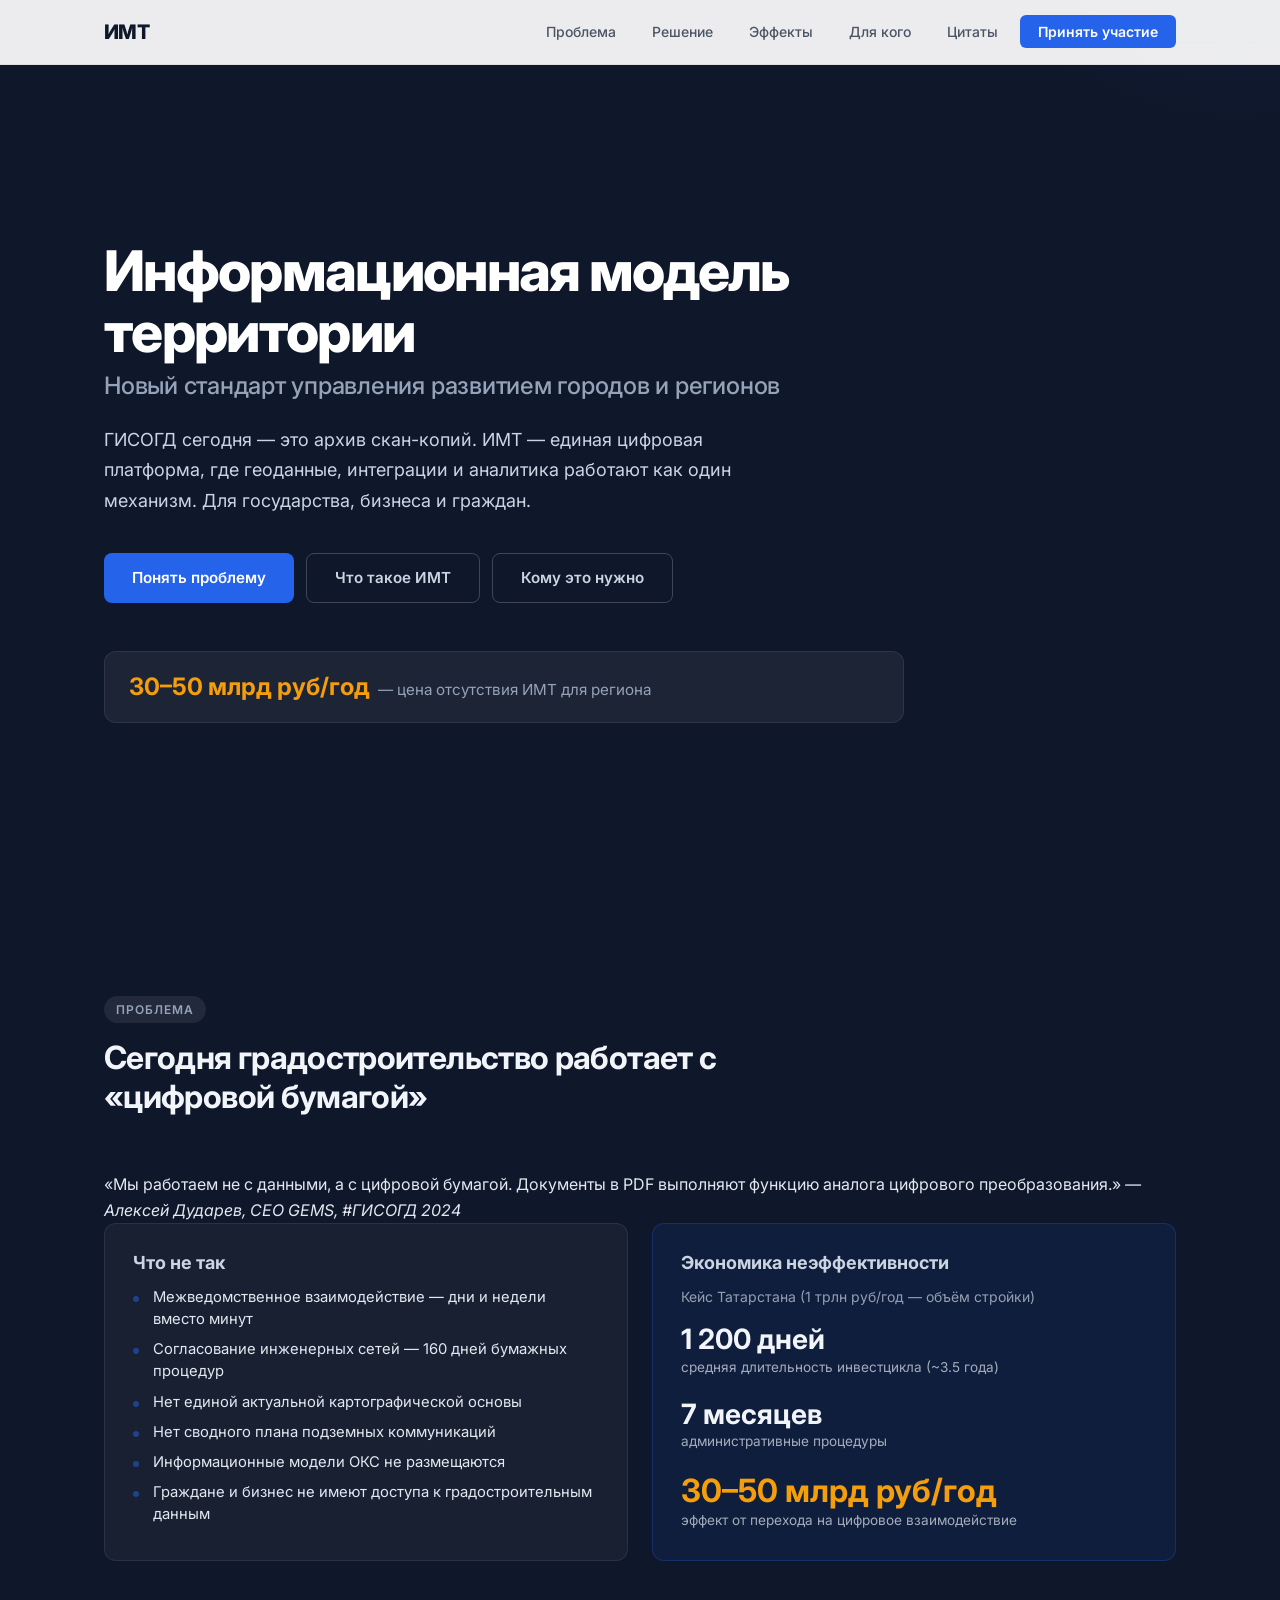
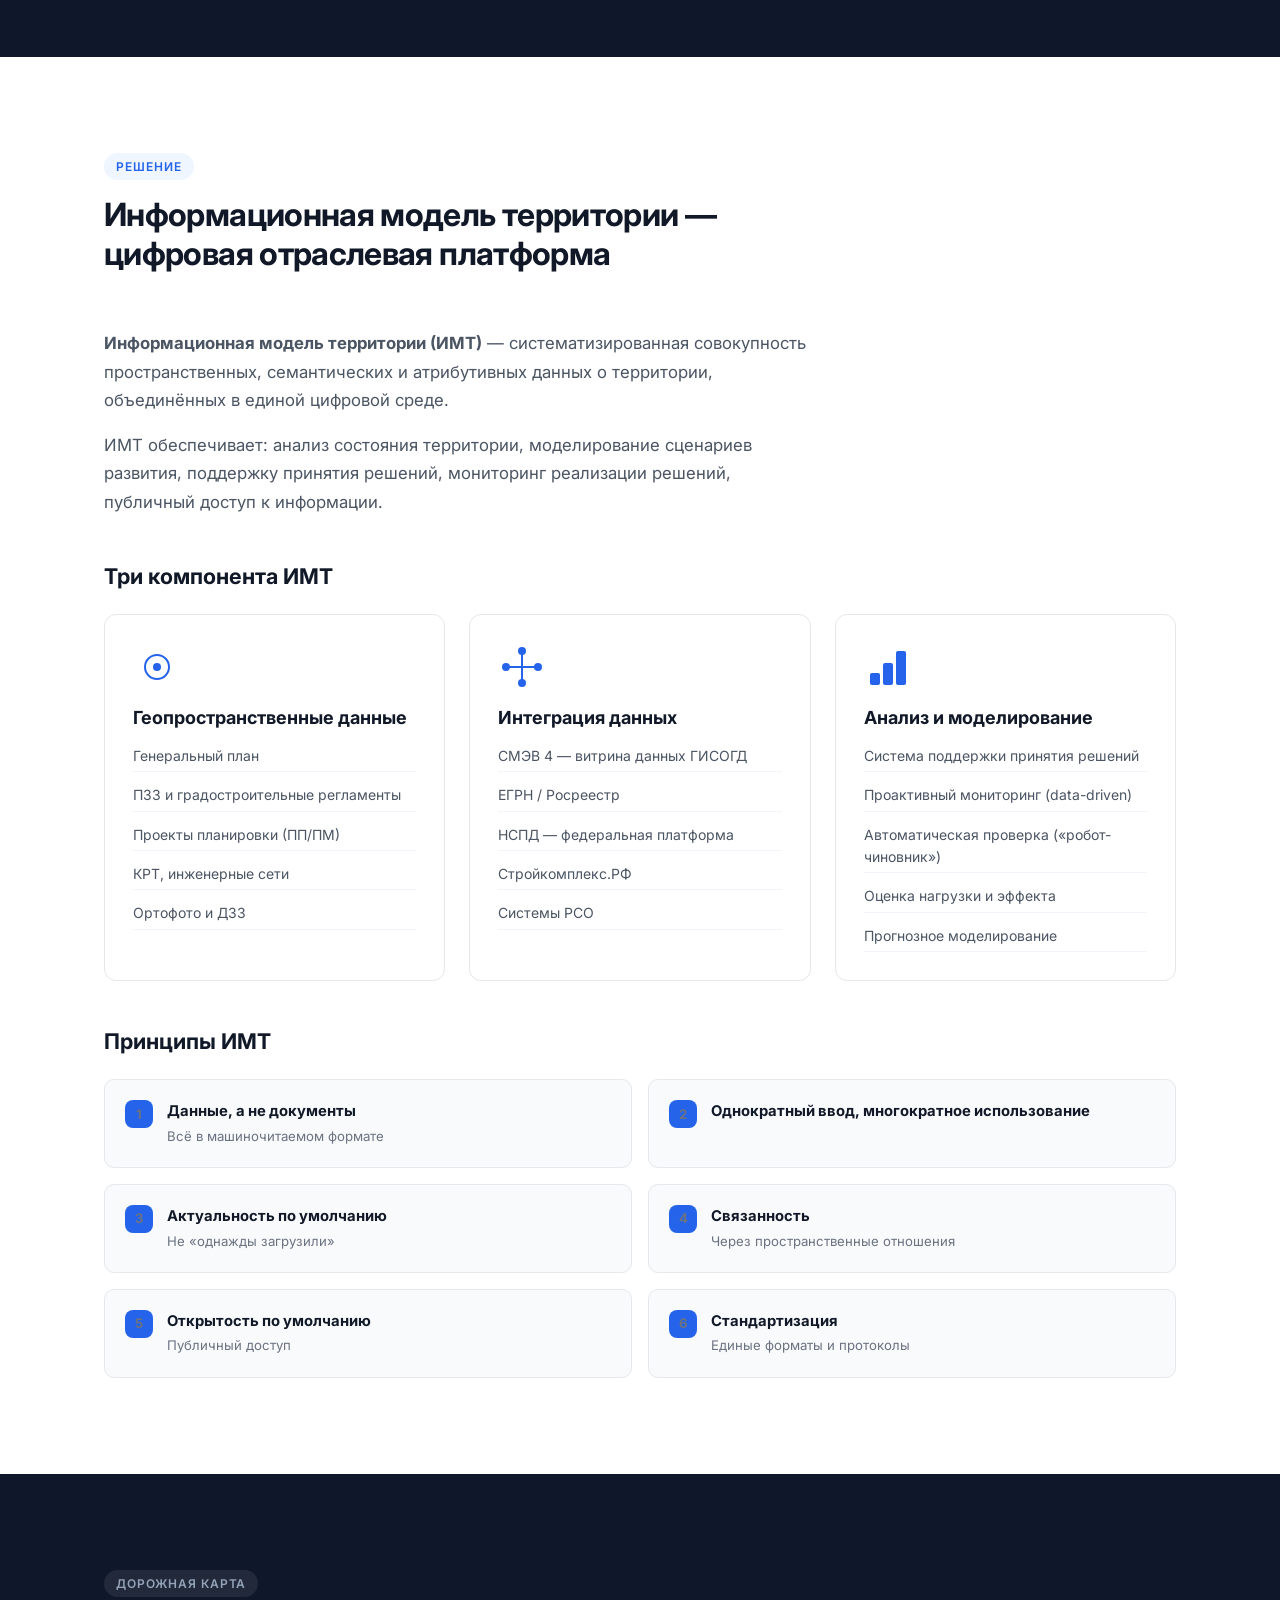
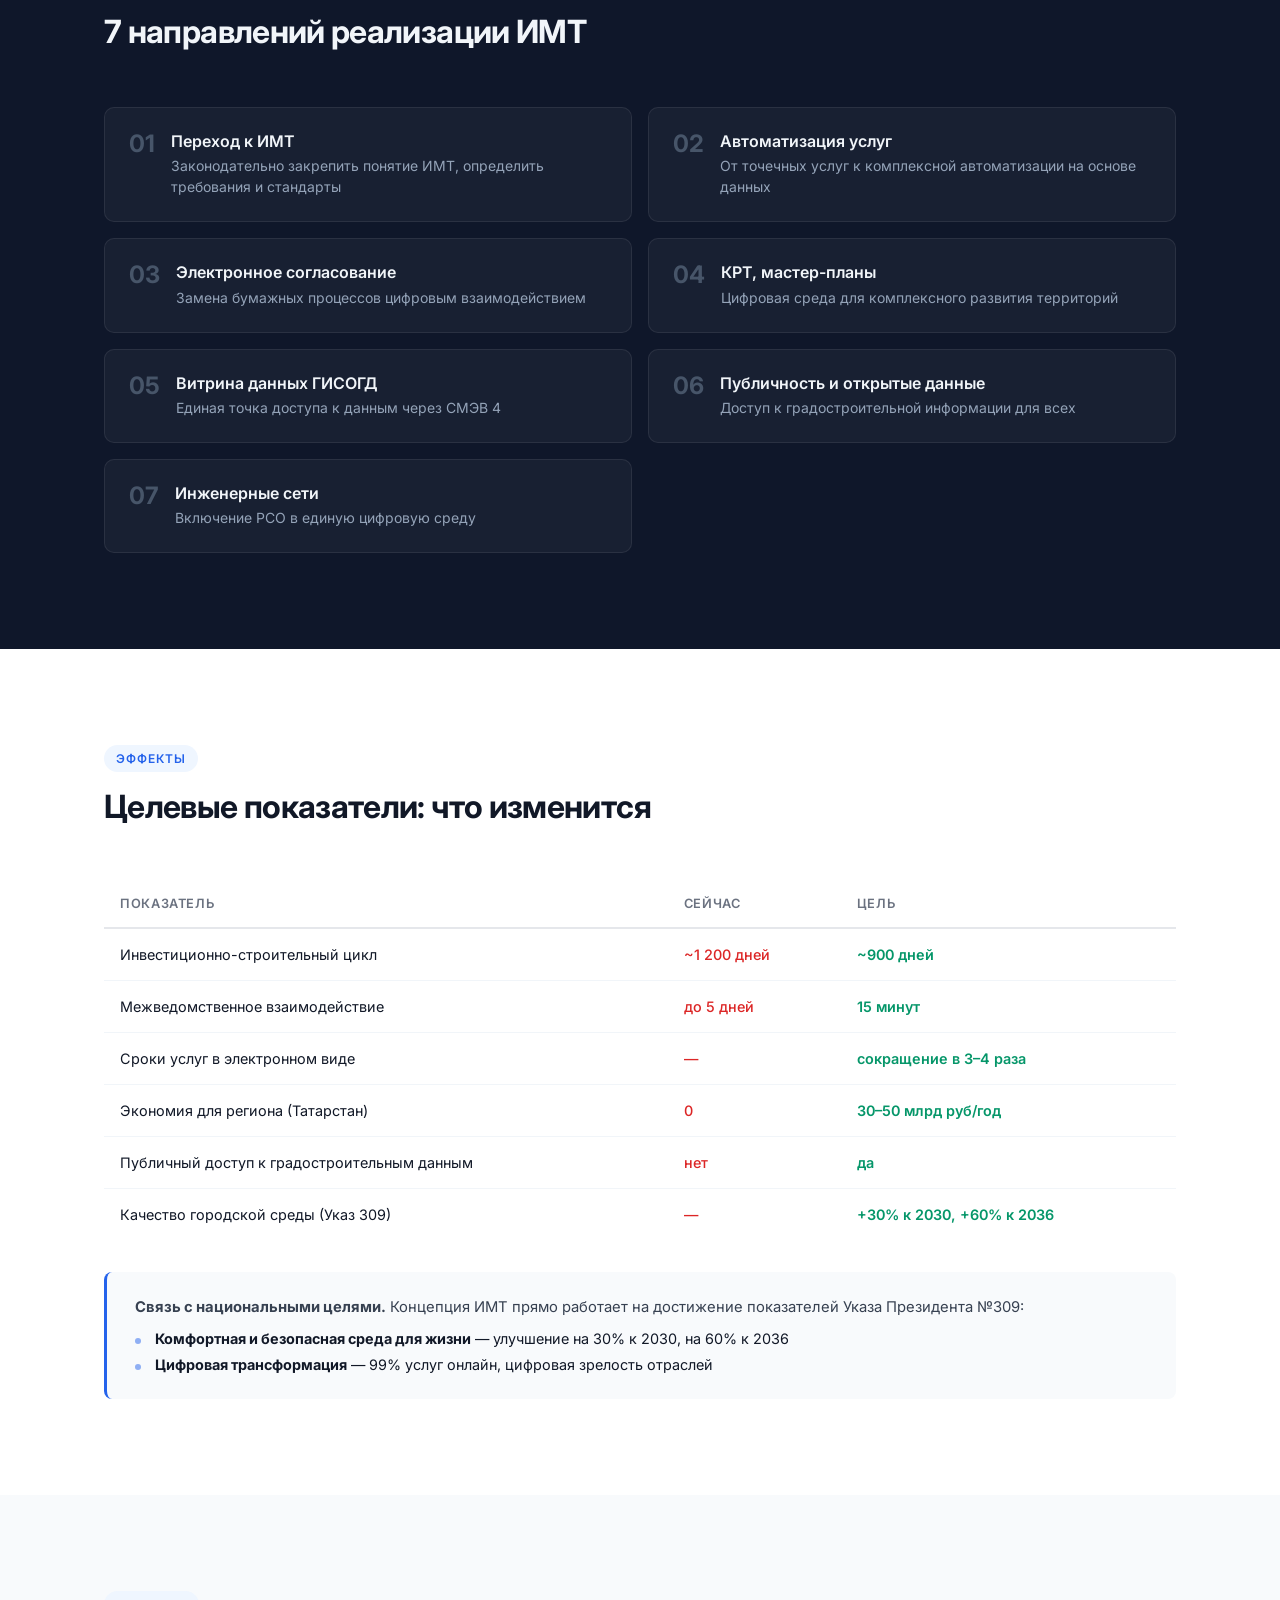
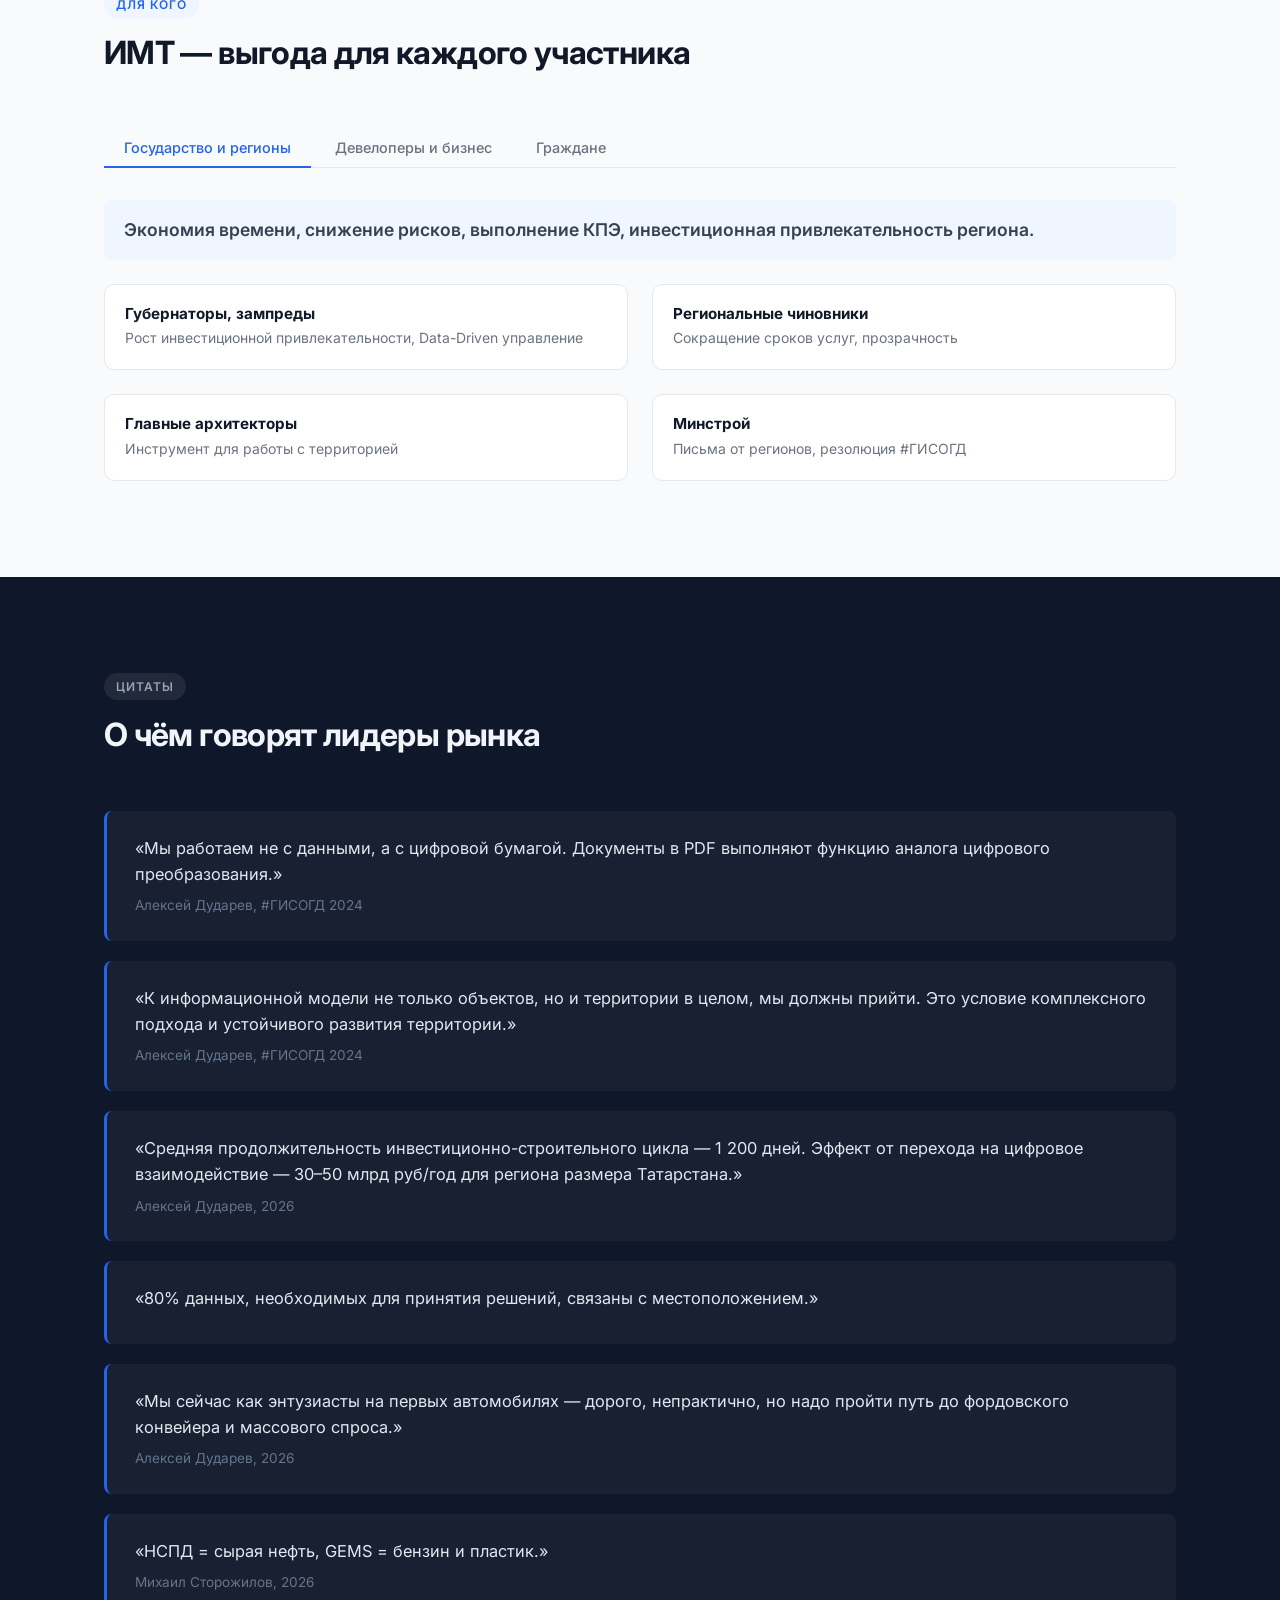
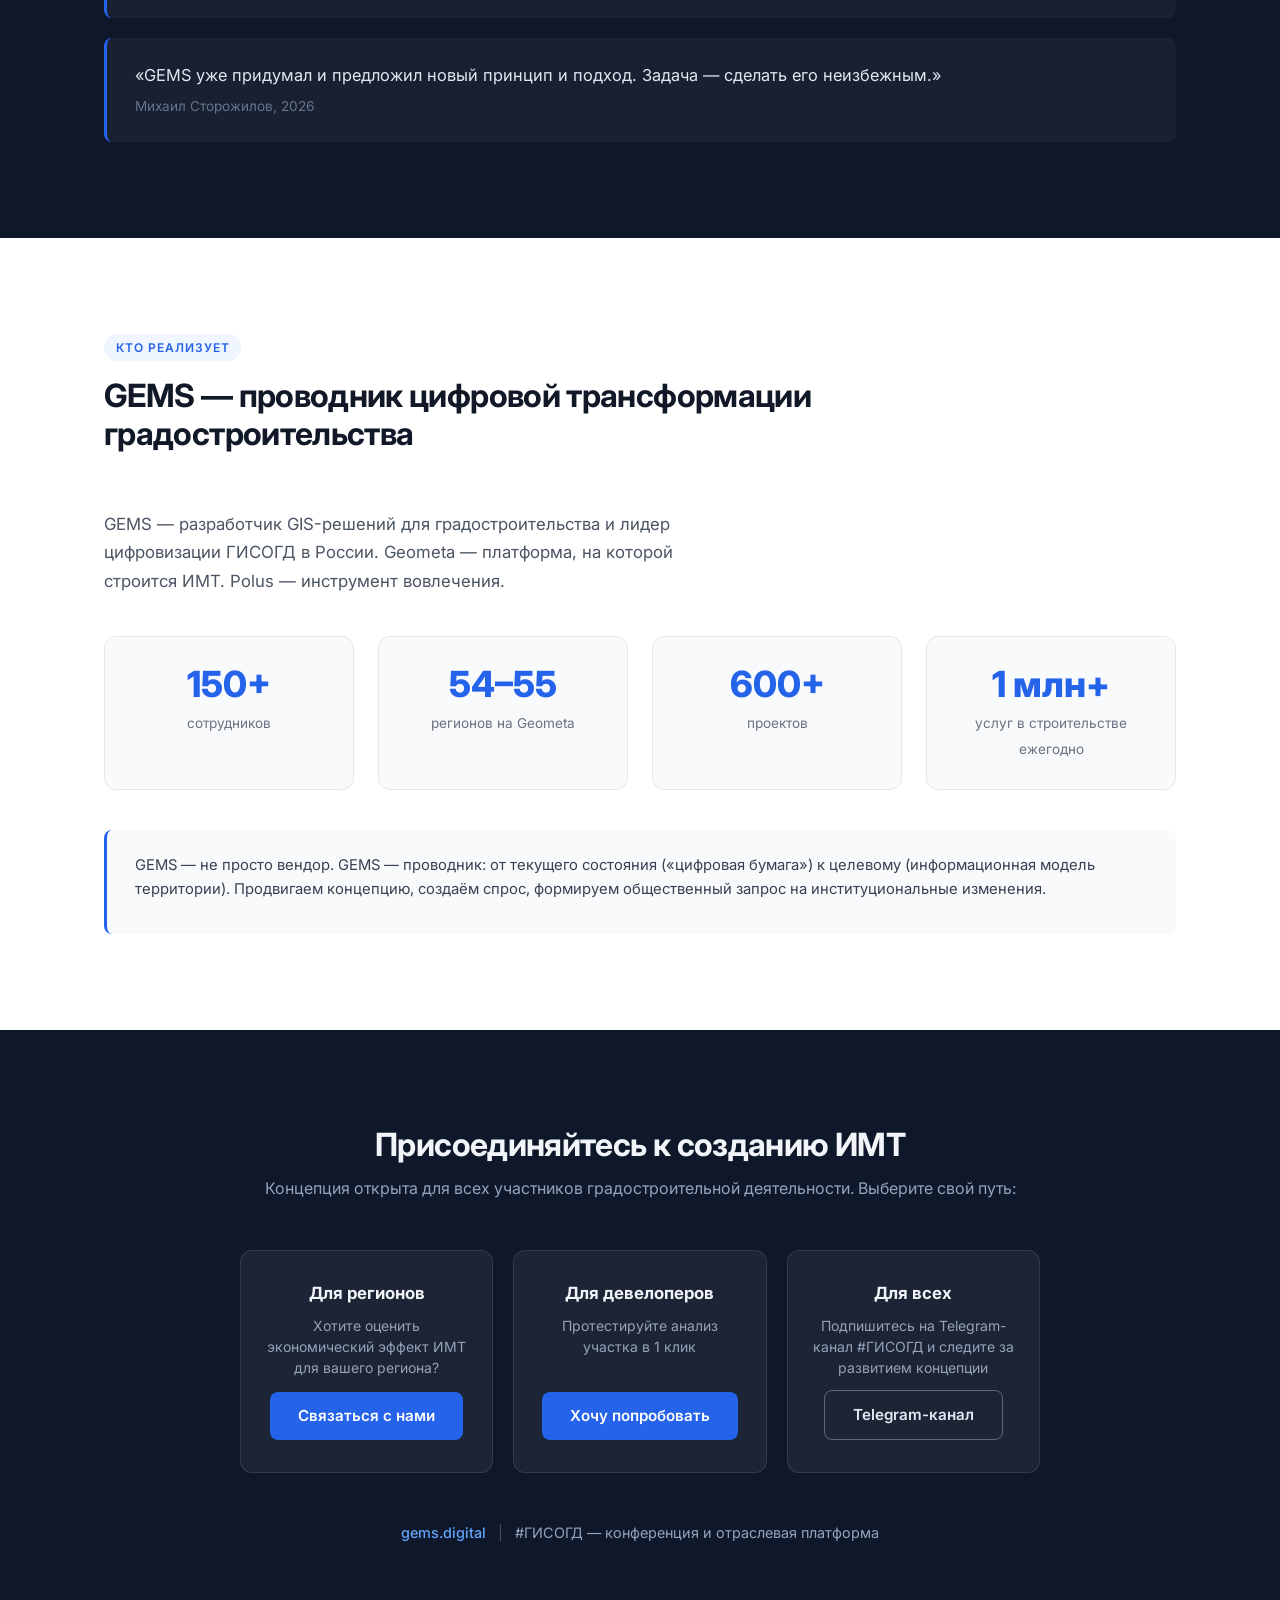
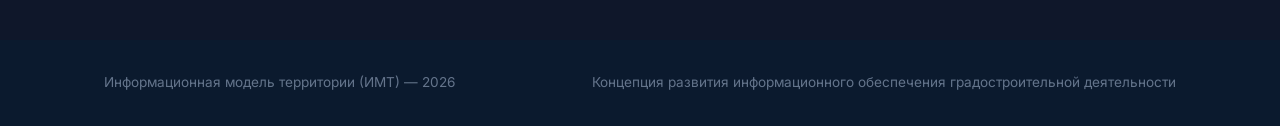
==== index.html @ 85860443 "Initial commit: IMT-Landing single-page HTML site - 9-section structure: Hero, Problem, Solution, 7 " ====
<!DOCTYPE html>
<html lang="ru">
<head>
    <meta charset="UTF-8">
    <meta name="viewport" content="width=device-width, initial-scale=1.0">
    <title>Информационная модель территории (ИМТ) — новый стандарт управления городами и регионами</title>
    <meta name="description" content="ИМТ — единая цифровая платформа, где геоданные, интеграции и аналитика работают как один механизм. Для государства, бизнеса и граждан.">
    <link rel="preconnect" href="https://fonts.googleapis.com">
    <link rel="preconnect" href="https://fonts.gstatic.com" crossorigin>
    <link href="https://fonts.googleapis.com/css2?family=Inter:wght@400;500;600;700;800&display=swap" rel="stylesheet">
    <link rel="stylesheet" href="assets/css/style.css">
</head>
<body>

    <!-- ========== NAVIGATION ========== -->
    <nav class="nav" id="nav">
        <div class="container nav__inner">
            <a href="#hero" class="nav__logo">ИМТ</a>
            <button class="nav__toggle" id="navToggle" aria-label="Меню">
                <span></span><span></span><span></span>
            </button>
            <ul class="nav__links" id="navLinks">
                <li><a href="#problem" class="nav__link">Проблема</a></li>
                <li><a href="#solution" class="nav__link">Решение</a></li>
                <li><a href="#roadmap" class="nav__link">Эффекты</a></li>
                <li><a href="#audience" class="nav__link">Для кого</a></li>
                <li><a href="#quotes" class="nav__link">Цитаты</a></li>
                <li><a href="#cta" class="nav__link nav__link--cta">Принять участие</a></li>
            </ul>
        </div>
    </nav>

    <!-- ========== 1. HERO ========== -->
    <section class="hero" id="hero">
        <div class="container">
            <div class="hero__content">
                <h1 class="hero__title">
                    <span class="hero__supertitle">Информационная модель территории</span>
                    <span class="hero__subtitle">Новый стандарт управления развитием городов и регионов</span>
                </h1>
                <p class="hero__description">
                    ГИСОГД сегодня — это архив скан-копий. ИМТ — единая цифровая платформа, где геоданные, интеграции и аналитика работают как один механизм. Для государства, бизнеса и граждан.
                </p>
                <div class="hero__actions">
                    <a href="#problem" class="btn btn--primary">Понять проблему</a>
                    <a href="#solution" class="btn btn--ghost">Что такое ИМТ</a>
                    <a href="#audience" class="btn btn--ghost">Кому это нужно</a>
                </div>
                <div class="hero__stat">
                    <span class="hero__stat-number">30–50 млрд руб/год</span>
                    <span class="hero__stat-label">— цена отсутствия ИМТ для региона</span>
                </div>
            </div>
        </div>
    </section>

    <!-- ========== 2. PROBLEM ========== -->
    <section class="section section--dark" id="problem">
        <div class="container">
            <div class="section__header">
                <span class="section__label">Проблема</span>
                <h2>Сегодня градостроительство работает с «цифровой бумагой»</h2>
            </div>

            <div class="problem__quote">
                <blockquote>
                    «Мы работаем не с данными, а с цифровой бумагой. Документы в PDF выполняют функцию аналога цифрового преобразования.»
                    <cite>— Алексей Дударев, CEO GEMS, #ГИСОГД 2024</cite>
                </blockquote>
            </div>

            <div class="grid grid--2">
                <div class="card">
                    <h3 class="card__title">Что не так</h3>
                    <ul class="list list--bullet">
                        <li>Межведомственное взаимодействие — дни и недели вместо минут</li>
                        <li>Согласование инженерных сетей — 160 дней бумажных процедур</li>
                        <li>Нет единой актуальной картографической основы</li>
                        <li>Нет сводного плана подземных коммуникаций</li>
                        <li>Информационные модели ОКС не размещаются</li>
                        <li>Граждане и бизнес не имеют доступа к градостроительным данным</li>
                    </ul>
                </div>

                <div class="card card--highlight">
                    <h3 class="card__title">Экономика неэффективности</h3>
                    <p class="card__subtitle">Кейс Татарстана (1 трлн руб/год — объём стройки)</p>
                    <dl class="stats-list">
                        <div class="stats-list__item">
                            <dt class="stats-list__value">1 200 дней</dt>
                            <dd class="stats-list__label">средняя длительность инвестцикла (~3.5 года)</dd>
                        </div>
                        <div class="stats-list__item">
                            <dt class="stats-list__value">7 месяцев</dt>
                            <dd class="stats-list__label">административные процедуры</dd>
                        </div>
                        <div class="stats-list__item stats-list__item--accent">
                            <dt class="stats-list__value">30–50 млрд руб/год</dt>
                            <dd class="stats-list__label">эффект от перехода на цифровое взаимодействие</dd>
                        </div>
                    </dl>
                </div>
            </div>
        </div>
    </section>

    <!-- ========== 3. SOLUTION / WHAT IS IMT ========== -->
    <section class="section" id="solution">
        <div class="container">
            <div class="section__header">
                <span class="section__label">Решение</span>
                <h2>Информационная модель территории — цифровая отраслевая платформа</h2>
            </div>

            <div class="solution__definition">
                <p><strong>Информационная модель территории (ИМТ)</strong> — систематизированная совокупность пространственных, семантических и атрибутивных данных о территории, объединённых в единой цифровой среде.</p>
                <p>ИМТ обеспечивает: анализ состояния территории, моделирование сценариев развития, поддержку принятия решений, мониторинг реализации решений, публичный доступ к информации.</p>
            </div>

            <h3 class="section__subtitle">Три компонента ИМТ</h3>

            <div class="grid grid--3">
                <div class="card card--icon">
                    <div class="card__icon card__icon--geo">
                        <svg viewBox="0 0 48 48" width="48" height="48"><circle cx="24" cy="24" r="12" fill="none" stroke="currentColor" stroke-width="2"/><circle cx="24" cy="24" r="4" fill="currentColor"/></svg>
                    </div>
                    <h3 class="card__title">Геопространственные данные</h3>
                    <ul class="list list--compact">
                        <li>Генеральный план</li>
                        <li>ПЗЗ и градостроительные регламенты</li>
                        <li>Проекты планировки (ПП/ПМ)</li>
                        <li>КРТ, инженерные сети</li>
                        <li>Ортофото и ДЗЗ</li>
                    </ul>
                </div>

                <div class="card card--icon">
                    <div class="card__icon card__icon--integrate">
                        <svg viewBox="0 0 48 48" width="48" height="48"><path d="M8 24h32M24 8v32" stroke="currentColor" stroke-width="2"/><circle cx="8" cy="24" r="4" fill="currentColor"/><circle cx="24" cy="8" r="4" fill="currentColor"/><circle cx="24" cy="40" r="4" fill="currentColor"/><circle cx="40" cy="24" r="4" fill="currentColor"/></svg>
                    </div>
                    <h3 class="card__title">Интеграция данных</h3>
                    <ul class="list list--compact">
                        <li>СМЭВ 4 — витрина данных ГИСОГД</li>
                        <li>ЕГРН / Росреестр</li>
                        <li>НСПД — федеральная платформа</li>
                        <li>Стройкомплекс.РФ</li>
                        <li>Системы РСО</li>
                    </ul>
                </div>

                <div class="card card--icon">
                    <div class="card__icon card__icon--analytics">
                        <svg viewBox="0 0 48 48" width="48" height="48"><rect x="6" y="30" width="10" height="12" fill="currentColor" rx="2"/><rect x="19" y="20" width="10" height="22" fill="currentColor" rx="2"/><rect x="32" y="8" width="10" height="34" fill="currentColor" rx="2"/></svg>
                    </div>
                    <h3 class="card__title">Анализ и моделирование</h3>
                    <ul class="list list--compact">
                        <li>Система поддержки принятия решений</li>
                        <li>Проактивный мониторинг (data-driven)</li>
                        <li>Автоматическая проверка («робот-чиновник»)</li>
                        <li>Оценка нагрузки и эффекта</li>
                        <li>Прогнозное моделирование</li>
                    </ul>
                </div>
            </div>

            <div class="principles">
                <h3 class="section__subtitle">Принципы ИМТ</h3>
                <div class="principles__grid">
                    <div class="principle">
                        <span class="principle__num">1</span>
                        <div>
                            <strong>Данные, а не документы</strong>
                            <span>Всё в машиночитаемом формате</span>
                        </div>
                    </div>
                    <div class="principle">
                        <span class="principle__num">2</span>
                        <div>
                            <strong>Однократный ввод, многократное использование</strong>
                        </div>
                    </div>
                    <div class="principle">
                        <span class="principle__num">3</span>
                        <div>
                            <strong>Актуальность по умолчанию</strong>
                            <span>Не «однажды загрузили»</span>
                        </div>
                    </div>
                    <div class="principle">
                        <span class="principle__num">4</span>
                        <div>
                            <strong>Связанность</strong>
                            <span>Через пространственные отношения</span>
                        </div>
                    </div>
                    <div class="principle">
                        <span class="principle__num">5</span>
                        <div>
                            <strong>Открытость по умолчанию</strong>
                            <span>Публичный доступ</span>
                        </div>
                    </div>
                    <div class="principle">
                        <span class="principle__num">6</span>
                        <div>
                            <strong>Стандартизация</strong>
                            <span>Единые форматы и протоколы</span>
                        </div>
                    </div>
                </div>
            </div>
        </div>
    </section>

    <!-- ========== 4. DIRECTIONS (7 направлений) ========== -->
    <section class="section section--dark" id="directions">
        <div class="container">
            <div class="section__header">
                <span class="section__label">Дорожная карта</span>
                <h2>7 направлений реализации ИМТ</h2>
            </div>
            <div class="directions">
                <div class="direction">
                    <span class="direction__num">01</span>
                    <div class="direction__content">
                        <h3>Переход к ИМТ</h3>
                        <p>Законодательно закрепить понятие ИМТ, определить требования и стандарты</p>
                    </div>
                </div>
                <div class="direction">
                    <span class="direction__num">02</span>
                    <div class="direction__content">
                        <h3>Автоматизация услуг</h3>
                        <p>От точечных услуг к комплексной автоматизации на основе данных</p>
                    </div>
                </div>
                <div class="direction">
                    <span class="direction__num">03</span>
                    <div class="direction__content">
                        <h3>Электронное согласование</h3>
                        <p>Замена бумажных процессов цифровым взаимодействием</p>
                    </div>
                </div>
                <div class="direction">
                    <span class="direction__num">04</span>
                    <div class="direction__content">
                        <h3>КРТ, мастер-планы</h3>
                        <p>Цифровая среда для комплексного развития территорий</p>
                    </div>
                </div>
                <div class="direction">
                    <span class="direction__num">05</span>
                    <div class="direction__content">
                        <h3>Витрина данных ГИСОГД</h3>
                        <p>Единая точка доступа к данным через СМЭВ 4</p>
                    </div>
                </div>
                <div class="direction">
                    <span class="direction__num">06</span>
                    <div class="direction__content">
                        <h3>Публичность и открытые данные</h3>
                        <p>Доступ к градостроительной информации для всех</p>
                    </div>
                </div>
                <div class="direction">
                    <span class="direction__num">07</span>
                    <div class="direction__content">
                        <h3>Инженерные сети</h3>
                        <p>Включение РСО в единую цифровую среду</p>
                    </div>
                </div>
            </div>
        </div>
    </section>

    <!-- ========== 5. EFFECTS / ROADMAP ========== -->
    <section class="section" id="roadmap">
        <div class="container">
            <div class="section__header">
                <span class="section__label">Эффекты</span>
                <h2>Целевые показатели: что изменится</h2>
            </div>

            <div class="roadmap__table-wrapper">
                <table class="table">
                    <thead>
                        <tr>
                            <th>Показатель</th>
                            <th>Сейчас</th>
                            <th>Цель</th>
                        </tr>
                    </thead>
                    <tbody>
                        <tr>
                            <td>Инвестиционно-строительный цикл</td>
                            <td class="table__bad">~1 200 дней</td>
                            <td class="table__good">~900 дней</td>
                        </tr>
                        <tr>
                            <td>Межведомственное взаимодействие</td>
                            <td class="table__bad">до 5 дней</td>
                            <td class="table__good">15 минут</td>
                        </tr>
                        <tr>
                            <td>Сроки услуг в электронном виде</td>
                            <td class="table__bad">—</td>
                            <td class="table__good">сокращение в 3–4 раза</td>
                        </tr>
                        <tr>
                            <td>Экономия для региона (Татарстан)</td>
                            <td class="table__bad">0</td>
                            <td class="table__good">30–50 млрд руб/год</td>
                        </tr>
                        <tr>
                            <td>Публичный доступ к градостроительным данным</td>
                            <td class="table__bad">нет</td>
                            <td class="table__good">да</td>
                        </tr>
                        <tr>
                            <td>Качество городской среды (Указ 309)</td>
                            <td class="table__bad">—</td>
                            <td class="table__good">+30% к 2030, +60% к 2036</td>
                        </tr>
                    </tbody>
                </table>
            </div>

            <div class="callout">
                <p><strong>Связь с национальными целями.</strong> Концепция ИМТ прямо работает на достижение показателей Указа Президента №309:</p>
                <ul class="list list--bullet">
                    <li><strong>Комфортная и безопасная среда для жизни</strong> — улучшение на 30% к 2030, на 60% к 2036</li>
                    <li><strong>Цифровая трансформация</strong> — 99% услуг онлайн, цифровая зрелость отраслей</li>
                </ul>
            </div>
        </div>
    </section>

    <!-- ========== 6. AUDIENCE ========== -->
    <section class="section section--light" id="audience">
        <div class="container">
            <div class="section__header">
                <span class="section__label">Для кого</span>
                <h2>ИМТ — выгода для каждого участника</h2>
            </div>

            <div class="tabs" id="audienceTabs">
                <div class="tabs__nav">
                    <button class="tabs__btn active" data-tab="b2g">Государство и регионы</button>
                    <button class="tabs__btn" data-tab="b2b">Девелоперы и бизнес</button>
                    <button class="tabs__btn" data-tab="b2c">Граждане</button>
                </div>

                <div class="tabs__content active" id="tab-b2g">
                    <div class="audience-block">
                        <p class="audience-block__message">Экономия времени, снижение рисков, выполнение КПЭ, инвестиционная привлекательность региона.</p>
                        <div class="grid grid--2">
                            <div class="audience-card">
                                <h4>Губернаторы, зампреды</h4>
                                <p>Рост инвестиционной привлекательности, Data-Driven управление</p>
                            </div>
                            <div class="audience-card">
                                <h4>Региональные чиновники</h4>
                                <p>Сокращение сроков услуг, прозрачность</p>
                            </div>
                            <div class="audience-card">
                                <h4>Главные архитекторы</h4>
                                <p>Инструмент для работы с территорией</p>
                            </div>
                            <div class="audience-card">
                                <h4>Минстрой</h4>
                                <p>Письма от регионов, резолюция #ГИСОГД</p>
                            </div>
                        </div>
                    </div>
                </div>

                <div class="tabs__content" id="tab-b2b">
                    <div class="audience-block">
                        <p class="audience-block__message">Ускорение проектов, прозрачность, снижение издержек.</p>
                        <div class="grid grid--2">
                            <div class="audience-card">
                                <h4>Девелоперы</h4>
                                <p>Анализ участка в 1 клик, сокращение согласований</p>
                            </div>
                            <div class="audience-card">
                                <h4>Проектировщики</h4>
                                <p>Актуальные данные, единые стандарты</p>
                            </div>
                            <div class="audience-card">
                                <h4>РСО</h4>
                                <p>Электронное взаимодействие, прозрачность</p>
                            </div>
                        </div>
                    </div>
                </div>

                <div class="tabs__content" id="tab-b2c">
                    <div class="audience-block">
                        <p class="audience-block__message">Доступ к данным о своей территории — контроль, участие, возможности.</p>
                        <div class="grid grid--2">
                            <div class="audience-card">
                                <h4>Граждане</h4>
                                <p>«Узнай, что можно строить на участке»</p>
                            </div>
                            <div class="audience-card">
                                <h4>Риэлторы</h4>
                                <p>Инструмент оценки территории, white label</p>
                            </div>
                            <div class="audience-card">
                                <h4>Малый бизнес</h4>
                                <p>Анализ локаций («Где открыть кофейню»)</p>
                            </div>
                            <div class="audience-card">
                                <h4>Журналисты, урбан-каналы</h4>
                                <p>Данные для расследований</p>
                            </div>
                        </div>
                    </div>
                </div>
            </div>
        </div>
    </section>

    <!-- ========== 7. QUOTES ========== -->
    <section class="section section--dark" id="quotes">
        <div class="container">
            <div class="section__header">
                <span class="section__label">Цитаты</span>
                <h2>О чём говорят лидеры рынка</h2>
            </div>

            <div class="quotes">
                <div class="quote">
                    <blockquote>
                        «Мы работаем не с данными, а с цифровой бумагой. Документы в PDF выполняют функцию аналога цифрового преобразования.»
                    </blockquote>
                    <cite>Алексей Дударев, #ГИСОГД 2024</cite>
                </div>
                <div class="quote">
                    <blockquote>
                        «К информационной модели не только объектов, но и территории в целом, мы должны прийти. Это условие комплексного подхода и устойчивого развития территории.»
                    </blockquote>
                    <cite>Алексей Дударев, #ГИСОГД 2024</cite>
                </div>
                <div class="quote">
                    <blockquote>
                        «Средняя продолжительность инвестиционно-строительного цикла — 1 200 дней. Эффект от перехода на цифровое взаимодействие — 30–50 млрд руб/год для региона размера Татарстана.»
                    </blockquote>
                    <cite>Алексей Дударев, 2026</cite>
                </div>
                <div class="quote">
                    <blockquote>
                        «80% данных, необходимых для принятия решений, связаны с местоположением.»
                    </blockquote>
                </div>
                <div class="quote">
                    <blockquote>
                        «Мы сейчас как энтузиасты на первых автомобилях — дорого, непрактично, но надо пройти путь до фордовского конвейера и массового спроса.»
                    </blockquote>
                    <cite>Алексей Дударев, 2026</cite>
                </div>
                <div class="quote">
                    <blockquote>
                        «НСПД = сырая нефть, GEMS = бензин и пластик.»
                    </blockquote>
                    <cite>Михаил Сторожилов, 2026</cite>
                </div>
                <div class="quote">
                    <blockquote>
                        «GEMS уже придумал и предложил новый принцип и подход. Задача — сделать его неизбежным.»
                    </blockquote>
                    <cite>Михаил Сторожилов, 2026</cite>
                </div>
            </div>
        </div>
    </section>

    <!-- ========== 8. GEMS ========== -->
    <section class="section" id="gems">
        <div class="container">
            <div class="section__header">
                <span class="section__label">Кто реализует</span>
                <h2>GEMS — проводник цифровой трансформации градостроительства</h2>
            </div>

            <div class="gems__intro">
                <p>GEMS — разработчик GIS-решений для градостроительства и лидер цифровизации ГИСОГД в России. Geometa — платформа, на которой строится ИМТ. Polus — инструмент вовлечения.</p>
            </div>

            <div class="gems__stats">
                <div class="gems__stat">
                    <span class="gems__stat-number">150+</span>
                    <span class="gems__stat-label">сотрудников</span>
                </div>
                <div class="gems__stat">
                    <span class="gems__stat-number">54–55</span>
                    <span class="gems__stat-label">регионов на Geometa</span>
                </div>
                <div class="gems__stat">
                    <span class="gems__stat-number">600+</span>
                    <span class="gems__stat-label">проектов</span>
                </div>
                <div class="gems__stat">
                    <span class="gems__stat-number">1 млн+</span>
                    <span class="gems__stat-label">услуг в строительстве ежегодно</span>
                </div>
            </div>

            <div class="callout">
                <p>GEMS — не просто вендор. GEMS — проводник: от текущего состояния («цифровая бумага») к целевому (информационная модель территории). Продвигаем концепцию, создаём спрос, формируем общественный запрос на институциональные изменения.</p>
            </div>
        </div>
    </section>

    <!-- ========== 9. CTA / CONTACT ========== -->
    <section class="section section--accent" id="cta">
        <div class="container">
            <div class="cta__content">
                <h2>Присоединяйтесь к созданию ИМТ</h2>
                <p>Концепция открыта для всех участников градостроительной деятельности. Выберите свой путь:</p>

                <div class="cta__options">
                    <div class="cta__option">
                        <h3>Для регионов</h3>
                        <p>Хотите оценить экономический эффект ИМТ для вашего региона?</p>
                        <a href="#" class="btn btn--primary">Связаться с нами</a>
                    </div>
                    <div class="cta__option">
                        <h3>Для девелоперов</h3>
                        <p>Протестируйте анализ участка в 1 клик</p>
                        <a href="#" class="btn btn--primary">Хочу попробовать</a>
                    </div>
                    <div class="cta__option">
                        <h3>Для всех</h3>
                        <p>Подпишитесь на Telegram-канал #ГИСОГД и следите за развитием концепции</p>
                        <a href="https://t.me/gisogd2026" class="btn btn--ghost btn--ghost--light" target="_blank">Telegram-канал</a>
                    </div>
                </div>

                <div class="cta__contacts">
                    <a href="https://gems.digital" target="_blank">gems.digital</a>
                    <span class="cta__divider">|</span>
                    <span>#ГИСОГД — конференция и отраслевая платформа</span>
                </div>
            </div>
        </div>
    </section>

    <!-- ========== FOOTER ========== -->
    <footer class="footer">
        <div class="container">
            <div class="footer__inner">
                <span class="footer__copy">Информационная модель территории (ИМТ) — 2026</span>
                <span class="footer__note">Концепция развития информационного обеспечения градостроительной деятельности</span>
            </div>
        </div>
    </footer>

    <script src="assets/js/main.js"></script>
</body>
</html>
---- assets/css/style.css ----
/* ================================================================
   IMT-Landing — Clean, minimal, functional design
   ================================================================ */

/* --- Reset & Base --- */
*, *::before, *::after {
    box-sizing: border-box;
    margin: 0;
    padding: 0;
}

html {
    scroll-behavior: smooth;
    -webkit-text-size-adjust: 100%;
}

body {
    font-family: 'Inter', -apple-system, BlinkMacSystemFont, 'Segoe UI', sans-serif;
    font-size: 16px;
    line-height: 1.6;
    color: #111827;
    background: #fff;
    -webkit-font-smoothing: antialiased;
    -moz-osx-font-smoothing: grayscale;
}

img {
    max-width: 100%;
    display: block;
}

a {
    color: inherit;
    text-decoration: none;
}

ul {
    list-style: none;
}

/* --- Container --- */
.container {
    width: 100%;
    max-width: 1120px;
    margin: 0 auto;
    padding: 0 24px;
}

/* --- Typography --- */
h1, h2, h3, h4 {
    line-height: 1.2;
    font-weight: 700;
}

h2 {
    font-size: 2rem;
    letter-spacing: -0.02em;
}

h3 {
    font-size: 1.25rem;
}

p {
    color: #4B5563;
}

/* --- Section Base --- */
.section {
    padding: 96px 0;
}

.section--dark {
    background: #0F172A;
    color: #E2E8F0;
}

.section--dark p,
.section--dark .card__title,
.section--dark h3 {
    color: #CBD5E1;
}

.section--dark .section__label {
    background: rgba(255,255,255,0.08);
    color: #94A3B8;
}

.section--dark h2 {
    color: #F1F5F9;
}

.section--light {
    background: #F8FAFC;
}

.section--accent {
    background: #0F172A;
    color: #F1F5F9;
}

.section--accent p {
    color: #CBD5E1;
}

.section__header {
    max-width: 720px;
    margin-bottom: 56px;
}

.section__label {
    display: inline-block;
    font-size: 0.75rem;
    font-weight: 600;
    text-transform: uppercase;
    letter-spacing: 0.08em;
    padding: 4px 12px;
    border-radius: 100px;
    background: #EFF6FF;
    color: #2563EB;
    margin-bottom: 16px;
}

.section__subtitle {
    font-size: 1.35rem;
    margin: 48px 0 24px;
}

/* --- Navigation --- */
.nav {
    position: fixed;
    top: 0;
    left: 0;
    right: 0;
    z-index: 100;
    background: rgba(255,255,255,0.92);
    backdrop-filter: blur(12px);
    -webkit-backdrop-filter: blur(12px);
    border-bottom: 1px solid rgba(0,0,0,0.06);
    transition: box-shadow 0.3s;
}

.nav--scrolled {
    box-shadow: 0 1px 3px rgba(0,0,0,0.06);
}

.nav__inner {
    display: flex;
    align-items: center;
    justify-content: space-between;
    height: 64px;
}

.nav__logo {
    font-size: 1.25rem;
    font-weight: 800;
    letter-spacing: -0.03em;
    color: #0F172A;
}

.nav__links {
    display: flex;
    align-items: center;
    gap: 8px;
}

.nav__link {
    font-size: 0.875rem;
    font-weight: 500;
    color: #4B5563;
    padding: 8px 14px;
    border-radius: 6px;
    transition: color 0.2s, background 0.2s;
}

.nav__link:hover {
    color: #111827;
    background: #F1F5F9;
}

.nav__link--cta {
    background: #2563EB;
    color: #fff;
    font-weight: 600;
    padding: 8px 18px;
}

.nav__link--cta:hover {
    background: #1D4ED8;
    color: #fff;
}

.nav__toggle {
    display: none;
    background: none;
    border: none;
    cursor: pointer;
    width: 28px;
    height: 28px;
    flex-direction: column;
    justify-content: center;
    gap: 5px;
    padding: 4px;
}

.nav__toggle span {
    display: block;
    width: 100%;
    height: 2px;
    background: #111827;
    border-radius: 2px;
    transition: transform 0.3s, opacity 0.3s;
}

.nav__toggle.active span:nth-child(1) {
    transform: translateY(7px) rotate(45deg);
}

.nav__toggle.active span:nth-child(2) {
    opacity: 0;
}

.nav__toggle.active span:nth-child(3) {
    transform: translateY(-7px) rotate(-45deg);
}

/* --- Hero --- */
.hero {
    min-height: 100vh;
    display: flex;
    align-items: center;
    background: #0F172A;
    color: #fff;
    padding-top: 64px;
    position: relative;
    overflow: hidden;
}

.hero::before {
    content: '';
    position: absolute;
    top: -50%;
    right: -20%;
    width: 600px;
    height: 600px;
    background: radial-gradient(circle, rgba(37,99,235,0.08) 0%, transparent 70%);
    pointer-events: none;
}

.hero__content {
    position: relative;
    z-index: 1;
    max-width: 800px;
    padding: 80px 0;
}

.hero__title {
    display: flex;
    flex-direction: column;
    gap: 8px;
    margin-bottom: 24px;
}

.hero__supertitle {
    font-size: 3.5rem;
    font-weight: 800;
    letter-spacing: -0.03em;
    line-height: 1.1;
}

.hero__subtitle {
    font-size: 1.5rem;
    font-weight: 500;
    color: #94A3B8;
    letter-spacing: -0.01em;
}

.hero__description {
    font-size: 1.125rem;
    line-height: 1.7;
    color: #CBD5E1;
    margin-bottom: 36px;
    max-width: 640px;
}

.hero__actions {
    display: flex;
    flex-wrap: wrap;
    gap: 12px;
    margin-bottom: 48px;
}

.hero__stat {
    display: flex;
    align-items: baseline;
    gap: 8px;
    padding: 16px 24px;
    background: rgba(255,255,255,0.06);
    border-radius: 12px;
    border: 1px solid rgba(255,255,255,0.08);
}

.hero__stat-number {
    font-size: 1.5rem;
    font-weight: 700;
    color: #F59E0B;
    white-space: nowrap;
}

.hero__stat-label {
    font-size: 0.95rem;
    color: #94A3B8;
}

/* --- Buttons --- */
.btn {
    display: inline-flex;
    align-items: center;
    justify-content: center;
    padding: 12px 28px;
    font-size: 0.95rem;
    font-weight: 600;
    border-radius: 8px;
    transition: all 0.2s;
    cursor: pointer;
    border: none;
    font-family: inherit;
}

.btn--primary {
    background: #2563EB;
    color: #fff;
}

.btn--primary:hover {
    background: #1D4ED8;
    transform: translateY(-1px);
}

.btn--ghost {
    background: transparent;
    color: #CBD5E1;
    border: 1px solid rgba(255,255,255,0.2);
}

.btn--ghost:hover {
    border-color: rgba(255,255,255,0.4);
    color: #fff;
    background: rgba(255,255,255,0.05);
}

.btn--ghost--light {
    border-color: rgba(255,255,255,0.3);
    color: #E2E8F0;
}

.btn--ghost--light:hover {
    border-color: rgba(255,255,255,0.6);
    color: #fff;
}

/* --- Grid --- */
.grid {
    display: grid;
    gap: 24px;
}

.grid--2 {
    grid-template-columns: repeat(2, 1fr);
}

.grid--3 {
    grid-template-columns: repeat(3, 1fr);
}

/* --- Card --- */
.card {
    background: rgba(255,255,255,0.04);
    border: 1px solid rgba(255,255,255,0.08);
    border-radius: 12px;
    padding: 28px;
}

.section:not(.section--dark) .card {
    background: #fff;
    border-color: #E5E7EB;
}

.section:not(.section--dark) .card .card__title {
    color: #111827;
}

.section:not(.section--dark) .card p,
.section:not(.section--dark) .card li {
    color: #4B5563;
}

.card--highlight {
    border-color: rgba(37,99,235,0.3);
    background: rgba(37,99,235,0.06);
}

.section--dark .card--highlight {
    background: rgba(37,99,235,0.1);
    border-color: rgba(37,99,235,0.25);
}

.card__title {
    font-size: 1.125rem;
    font-weight: 700;
    margin-bottom: 12px;
    color: #F1F5F9;
}

.card__subtitle {
    font-size: 0.875rem;
    margin-bottom: 16px;
    opacity: 0.7;
}

.card--icon {
    text-align: left;
}

.card__icon {
    width: 48px;
    height: 48px;
    margin-bottom: 16px;
    color: #2563EB;
}

.section--dark .card__icon {
    color: #60A5FA;
}

/* --- List --- */
.list {
    display: flex;
    flex-direction: column;
    gap: 8px;
}

.list--bullet li {
    padding-left: 20px;
    position: relative;
    font-size: 0.925rem;
    line-height: 1.5;
}

.list--bullet li::before {
    content: '';
    position: absolute;
    left: 0;
    top: 10px;
    width: 6px;
    height: 6px;
    border-radius: 50%;
    background: #2563EB;
    opacity: 0.5;
}

.list--compact li {
    font-size: 0.875rem;
    padding: 4px 0;
    border-bottom: 1px solid rgba(255,255,255,0.06);
}

.section:not(.section--dark) .list--compact li {
    border-color: #F1F5F9;
}

/* --- Stats List (Problem Section) --- */
.stats-list {
    display: flex;
    flex-direction: column;
    gap: 20px;
}

.stats-list__item {
    display: flex;
    flex-direction: column;
    gap: 2px;
}

.stats-list__value {
    font-size: 1.75rem;
    font-weight: 700;
    color: #F1F5F9;
    line-height: 1.1;
}

.stats-list__label {
    font-size: 0.85rem;
    opacity: 0.7;
}

.stats-list__item--accent .stats-list__value {
    color: #F59E0B;
    font-size: 2rem;
}

/* --- Solution Definition --- */
.solution__definition {
    max-width: 720px;
    margin-bottom: 24px;
}

.solution__definition p {
    font-size: 1.05rem;
    line-height: 1.7;
    margin-bottom: 16px;
    color: #4B5563;
}

.section--dark .solution__definition p {
    color: #CBD5E1;
}

/* --- Principles --- */
.principles {
    margin-top: 16px;
}

.principles__grid {
    display: grid;
    grid-template-columns: repeat(2, 1fr);
    gap: 16px;
}

.principle {
    display: flex;
    align-items: flex-start;
    gap: 14px;
    padding: 20px;
    background: #F8FAFC;
    border-radius: 10px;
    border: 1px solid #E5E7EB;
}

.section--dark .principle {
    background: rgba(255,255,255,0.04);
    border-color: rgba(255,255,255,0.08);
}

.section--dark .principle strong {
    color: #F1F5F9;
}

.principle__num {
    flex-shrink: 0;
    width: 28px;
    height: 28px;
    border-radius: 8px;
    background: #2563EB;
    color: #fff;
    font-size: 0.8rem;
    font-weight: 700;
    display: flex;
    align-items: center;
    justify-content: center;
}

.principle div {
    display: flex;
    flex-direction: column;
    gap: 2px;
}

.principle strong {
    font-size: 0.925rem;
    color: #111827;
}

.principle span {
    font-size: 0.825rem;
    color: #6B7280;
}

/* --- Directions (7 направлений) --- */
.directions {
    display: grid;
    grid-template-columns: repeat(2, 1fr);
    gap: 16px;
}

.direction {
    display: flex;
    align-items: flex-start;
    gap: 16px;
    padding: 24px;
    background: rgba(255,255,255,0.04);
    border: 1px solid rgba(255,255,255,0.08);
    border-radius: 10px;
    transition: background 0.2s;
}

.direction:hover {
    background: rgba(255,255,255,0.07);
}

.direction__num {
    flex-shrink: 0;
    font-size: 1.5rem;
    font-weight: 700;
    color: #475569;
    line-height: 1;
}

.direction__content h3 {
    font-size: 1rem;
    font-weight: 600;
    color: #F1F5F9;
    margin-bottom: 4px;
}

.direction__content p {
    font-size: 0.875rem;
    color: #94A3B8;
    line-height: 1.5;
}

/* --- Table (Roadmap / Effects) --- */
.roadmap__table-wrapper {
    overflow-x: auto;
    margin-bottom: 32px;
}

.table {
    width: 100%;
    border-collapse: collapse;
    font-size: 0.9rem;
}

.table th {
    text-align: left;
    padding: 12px 16px;
    font-size: 0.8rem;
    font-weight: 600;
    text-transform: uppercase;
    letter-spacing: 0.05em;
    color: #6B7280;
    border-bottom: 2px solid #E5E7EB;
}

.table td {
    padding: 14px 16px;
    border-bottom: 1px solid #F1F5F9;
    vertical-align: top;
}

.table tr:last-child td {
    border-bottom: none;
}

.table__bad {
    color: #DC2626;
    font-weight: 500;
}

.table__good {
    color: #059669;
    font-weight: 600;
}

/* --- Callout --- */
.callout {
    padding: 24px 28px;
    background: #F8FAFC;
    border-left: 3px solid #2563EB;
    border-radius: 8px;
}

.callout p {
    font-size: 0.925rem;
    color: #374151;
    margin-bottom: 8px;
}

.callout .list--bullet {
    gap: 4px;
}

.callout .list--bullet li {
    font-size: 0.9rem;
}

/* --- Tabs (Audience) --- */
.tabs__nav {
    display: flex;
    gap: 4px;
    margin-bottom: 32px;
    border-bottom: 1px solid #E5E7EB;
    padding-bottom: 0;
}

.tabs__btn {
    padding: 10px 20px;
    font-size: 0.9rem;
    font-weight: 500;
    color: #6B7280;
    background: none;
    border: none;
    border-bottom: 2px solid transparent;
    cursor: pointer;
    transition: color 0.2s, border-color 0.2s;
    font-family: inherit;
    margin-bottom: -1px;
}

.tabs__btn:hover {
    color: #111827;
}

.tabs__btn.active {
    color: #2563EB;
    border-bottom-color: #2563EB;
}

.tabs__content {
    display: none;
}

.tabs__content.active {
    display: block;
}

.audience-block__message {
    font-size: 1.1rem;
    font-weight: 600;
    color: #374151;
    margin-bottom: 24px;
    padding: 16px 20px;
    background: #EFF6FF;
    border-radius: 8px;
}

.audience-card {
    padding: 20px;
    border: 1px solid #E5E7EB;
    border-radius: 10px;
    background: #fff;
}

.audience-card h4 {
    font-size: 0.95rem;
    font-weight: 700;
    margin-bottom: 4px;
    color: #111827;
}

.audience-card p {
    font-size: 0.875rem;
    color: #6B7280;
}

/* --- Quotes --- */
.quotes {
    display: grid;
    gap: 20px;
}

.quote {
    padding: 24px 28px;
    border-left: 3px solid #2563EB;
    border-radius: 8px;
    background: rgba(255,255,255,0.04);
}

.quote blockquote {
    font-size: 1.025rem;
    line-height: 1.6;
    color: #E2E8F0;
    font-style: normal;
    margin-bottom: 8px;
}

.quote cite {
    font-size: 0.85rem;
    color: #64748B;
    font-style: normal;
    display: block;
}

/* --- GEMS Stats --- */
.gems__intro {
    max-width: 640px;
    margin-bottom: 40px;
    font-size: 1.05rem;
    color: #4B5563;
    line-height: 1.7;
}

.gems__stats {
    display: grid;
    grid-template-columns: repeat(4, 1fr);
    gap: 24px;
    margin-bottom: 40px;
}

.gems__stat {
    text-align: center;
    padding: 28px 16px;
    background: #F8FAFC;
    border: 1px solid #E5E7EB;
    border-radius: 12px;
}

.gems__stat-number {
    display: block;
    font-size: 2.25rem;
    font-weight: 800;
    color: #2563EB;
    line-height: 1.1;
    margin-bottom: 6px;
}

.gems__stat-label {
    font-size: 0.85rem;
    color: #6B7280;
}

/* --- CTA Section --- */
.cta__content {
    text-align: center;
    max-width: 800px;
    margin: 0 auto;
}

.cta__content h2 {
    color: #F1F5F9;
    margin-bottom: 12px;
}

.cta__content > p {
    color: #94A3B8;
    margin-bottom: 48px;
}

.cta__options {
    display: grid;
    grid-template-columns: repeat(3, 1fr);
    gap: 20px;
    margin-bottom: 48px;
}

.cta__option {
    background: rgba(255,255,255,0.06);
    border: 1px solid rgba(255,255,255,0.1);
    border-radius: 12px;
    padding: 32px 24px;
    text-align: center;
    display: flex;
    flex-direction: column;
    gap: 12px;
}

.cta__option h3 {
    font-size: 1.05rem;
    color: #F1F5F9;
}

.cta__option p {
    font-size: 0.875rem;
    color: #94A3B8;
    line-height: 1.5;
    flex: 1;
}

.cta__option .btn {
    align-self: center;
}

.cta__contacts {
    display: flex;
    align-items: center;
    justify-content: center;
    gap: 12px;
    font-size: 0.9rem;
    color: #94A3B8;
}

.cta__contacts a {
    color: #60A5FA;
    font-weight: 500;
}

.cta__contacts a:hover {
    text-decoration: underline;
}

.cta__divider {
    opacity: 0.4;
}

/* --- Footer --- */
.footer {
    padding: 32px 0;
    background: #0B1A2E;
    color: #64748B;
    font-size: 0.85rem;
}

.footer__inner {
    display: flex;
    flex-wrap: wrap;
    justify-content: space-between;
    gap: 12px;
}

/* --- Scroll Reveal (JS will add class) --- */
.reveal {
    opacity: 0;
    transform: translateY(20px);
    transition: opacity 0.6s ease-out, transform 0.6s ease-out;
}

.reveal.visible {
    opacity: 1;
    transform: translateY(0);
}

/* ================================================================
   RESPONSIVE
   ================================================================ */

@media (max-width: 1024px) {
    .grid--3 {
        grid-template-columns: repeat(2, 1fr);
    }

    .gems__stats {
        grid-template-columns: repeat(2, 1fr);
    }
}

@media (max-width: 768px) {
    .section {
        padding: 64px 0;
    }

    h2 {
        font-size: 1.5rem;
    }

    .hero__supertitle {
        font-size: 2rem;
    }

    .hero__subtitle {
        font-size: 1.1rem;
    }

    .hero__description {
        font-size: 1rem;
    }

    .hero__actions {
        flex-direction: column;
    }

    .hero__stat {
        flex-direction: column;
        gap: 4px;
    }

    .grid--2,
    .grid--3 {
        grid-template-columns: 1fr;
    }

    .directions {
        grid-template-columns: 1fr;
    }

    .principles__grid {
        grid-template-columns: 1fr;
    }

    .tabs__nav {
        flex-direction: column;
        gap: 0;
        border-bottom: none;
    }

    .tabs__btn {
        border-bottom: none;
        border-left: 2px solid transparent;
        margin-bottom: 0;
        padding: 12px 16px;
    }

    .tabs__btn.active {
        border-left-color: #2563EB;
        border-bottom: none;
        background: #EFF6FF;
    }

    .cta__options {
        grid-template-columns: 1fr;
    }

    .gems__stats {
        grid-template-columns: repeat(2, 1fr);
    }

    .gems__stat-number {
        font-size: 1.75rem;
    }

    .cta__contacts {
        flex-direction: column;
        gap: 4px;
    }

    .cta__divider {
        display: none;
    }

    .footer__inner {
        flex-direction: column;
        text-align: center;
    }

    /* --- Mobile Nav --- */
    .nav__toggle {
        display: flex;
    }

    .nav__links {
        display: none;
        position: absolute;
        top: 64px;
        left: 0;
        right: 0;
        flex-direction: column;
        background: rgba(255,255,255,0.98);
        backdrop-filter: blur(12px);
        -webkit-backdrop-filter: blur(12px);
        padding: 16px;
        gap: 4px;
        border-bottom: 1px solid rgba(0,0,0,0.06);
    }

    .nav__links.open {
        display: flex;
    }

    .nav__link {
        padding: 12px 16px;
        font-size: 1rem;
    }

    .nav__link--cta {
        margin-top: 8px;
        text-align: center;
    }
}

@media (max-width: 480px) {
    .container {
        padding: 0 16px;
    }

    .section {
        padding: 48px 0;
    }

    .hero__supertitle {
        font-size: 1.65rem;
    }

    .gems__stats {
        grid-template-columns: 1fr 1fr;
    }

    .table td,
    .table th {
        padding: 10px 12px;
        font-size: 0.825rem;
    }
}
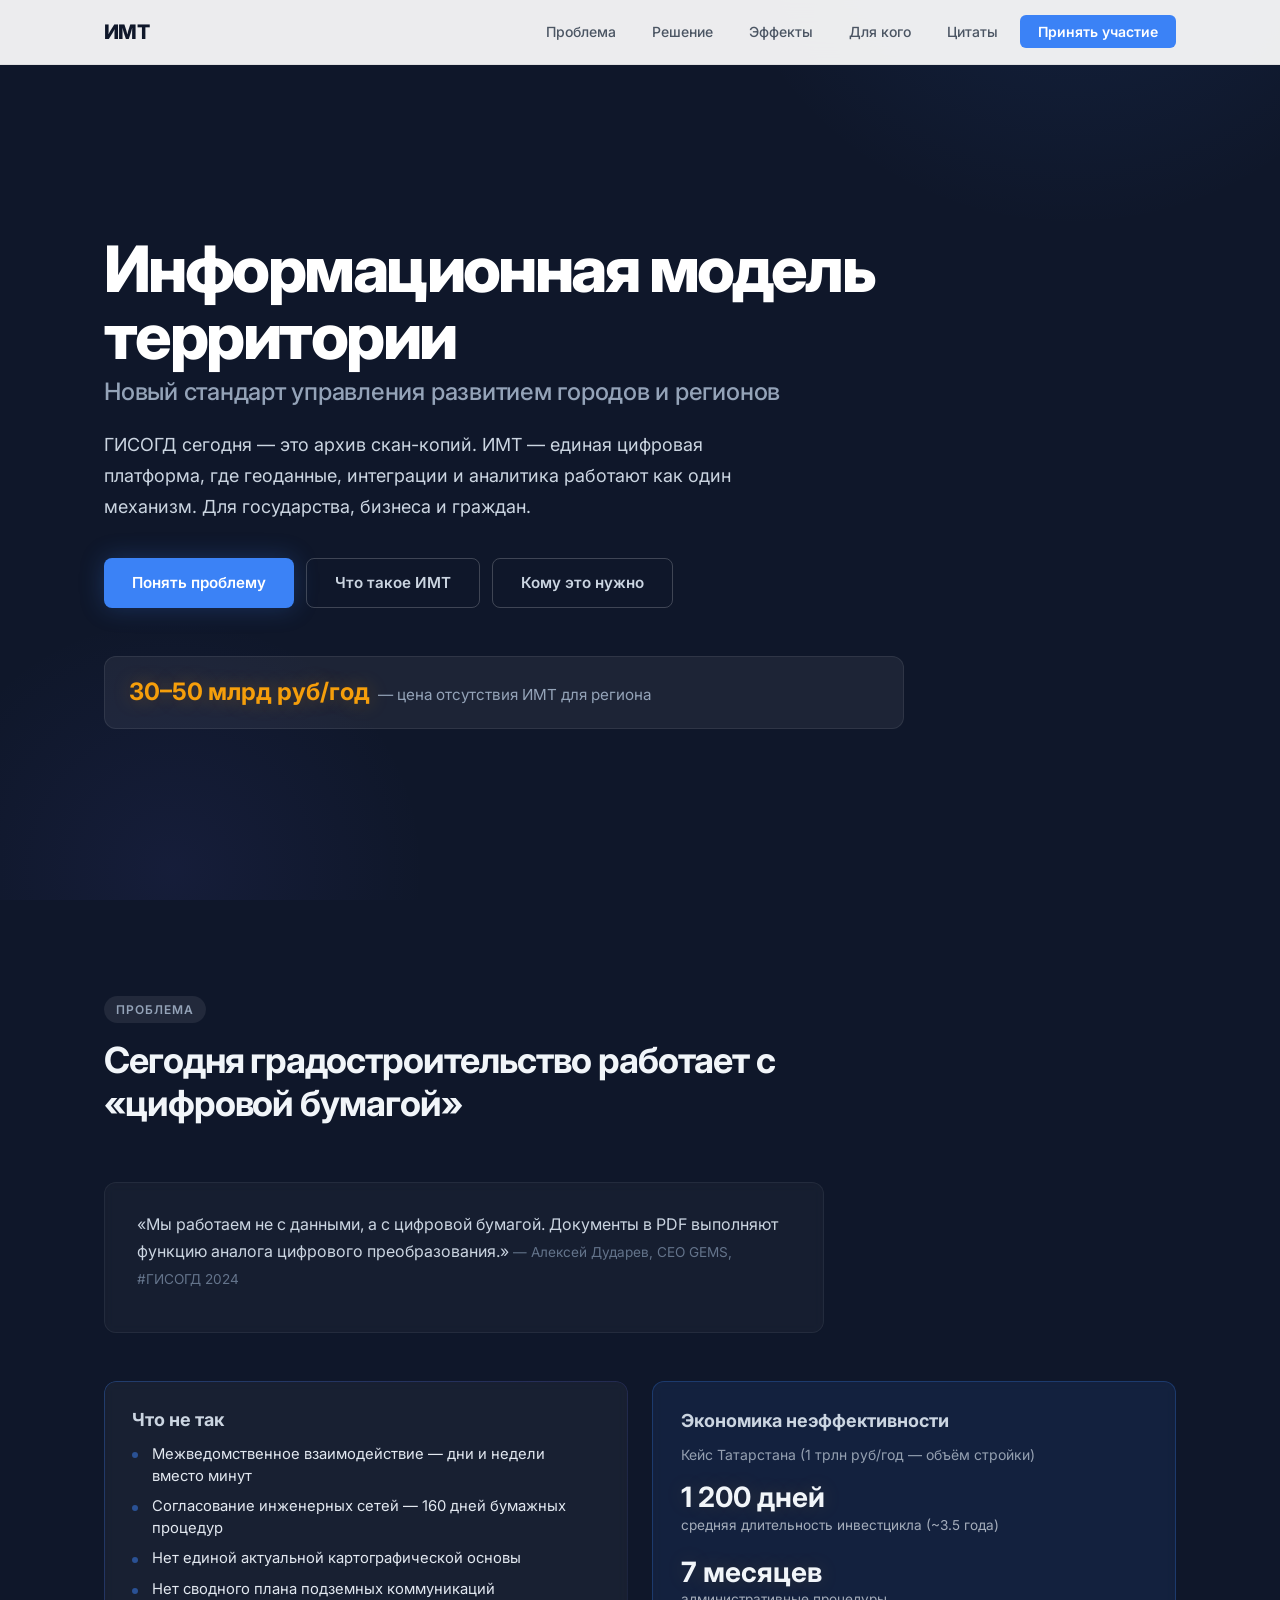
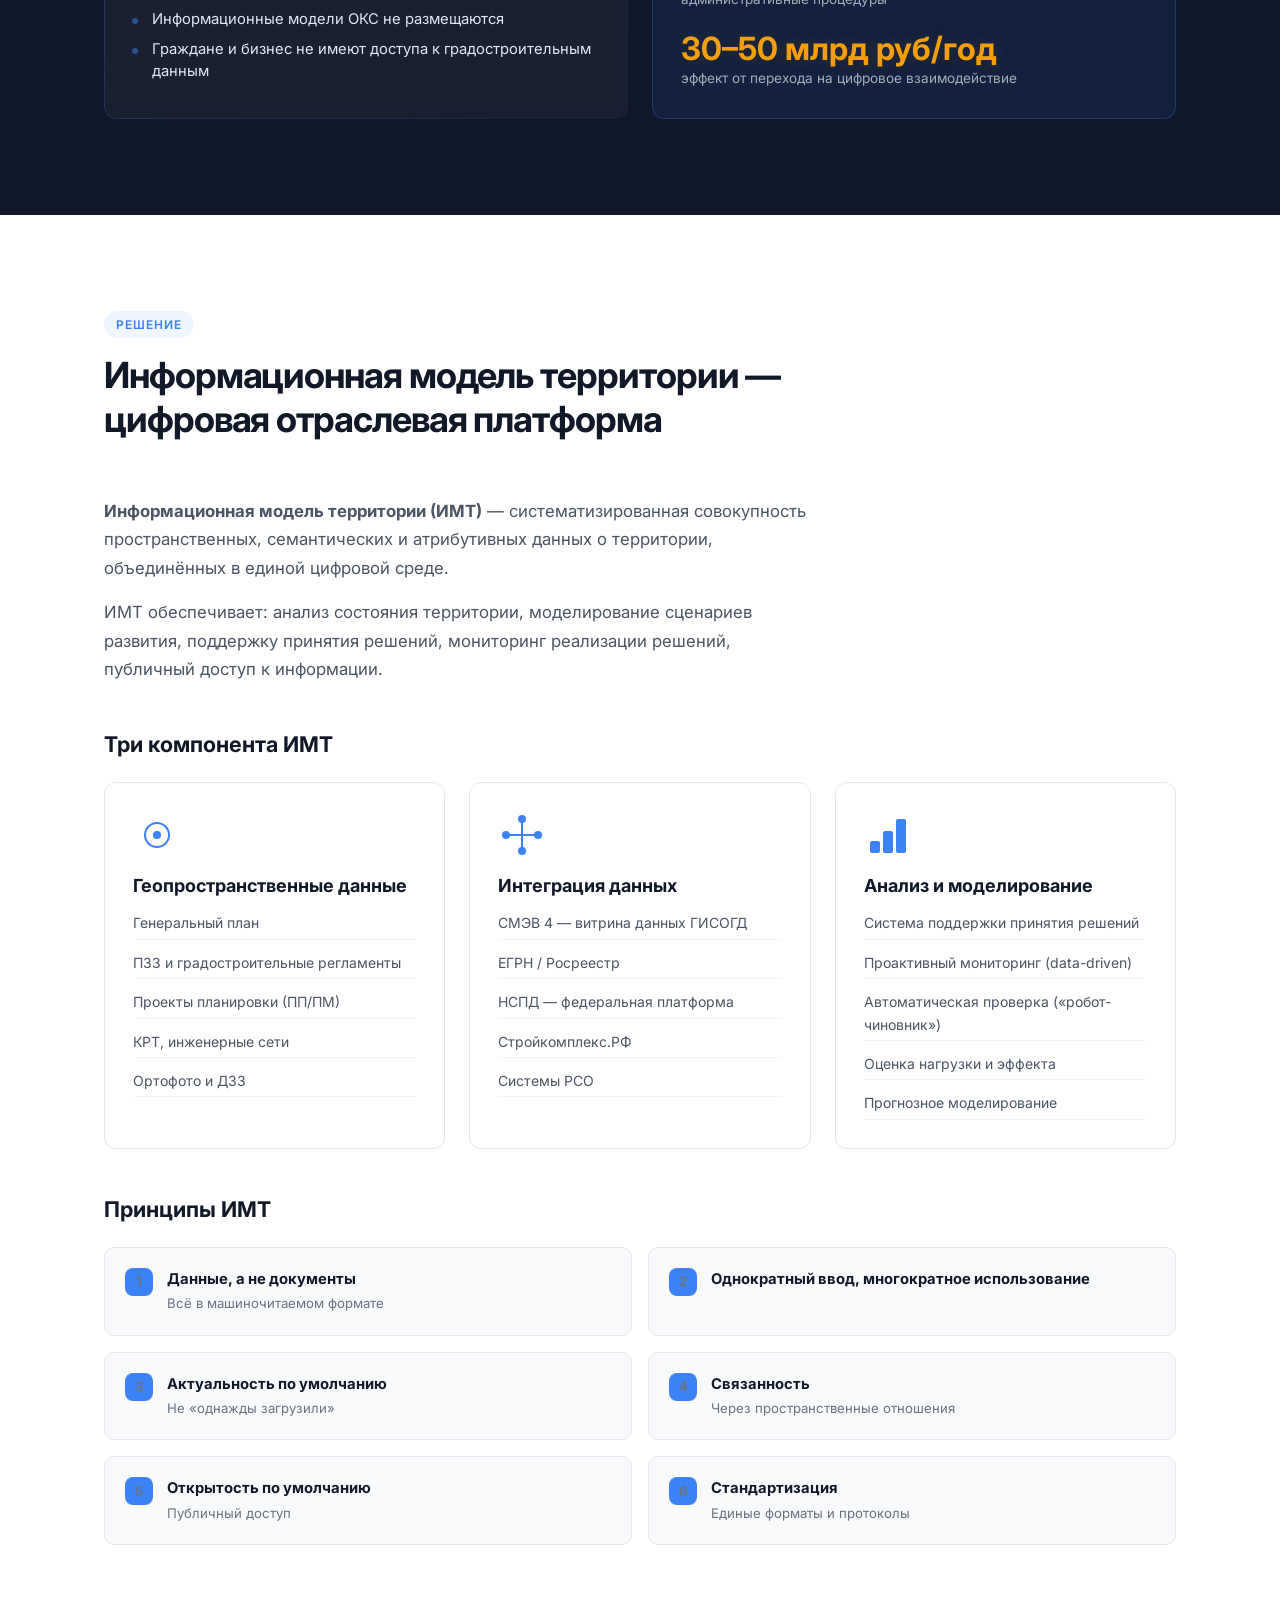
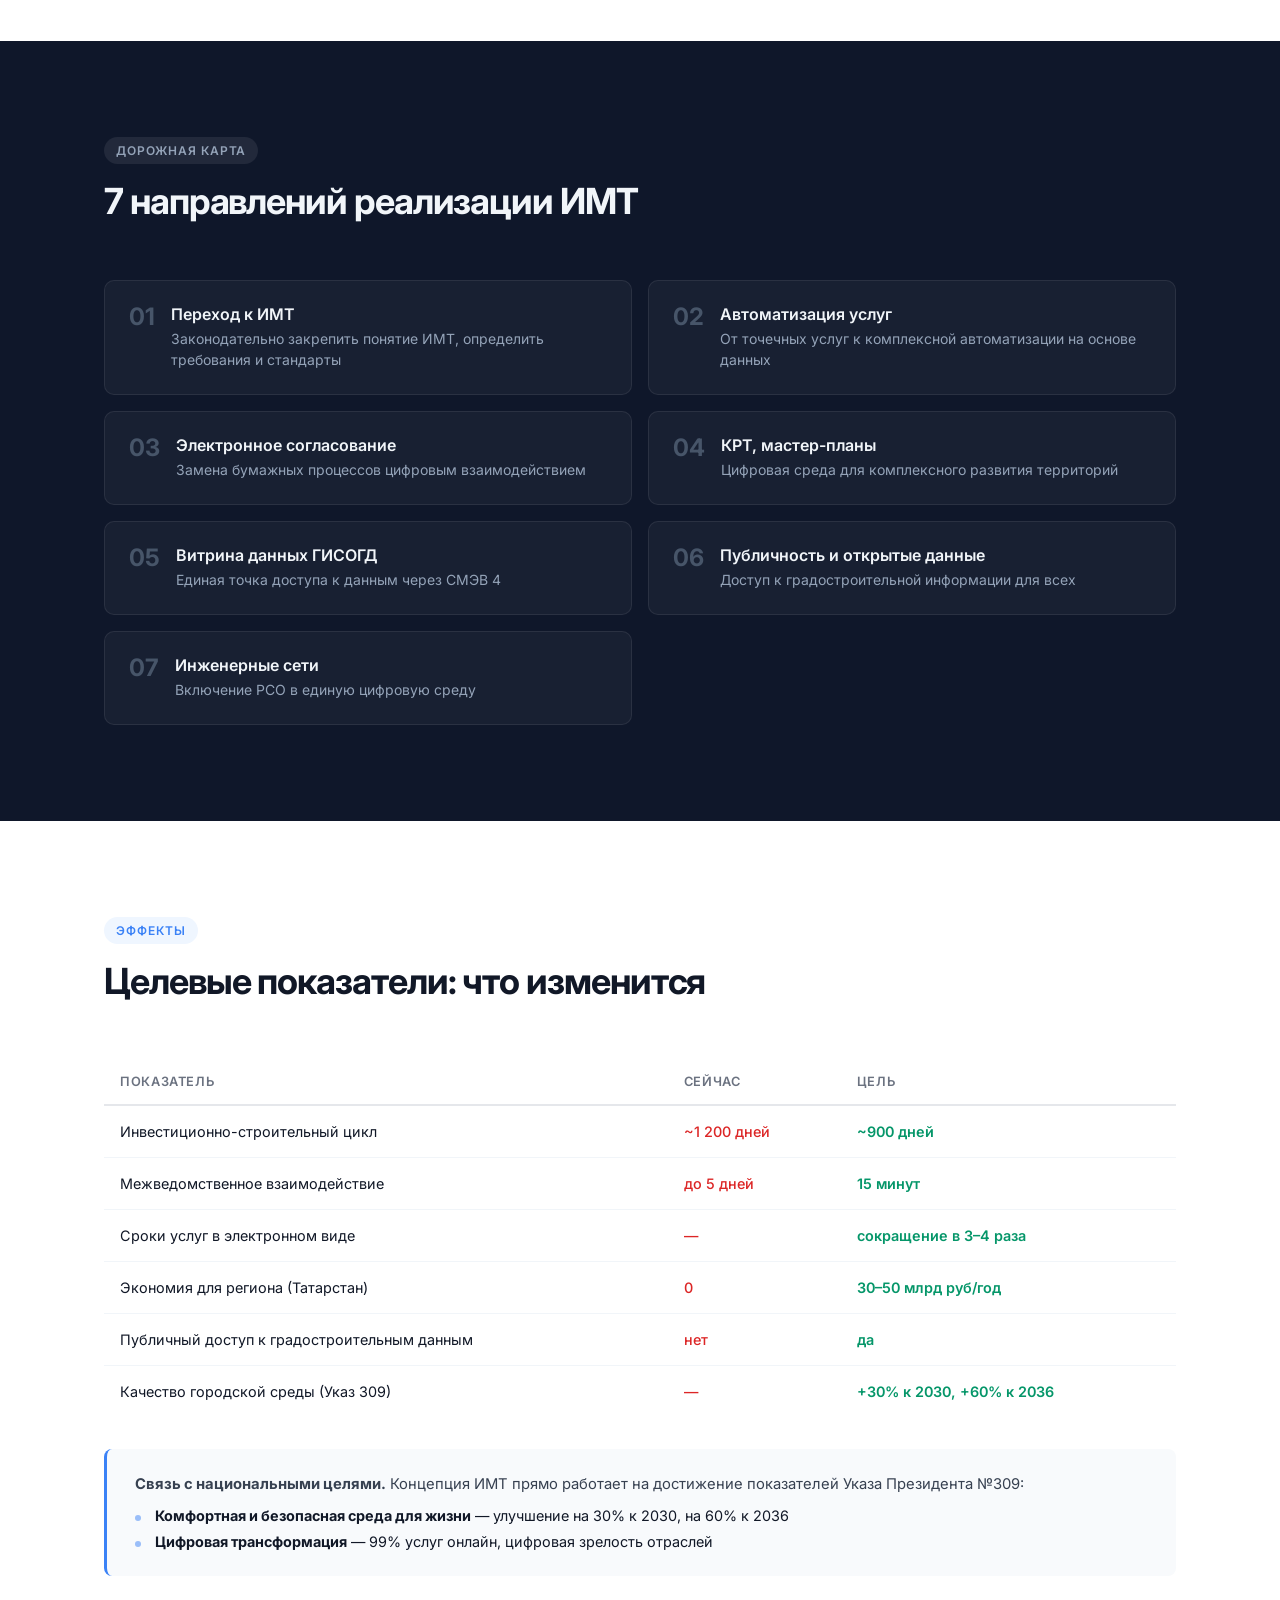
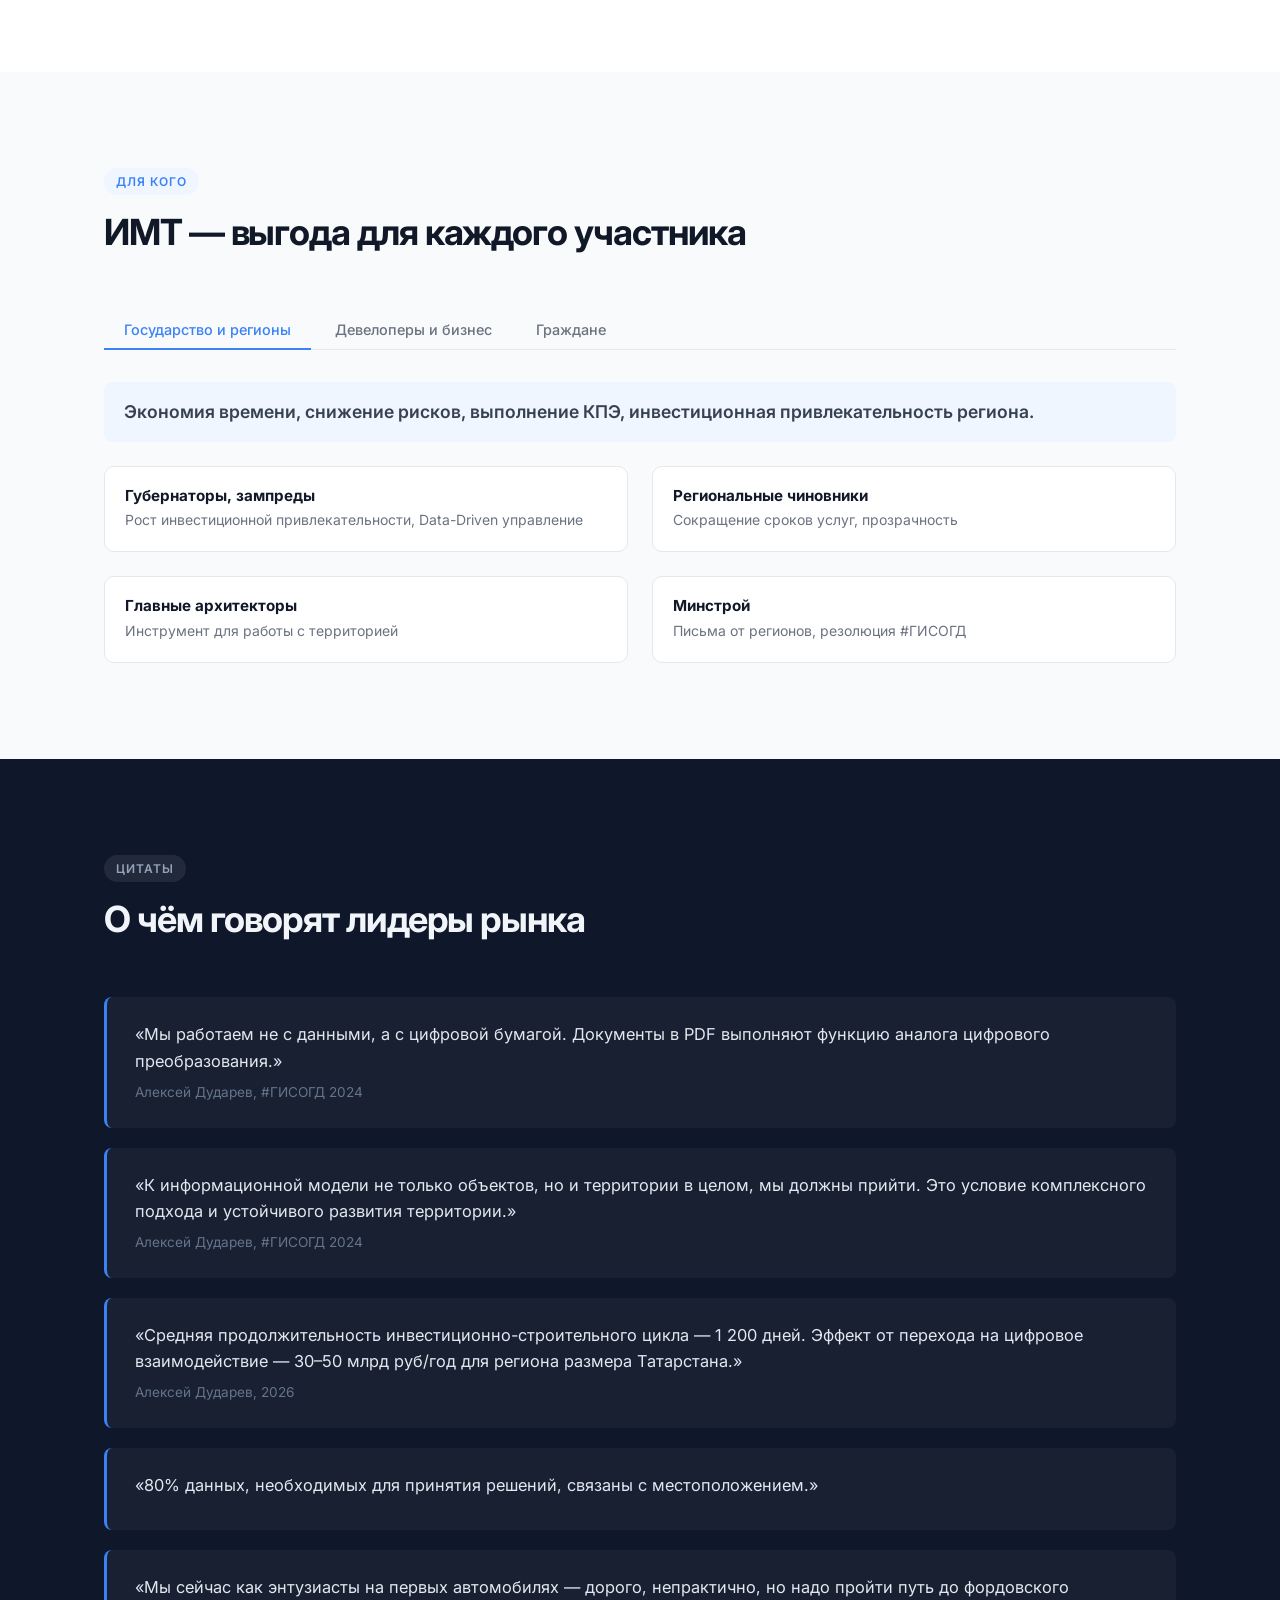
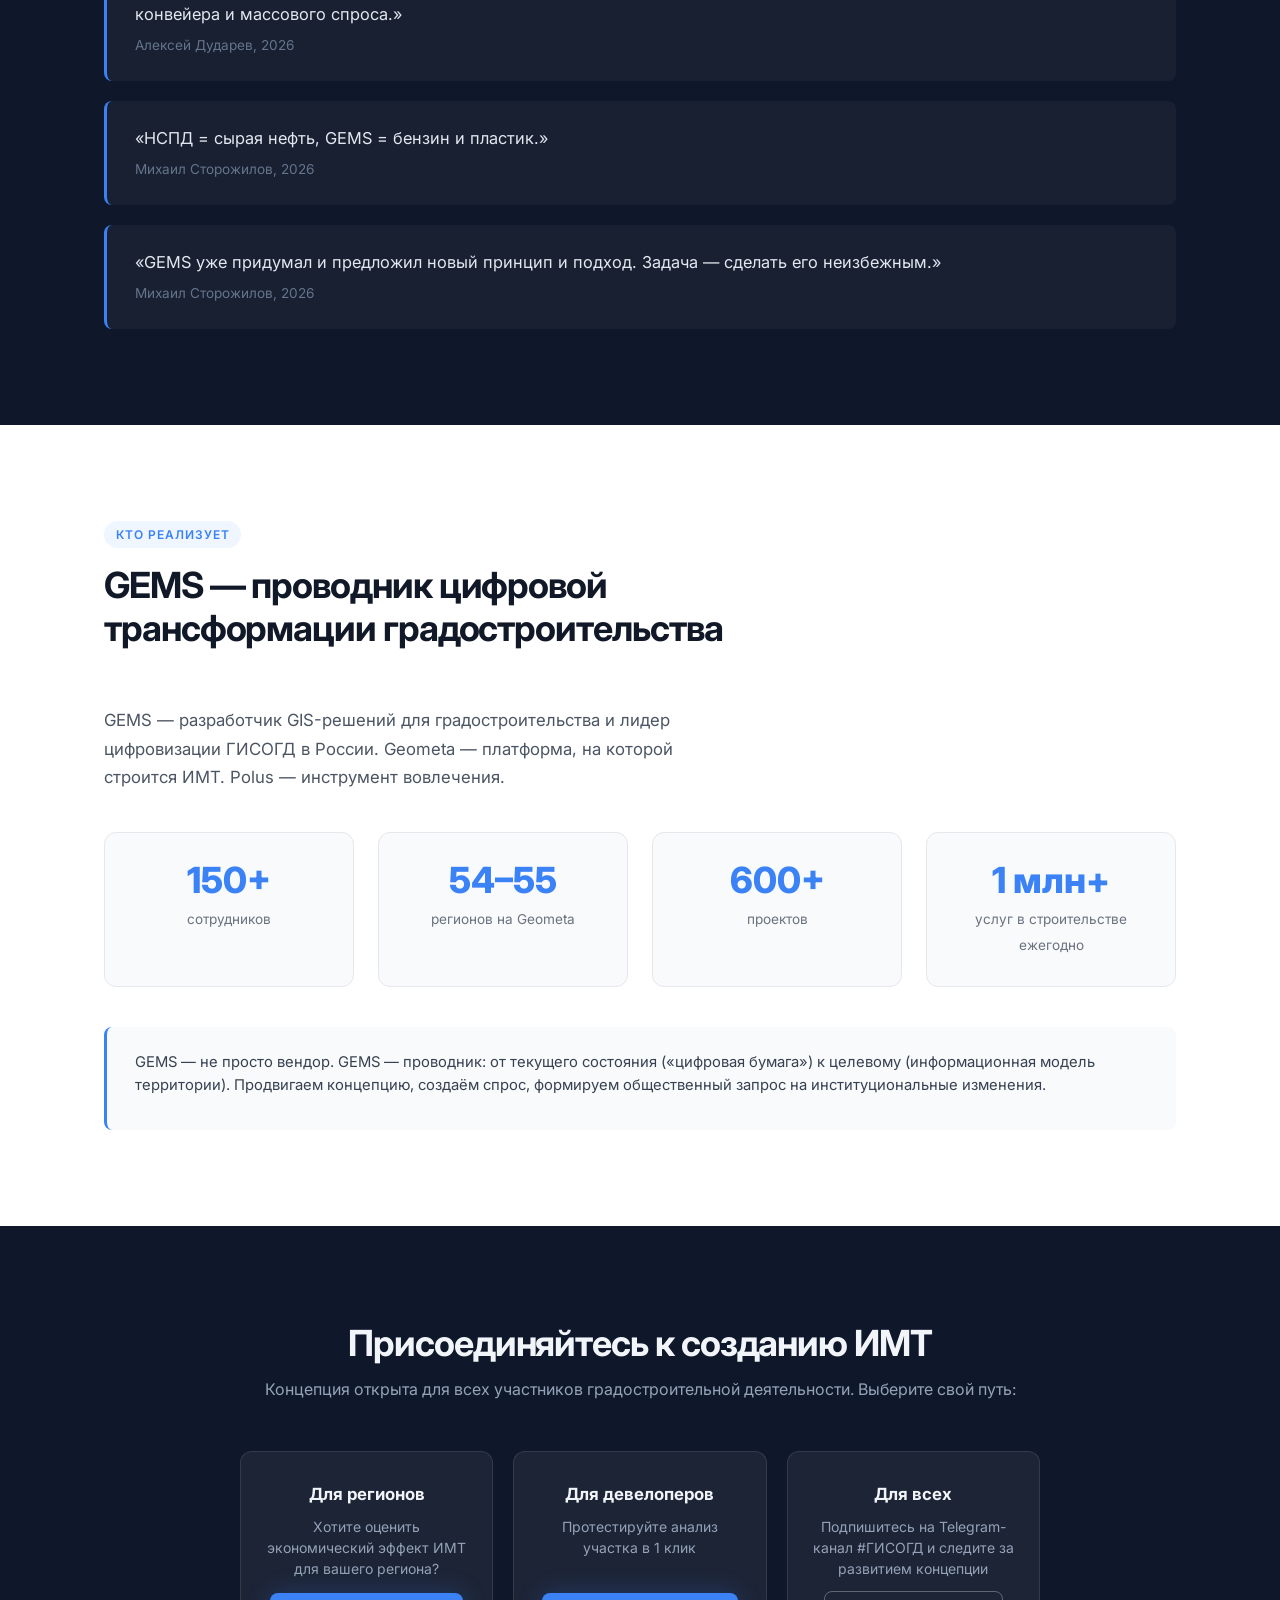
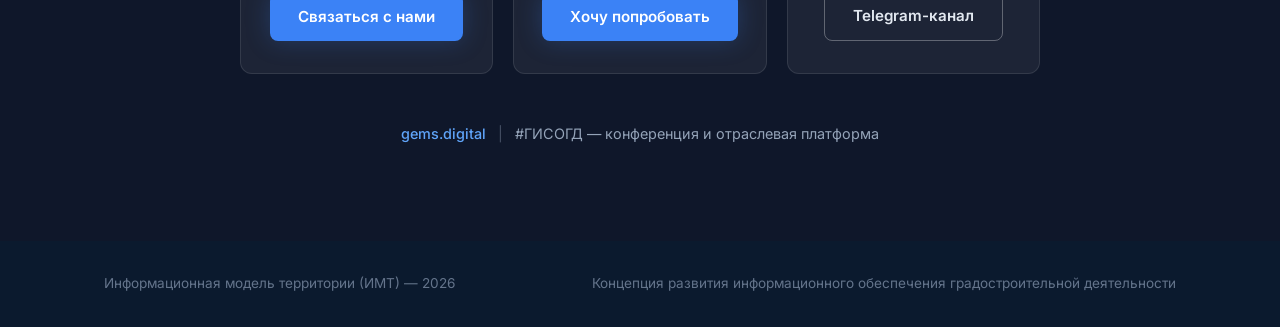
==== commit d44a38ed: "Visual redesign: enhanced hero, glassmorphism, gradient borders, glow effects Based on visual refere" ====
--- a/index.html
+++ b/index.html
@@ -70,7 +70,7 @@
             </div>
 
             <div class="grid grid--2">
-                <div class="card">
+                <div class="card card--gradient-border">
                     <h3 class="card__title">Что не так</h3>
                     <ul class="list list--bullet">
                         <li>Межведомственное взаимодействие — дни и недели вместо минут</li>
@@ -513,7 +513,7 @@
     </section>
 
     <!-- ========== 9. CTA / CONTACT ========== -->
-    <section class="section section--accent" id="cta">
+    <section class="section section--accent section--dark" id="cta">
         <div class="container">
             <div class="cta__content">
                 <h2>Присоединяйтесь к созданию ИМТ</h2>
--- a/assets/css/style.css
+++ b/assets/css/style.css
@@ -53,8 +53,8 @@
 }
 
 h2 {
-    font-size: 2rem;
-    letter-spacing: -0.02em;
+    font-size: 2.25rem;
+    letter-spacing: -0.03em;
 }
 
 h3 {
@@ -117,7 +117,7 @@
     padding: 4px 12px;
     border-radius: 100px;
     background: #EFF6FF;
-    color: #2563EB;
+    color: #3B82F6;
     margin-bottom: 16px;
 }
 
@@ -179,14 +179,14 @@
 }
 
 .nav__link--cta {
-    background: #2563EB;
+    background: #3B82F6;
     color: #fff;
     font-weight: 600;
     padding: 8px 18px;
 }
 
 .nav__link--cta:hover {
-    background: #1D4ED8;
+    background: #2563EB;
     color: #fff;
 }
 
@@ -239,11 +239,22 @@
 .hero::before {
     content: '';
     position: absolute;
-    top: -50%;
-    right: -20%;
+    top: -60%;
+    right: -15%;
+    width: 800px;
+    height: 800px;
+    background: radial-gradient(circle, rgba(59,130,246,0.12) 0%, transparent 65%);
+    pointer-events: none;
+}
+
+.hero::after {
+    content: '';
+    position: absolute;
+    bottom: -30%;
+    left: -10%;
     width: 600px;
     height: 600px;
-    background: radial-gradient(circle, rgba(37,99,235,0.08) 0%, transparent 70%);
+    background: radial-gradient(circle, rgba(99,102,241,0.08) 0%, transparent 60%);
     pointer-events: none;
 }
 
@@ -262,10 +273,10 @@
 }
 
 .hero__supertitle {
-    font-size: 3.5rem;
+    font-size: 4rem;
     font-weight: 800;
-    letter-spacing: -0.03em;
-    line-height: 1.1;
+    letter-spacing: -0.04em;
+    line-height: 1.05;
 }
 
 .hero__subtitle {
@@ -305,6 +316,7 @@
     font-weight: 700;
     color: #F59E0B;
     white-space: nowrap;
+    text-shadow: 0 0 20px rgba(245, 158, 11, 0.3);
 }
 
 .hero__stat-label {
@@ -328,13 +340,15 @@
 }
 
 .btn--primary {
+    background: #3B82F6;
+    color: #fff;
+    box-shadow: 0 0 24px rgba(59,130,246,0.25);
+}
+
+.btn--primary:hover {
     background: #2563EB;
-    color: #fff;
-}
-
-.btn--primary:hover {
-    background: #1D4ED8;
-    transform: translateY(-1px);
+    transform: translateY(-2px);
+    box-shadow: 0 0 32px rgba(59,130,246,0.35);
 }
 
 .btn--ghost {
@@ -379,6 +393,52 @@
     border: 1px solid rgba(255,255,255,0.08);
     border-radius: 12px;
     padding: 28px;
+    backdrop-filter: blur(4px);
+    -webkit-backdrop-filter: blur(4px);
+    position: relative;
+}
+
+.section--dark .card--gradient-border {
+    border: none;
+    background-clip: padding-box;
+}
+
+.section--dark .card--gradient-border::before {
+    content: '';
+    position: absolute;
+    inset: 0;
+    border-radius: 12px;
+    padding: 1px;
+    background: linear-gradient(135deg, rgba(59,130,246,0.3), rgba(99,102,241,0.2), transparent);
+    -webkit-mask: linear-gradient(#fff 0 0) content-box, linear-gradient(#fff 0 0);
+    -webkit-mask-composite: xor;
+    mask-composite: exclude;
+    pointer-events: none;
+}
+
+.problem__quote {
+    max-width: 720px;
+    margin-bottom: 48px;
+    padding: 28px 32px;
+    background: rgba(255,255,255,0.03);
+    border: 1px solid rgba(255,255,255,0.06);
+    border-radius: 12px;
+    backdrop-filter: blur(4px);
+    -webkit-backdrop-filter: blur(4px);
+}
+
+.problem__quote blockquote {
+    font-size: 1rem;
+    line-height: 1.7;
+    color: #CBD5E1;
+    font-style: normal;
+    margin-bottom: 12px;
+}
+
+.problem__quote cite {
+    font-size: 0.85rem;
+    color: #64748B;
+    font-style: normal;
 }
 
 .section:not(.section--dark) .card {
@@ -396,13 +456,13 @@
 }
 
 .card--highlight {
-    border-color: rgba(37,99,235,0.3);
-    background: rgba(37,99,235,0.06);
+    border-color: rgba(59,130,246,0.3);
+    background: rgba(59,130,246,0.06);
 }
 
 .section--dark .card--highlight {
-    background: rgba(37,99,235,0.1);
-    border-color: rgba(37,99,235,0.25);
+    background: rgba(59,130,246,0.1);
+    border-color: rgba(59,130,246,0.25);
 }
 
 .card__title {
@@ -426,7 +486,7 @@
     width: 48px;
     height: 48px;
     margin-bottom: 16px;
-    color: #2563EB;
+    color: #3B82F6;
 }
 
 .section--dark .card__icon {
@@ -455,7 +515,7 @@
     width: 6px;
     height: 6px;
     border-radius: 50%;
-    background: #2563EB;
+    background: #3B82F6;
     opacity: 0.5;
 }
 
@@ -487,6 +547,7 @@
     font-weight: 700;
     color: #F1F5F9;
     line-height: 1.1;
+    text-shadow: 0 0 20px rgba(245, 158, 11, 0.15);
 }
 
 .stats-list__label {
@@ -551,7 +612,7 @@
     width: 28px;
     height: 28px;
     border-radius: 8px;
-    background: #2563EB;
+    background: #3B82F6;
     color: #fff;
     font-size: 0.8rem;
     font-weight: 700;
@@ -666,7 +727,7 @@
 .callout {
     padding: 24px 28px;
     background: #F8FAFC;
-    border-left: 3px solid #2563EB;
+    border-left: 3px solid #3B82F6;
     border-radius: 8px;
 }
 
@@ -712,8 +773,8 @@
 }
 
 .tabs__btn.active {
-    color: #2563EB;
-    border-bottom-color: #2563EB;
+    color: #3B82F6;
+    border-bottom-color: #3B82F6;
 }
 
 .tabs__content {
@@ -761,7 +822,7 @@
 
 .quote {
     padding: 24px 28px;
-    border-left: 3px solid #2563EB;
+    border-left: 3px solid #3B82F6;
     border-radius: 8px;
     background: rgba(255,255,255,0.04);
 }
@@ -809,7 +870,7 @@
     display: block;
     font-size: 2.25rem;
     font-weight: 800;
-    color: #2563EB;
+    color: #3B82F6;
     line-height: 1.1;
     margin-bottom: 6px;
 }
@@ -910,13 +971,13 @@
 /* --- Scroll Reveal (JS will add class) --- */
 .reveal {
     opacity: 0;
-    transform: translateY(20px);
-    transition: opacity 0.6s ease-out, transform 0.6s ease-out;
+    transform: translateY(30px) scale(0.97);
+    transition: opacity 0.7s ease-out, transform 0.7s ease-out;
 }
 
 .reveal.visible {
     opacity: 1;
-    transform: translateY(0);
+    transform: translateY(0) scale(1);
 }
 
 /* ================================================================
@@ -939,11 +1000,11 @@
     }
 
     h2 {
-        font-size: 1.5rem;
+        font-size: 1.625rem;
     }
 
     .hero__supertitle {
-        font-size: 2rem;
+        font-size: 2.25rem;
     }
 
     .hero__subtitle {
@@ -990,7 +1051,7 @@
     }
 
     .tabs__btn.active {
-        border-left-color: #2563EB;
+        border-left-color: #3B82F6;
         border-bottom: none;
         background: #EFF6FF;
     }
@@ -1066,7 +1127,7 @@
     }
 
     .hero__supertitle {
-        font-size: 1.65rem;
+        font-size: 1.85rem;
     }
 
     .gems__stats {
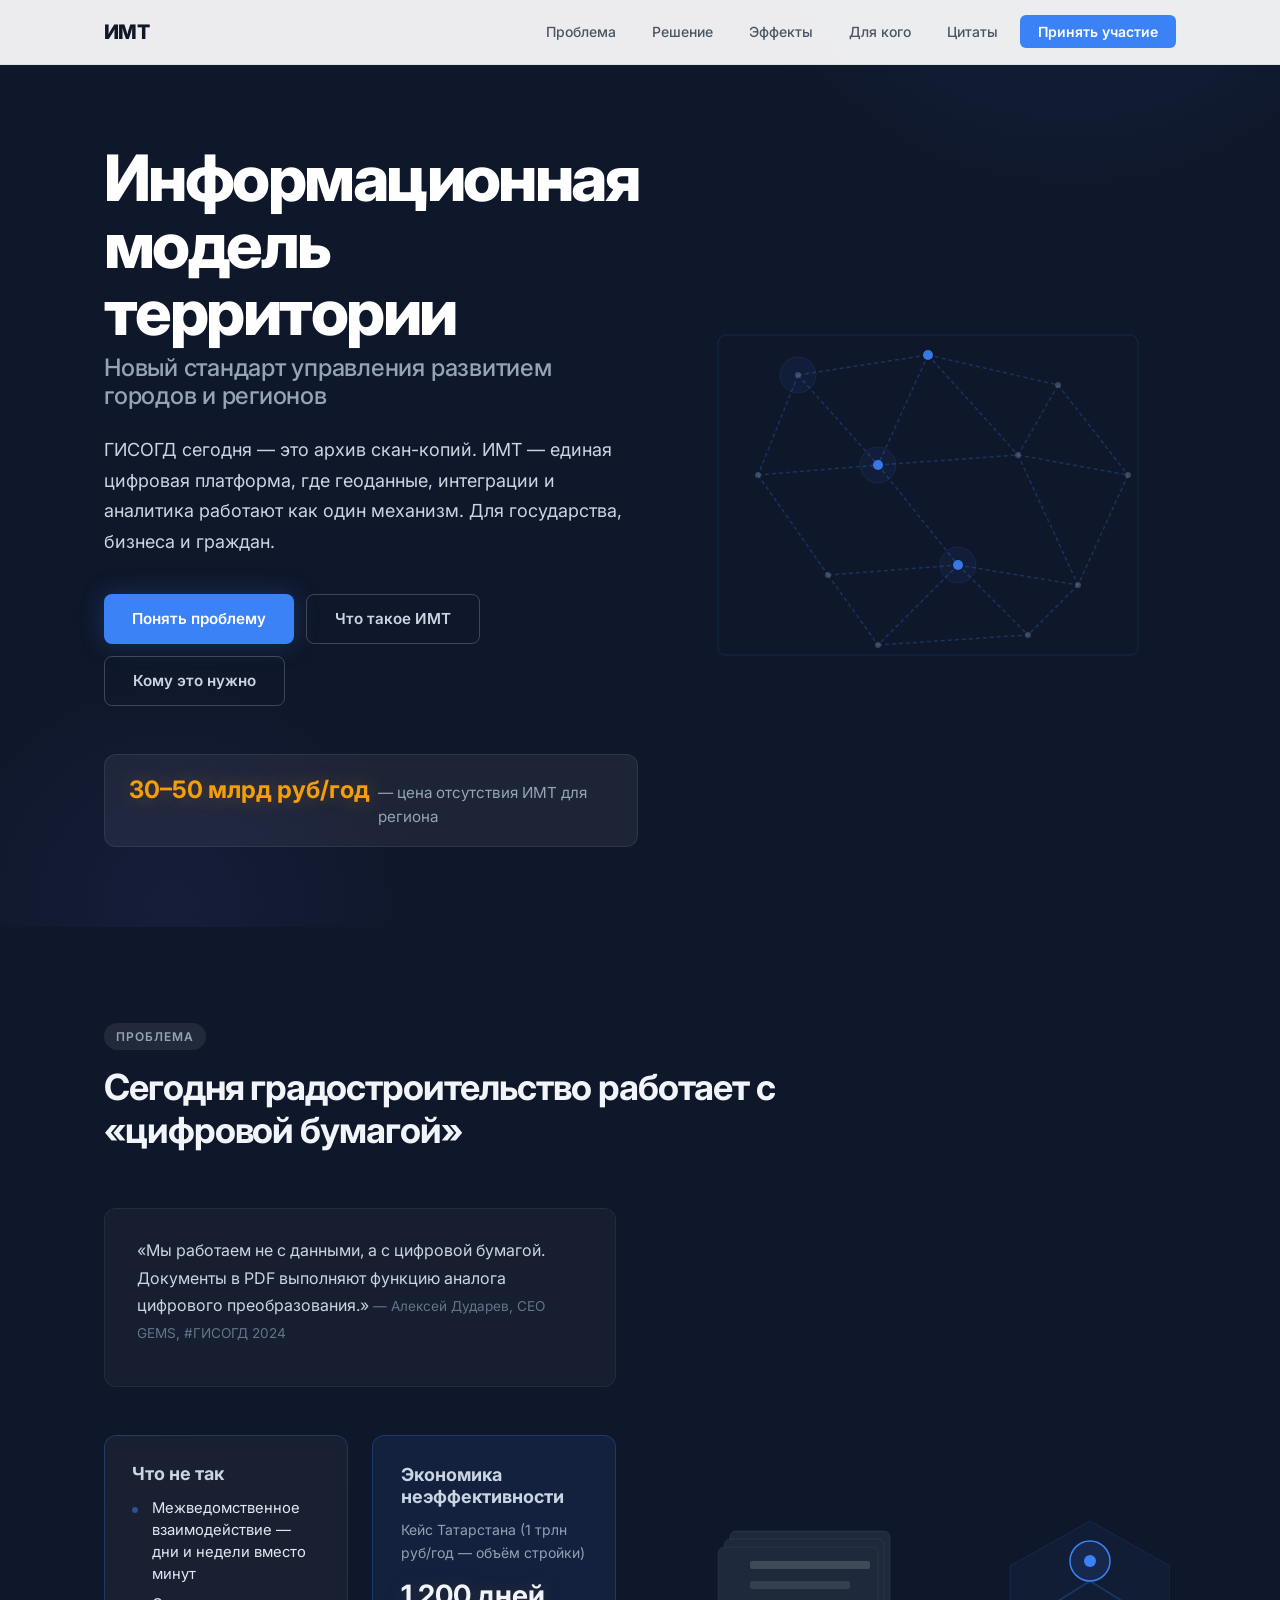
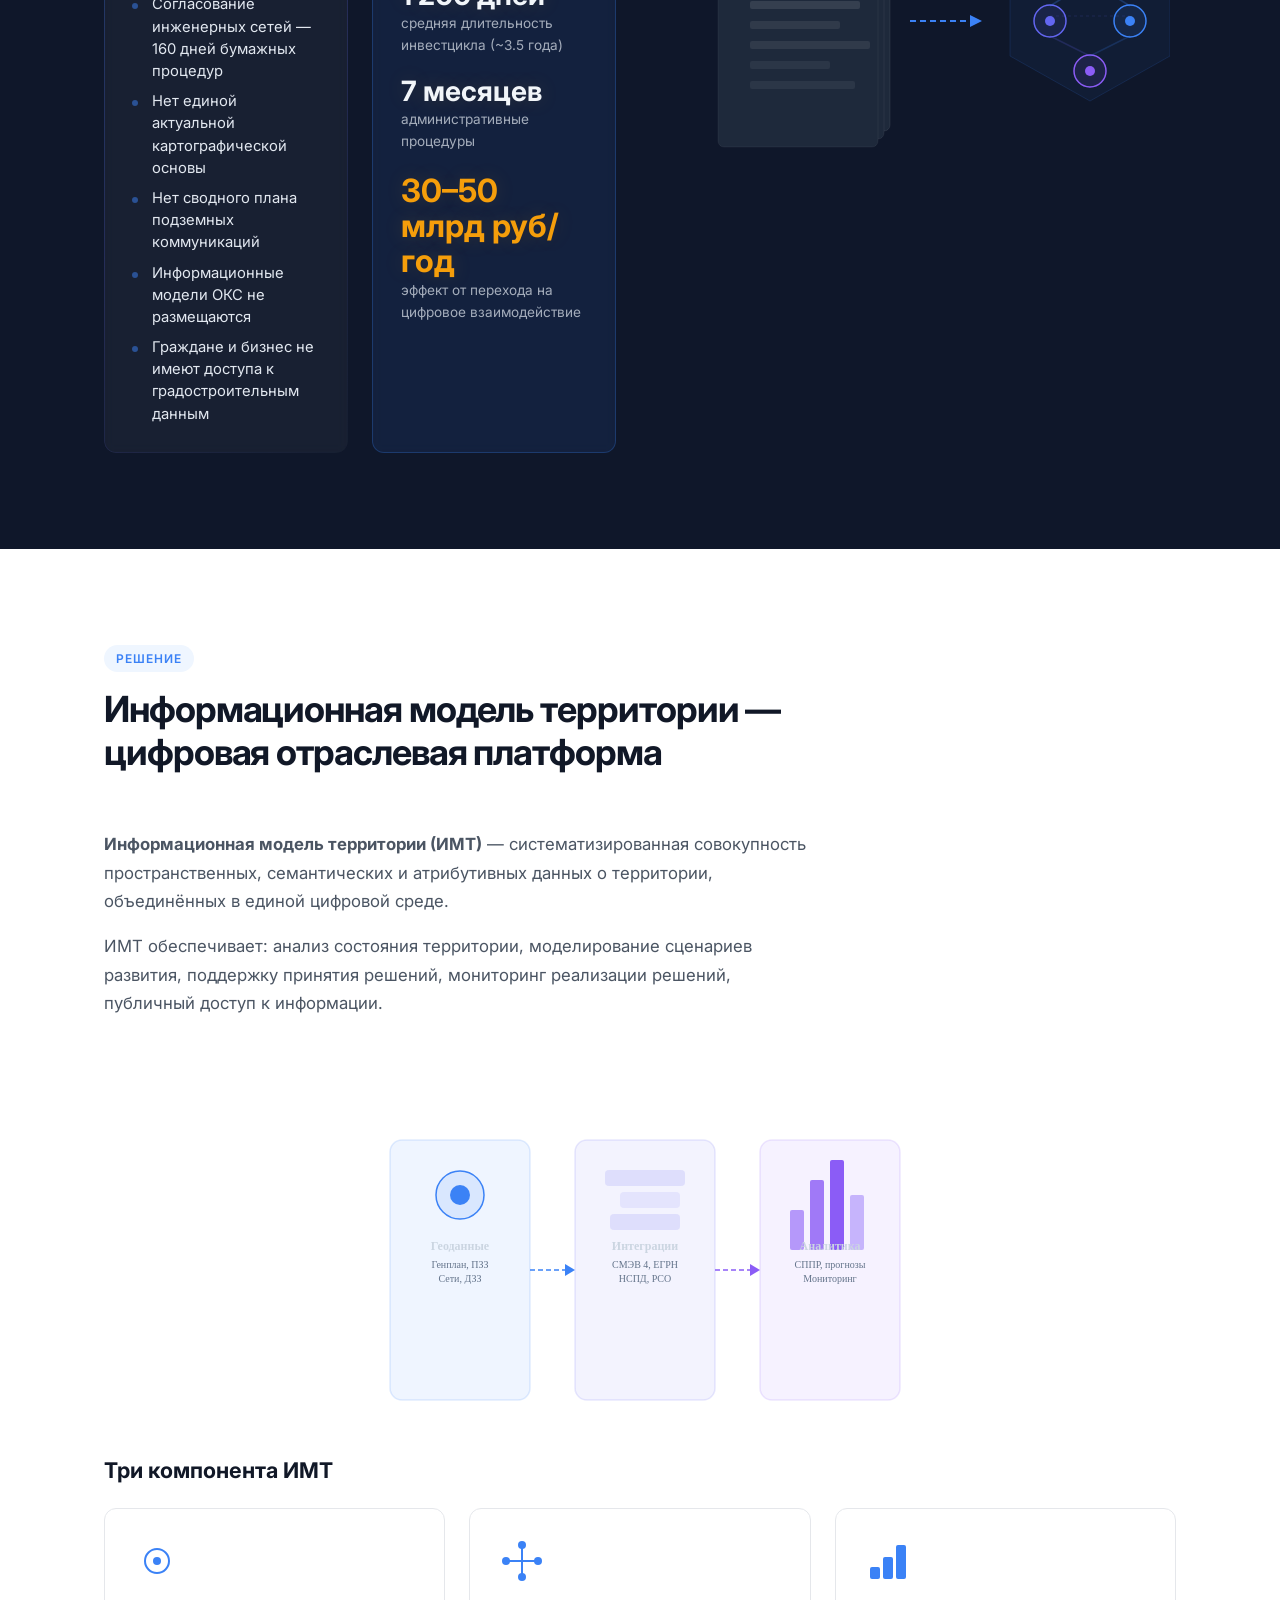
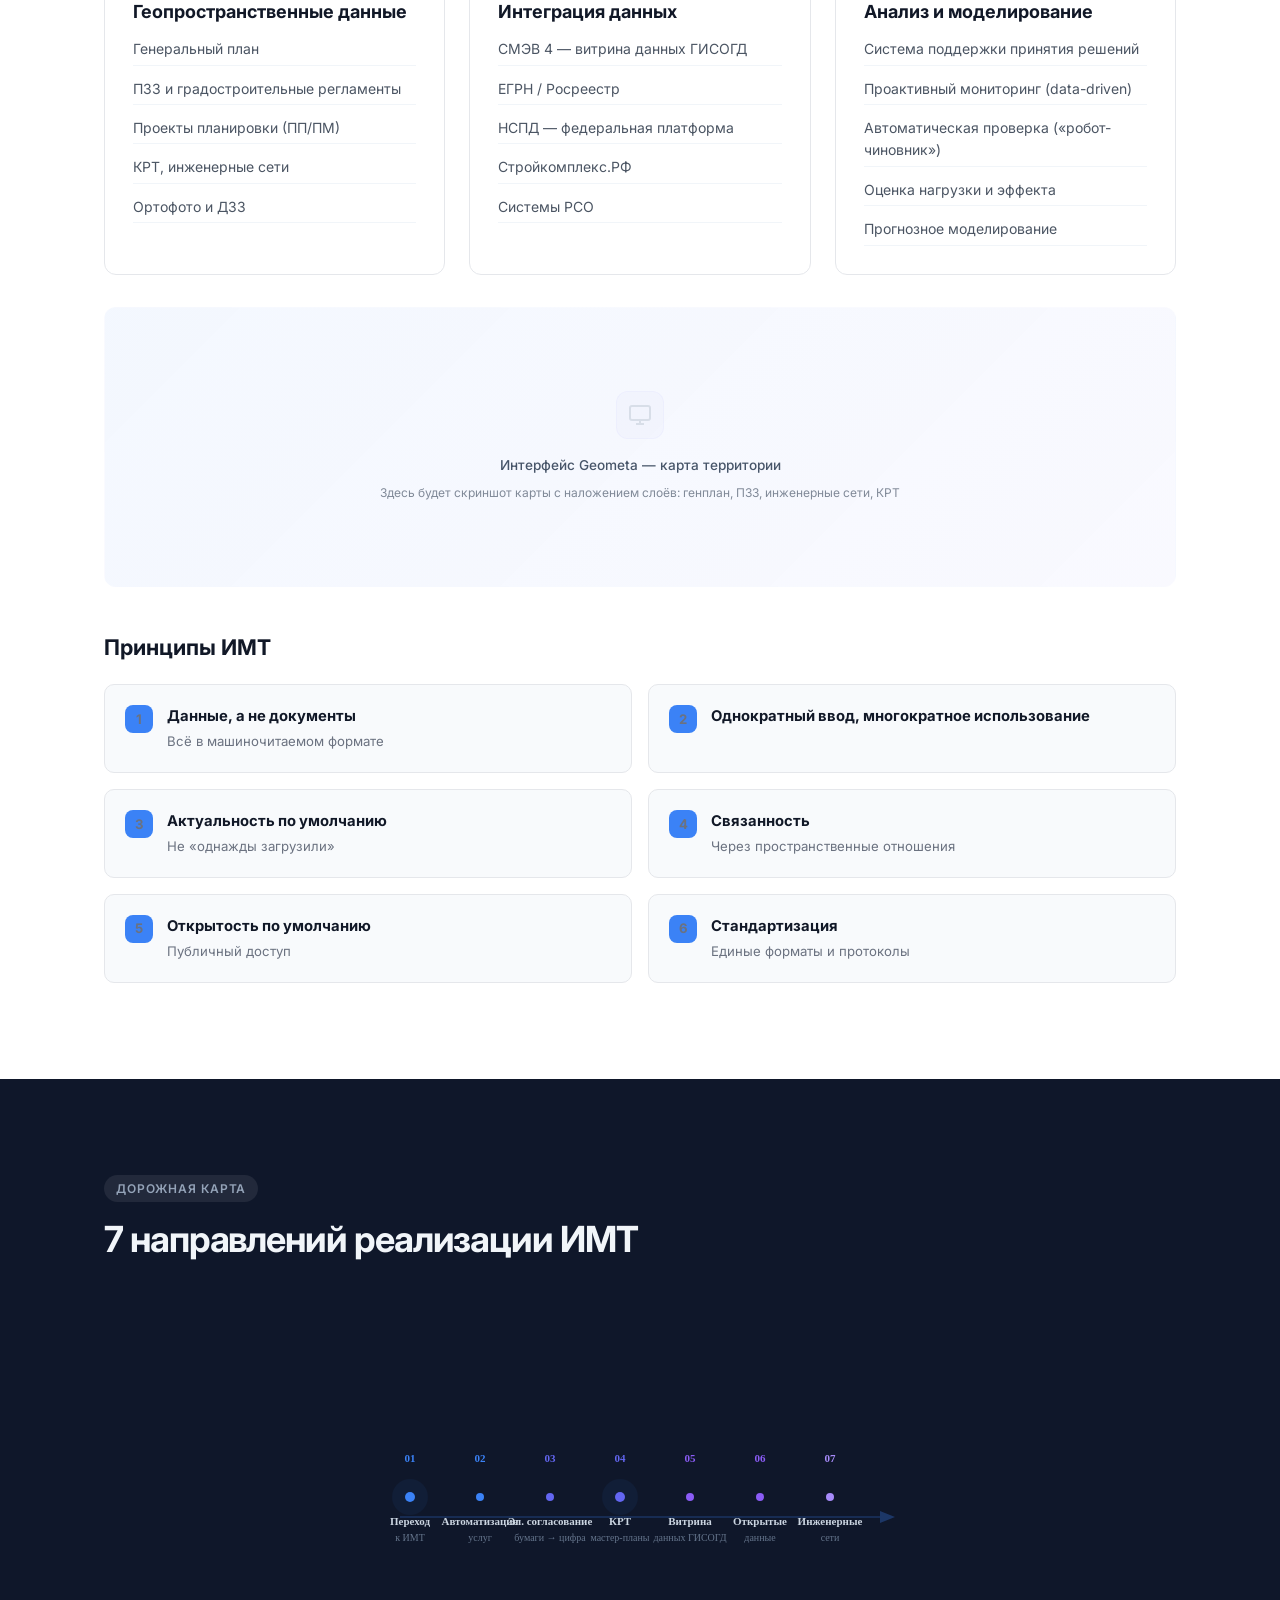
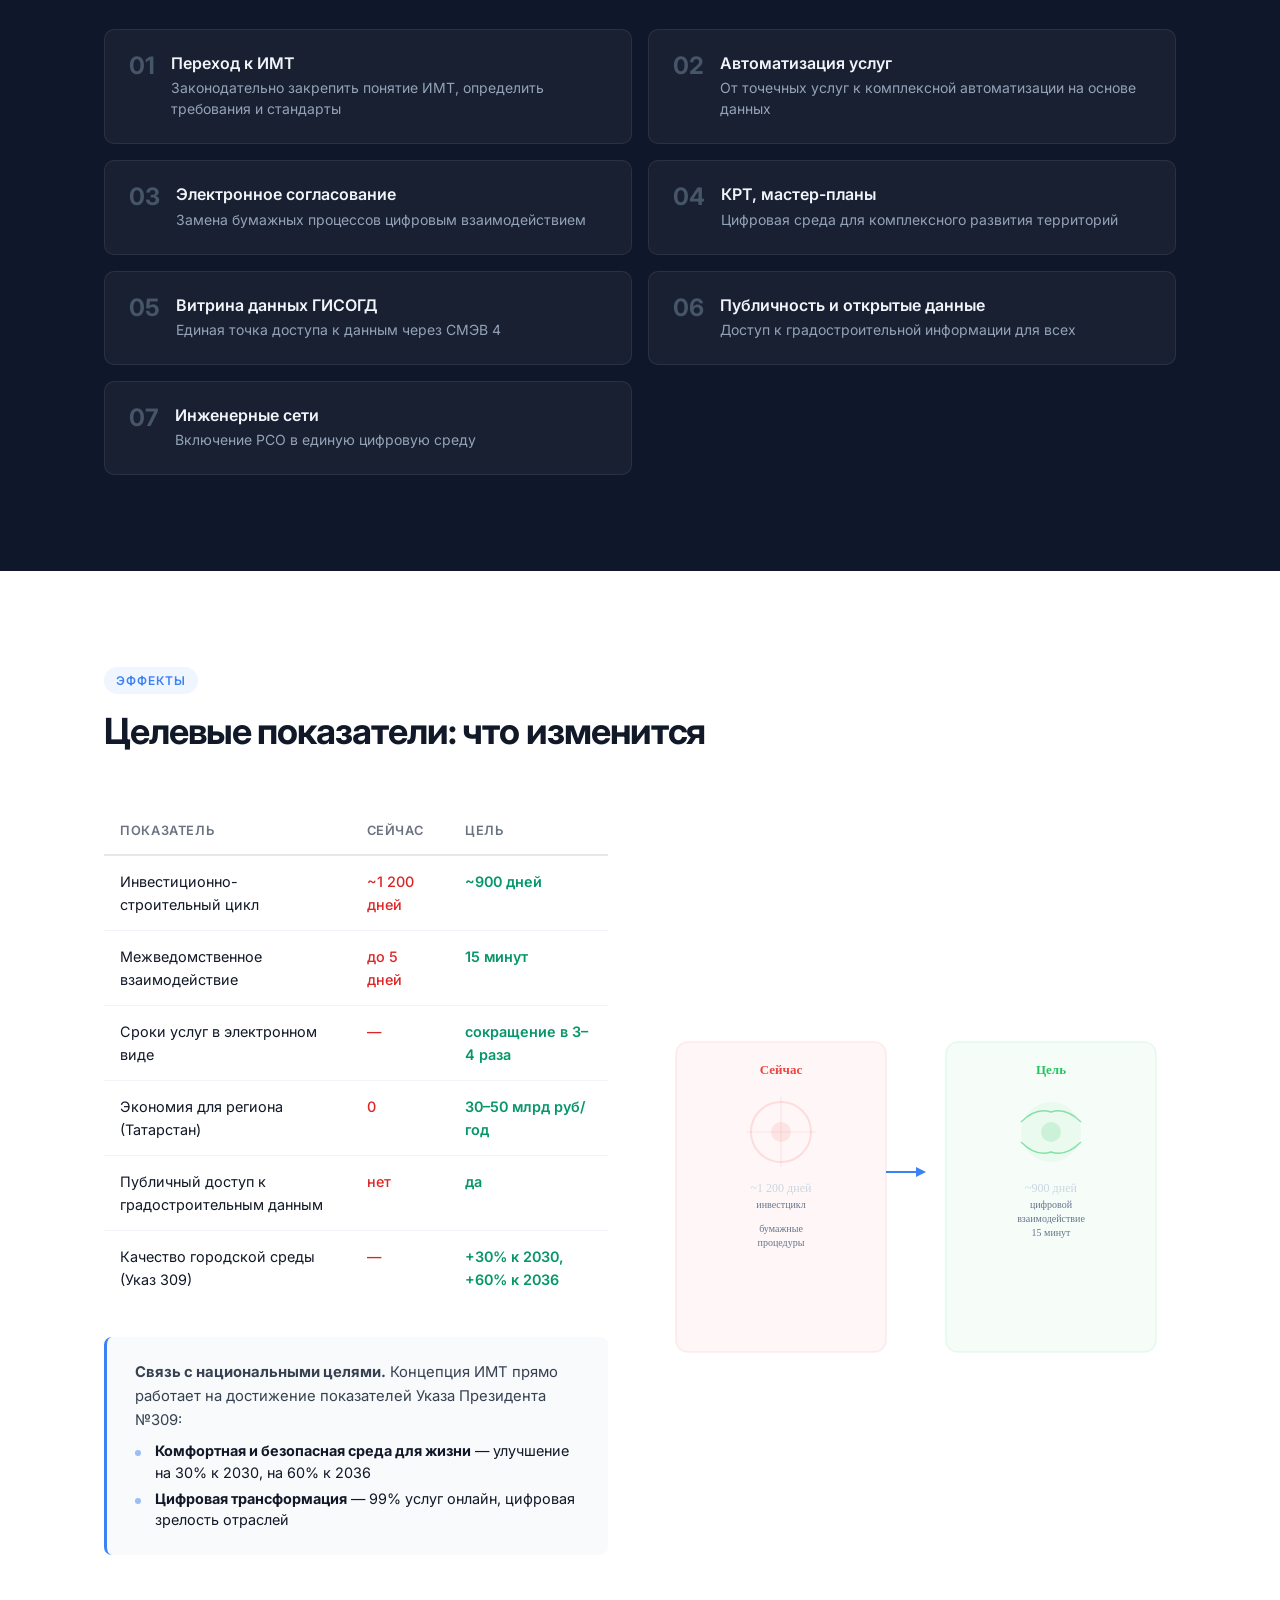
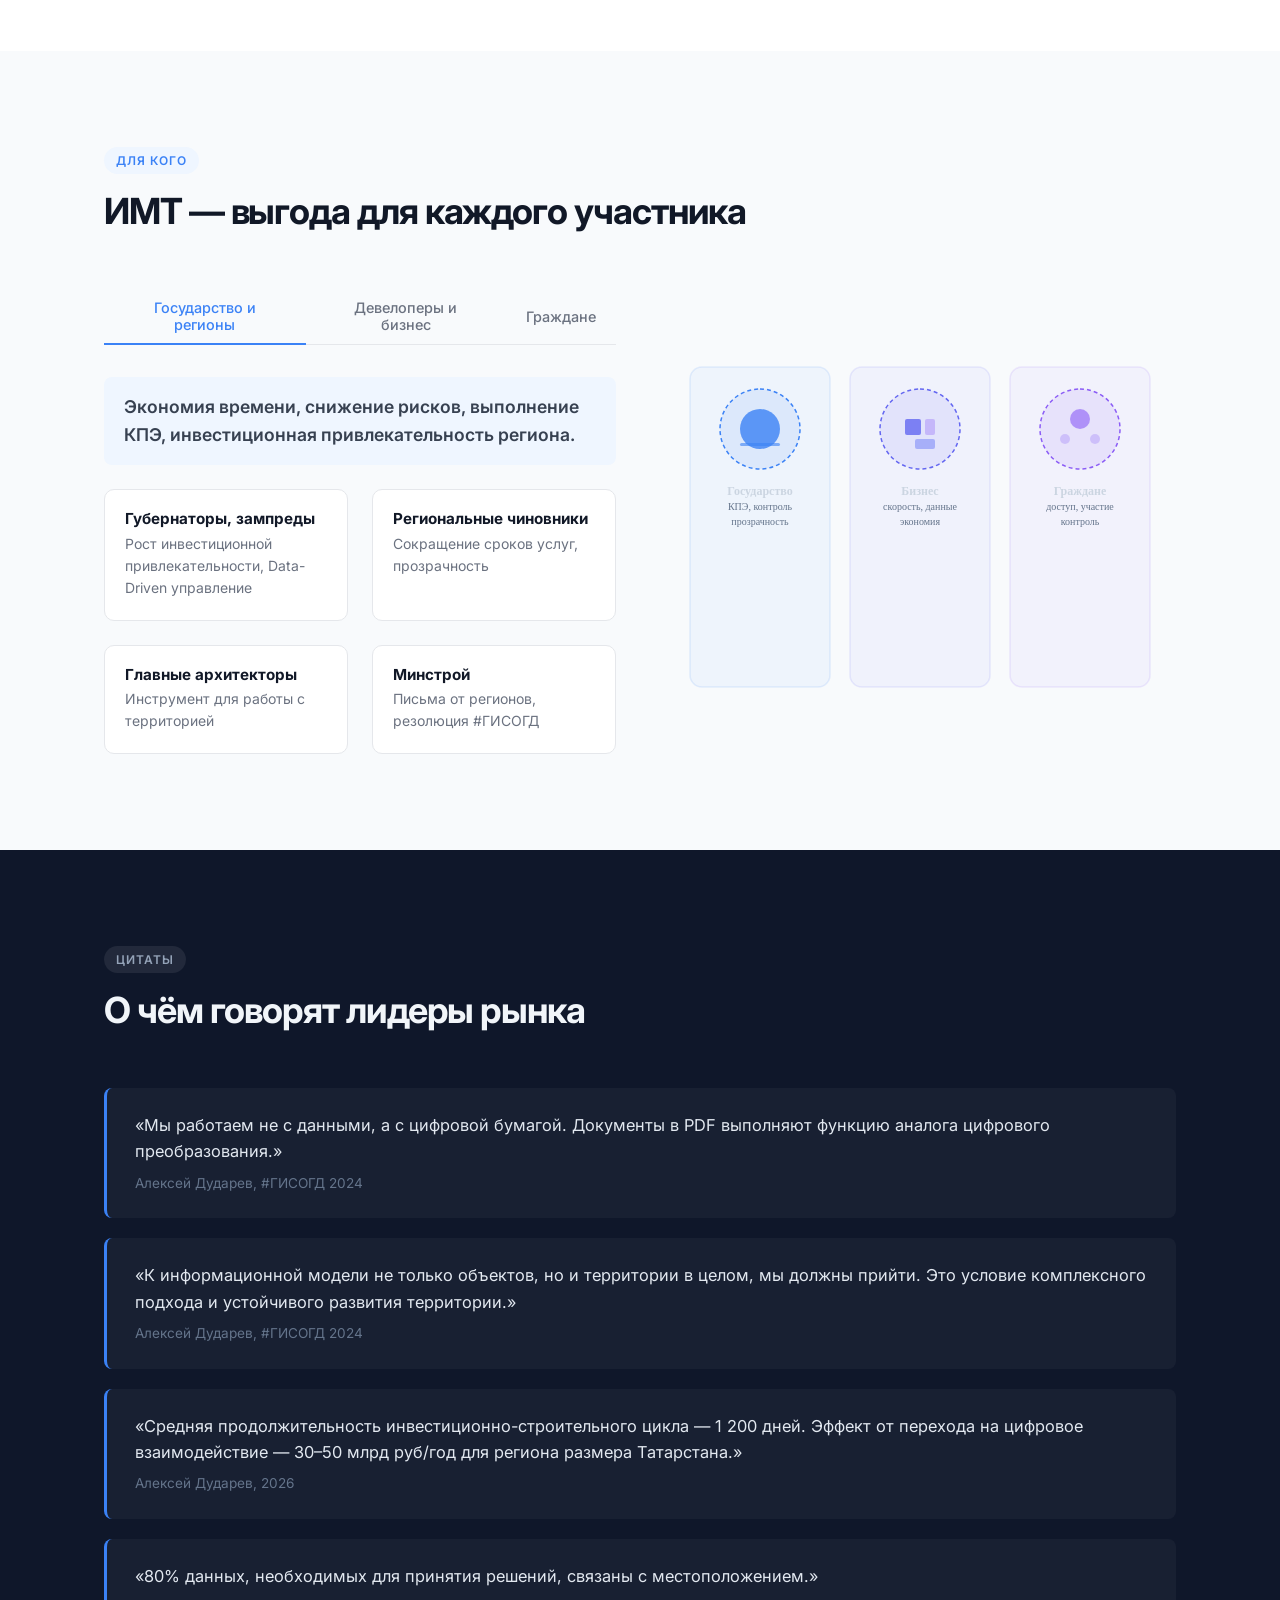
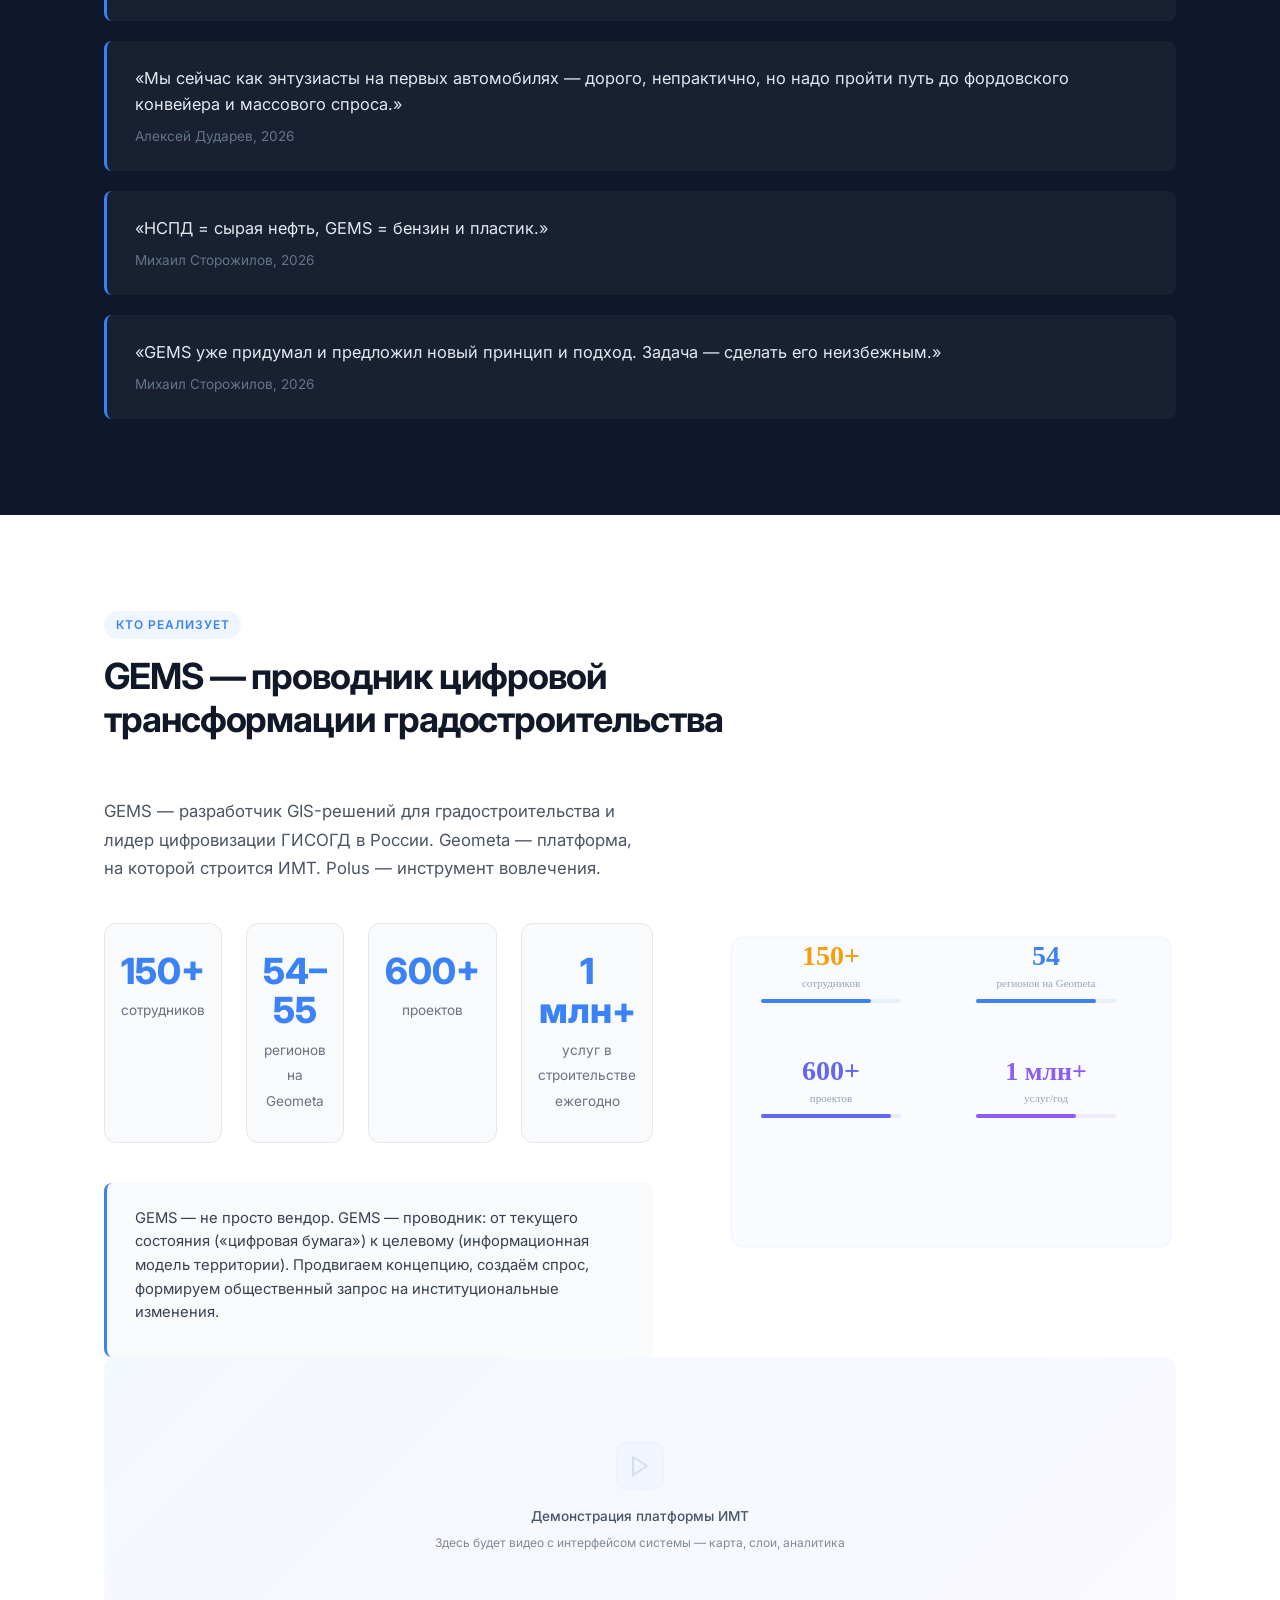
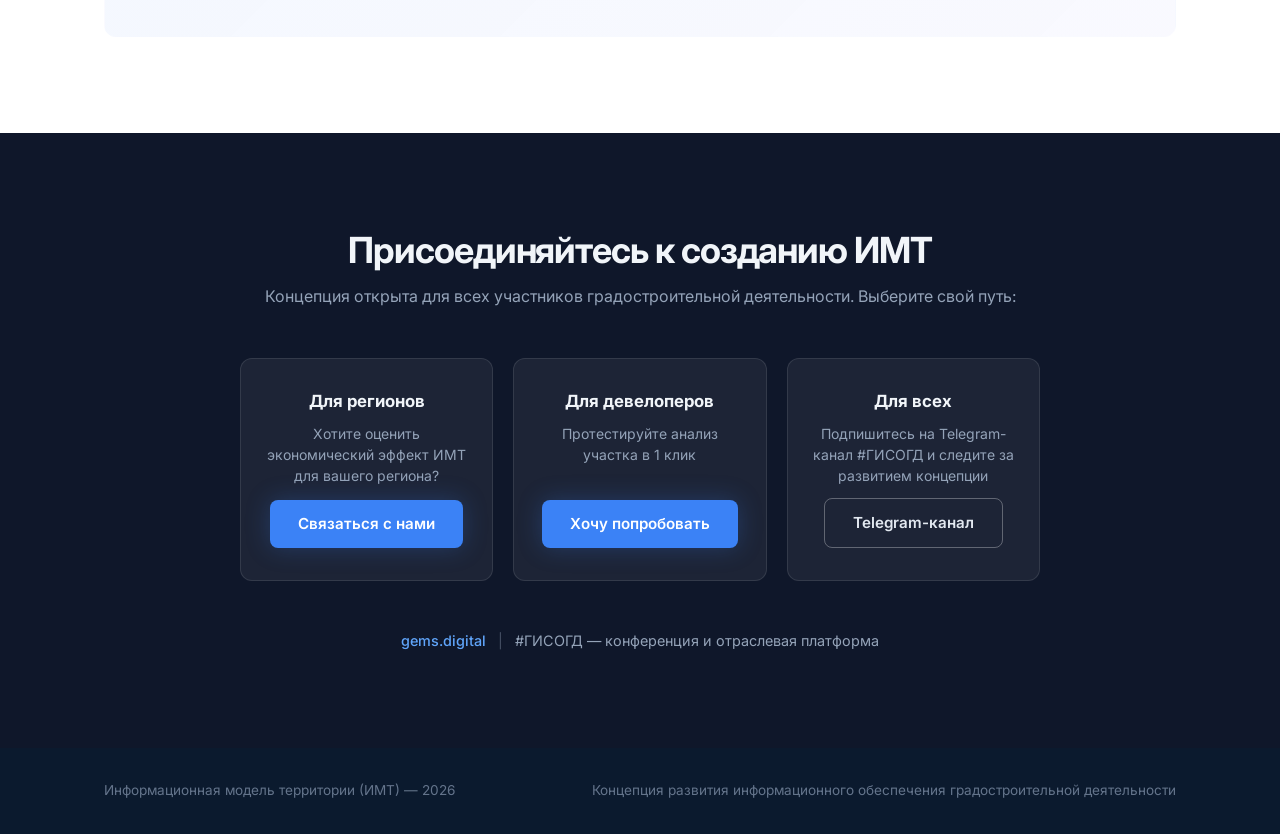
==== commit 029a85c8: "Add SVG illustrations, media placeholders, and responsive layout for all sections - 7 SVG illustrati" ====
--- a/index.html
+++ b/index.html
@@ -32,8 +32,8 @@
 
     <!-- ========== 1. HERO ========== -->
     <section class="hero" id="hero">
-        <div class="container">
-            <div class="hero__content">
+        <div class="container" style="display: grid; grid-template-columns: 1fr 1fr; gap: 40px; align-items: center;">
+            <div class="hero__content" style="padding: 80px 0;">
                 <h1 class="hero__title">
                     <span class="hero__supertitle">Информационная модель территории</span>
                     <span class="hero__subtitle">Новый стандарт управления развитием городов и регионов</span>
@@ -51,6 +51,9 @@
                     <span class="hero__stat-label">— цена отсутствия ИМТ для региона</span>
                 </div>
             </div>
+            <div class="illustration illustration--hero">
+                <object data="assets/img/hero-illustration.svg" type="image/svg+xml" aria-label="Абстрактная карта цифровой территории"></object>
+            </div>
         </div>
     </section>
 
@@ -62,43 +65,50 @@
                 <h2>Сегодня градостроительство работает с «цифровой бумагой»</h2>
             </div>
 
-            <div class="problem__quote">
-                <blockquote>
-                    «Мы работаем не с данными, а с цифровой бумагой. Документы в PDF выполняют функцию аналога цифрового преобразования.»
-                    <cite>— Алексей Дударев, CEO GEMS, #ГИСОГД 2024</cite>
-                </blockquote>
-            </div>
-
-            <div class="grid grid--2">
-                <div class="card card--gradient-border">
-                    <h3 class="card__title">Что не так</h3>
-                    <ul class="list list--bullet">
-                        <li>Межведомственное взаимодействие — дни и недели вместо минут</li>
-                        <li>Согласование инженерных сетей — 160 дней бумажных процедур</li>
-                        <li>Нет единой актуальной картографической основы</li>
-                        <li>Нет сводного плана подземных коммуникаций</li>
-                        <li>Информационные модели ОКС не размещаются</li>
-                        <li>Граждане и бизнес не имеют доступа к градостроительным данным</li>
-                    </ul>
-                </div>
-
-                <div class="card card--highlight">
-                    <h3 class="card__title">Экономика неэффективности</h3>
-                    <p class="card__subtitle">Кейс Татарстана (1 трлн руб/год — объём стройки)</p>
-                    <dl class="stats-list">
-                        <div class="stats-list__item">
-                            <dt class="stats-list__value">1 200 дней</dt>
-                            <dd class="stats-list__label">средняя длительность инвестцикла (~3.5 года)</dd>
-                        </div>
-                        <div class="stats-list__item">
-                            <dt class="stats-list__value">7 месяцев</dt>
-                            <dd class="stats-list__label">административные процедуры</dd>
-                        </div>
-                        <div class="stats-list__item stats-list__item--accent">
-                            <dt class="stats-list__value">30–50 млрд руб/год</dt>
-                            <dd class="stats-list__label">эффект от перехода на цифровое взаимодействие</dd>
-                        </div>
-                    </dl>
+            <div class="grid--illustration">
+                <div>
+                    <div class="problem__quote">
+                        <blockquote>
+                            «Мы работаем не с данными, а с цифровой бумагой. Документы в PDF выполняют функцию аналога цифрового преобразования.»
+                            <cite>— Алексей Дударев, CEO GEMS, #ГИСОГД 2024</cite>
+                        </blockquote>
+                    </div>
+
+                    <div class="grid grid--2">
+                        <div class="card card--gradient-border">
+                            <h3 class="card__title">Что не так</h3>
+                            <ul class="list list--bullet">
+                                <li>Межведомственное взаимодействие — дни и недели вместо минут</li>
+                                <li>Согласование инженерных сетей — 160 дней бумажных процедур</li>
+                                <li>Нет единой актуальной картографической основы</li>
+                                <li>Нет сводного плана подземных коммуникаций</li>
+                                <li>Информационные модели ОКС не размещаются</li>
+                                <li>Граждане и бизнес не имеют доступа к градостроительным данным</li>
+                            </ul>
+                        </div>
+
+                        <div class="card card--highlight">
+                            <h3 class="card__title">Экономика неэффективности</h3>
+                            <p class="card__subtitle">Кейс Татарстана (1 трлн руб/год — объём стройки)</p>
+                            <dl class="stats-list">
+                                <div class="stats-list__item">
+                                    <dt class="stats-list__value">1 200 дней</dt>
+                                    <dd class="stats-list__label">средняя длительность инвестцикла (~3.5 года)</dd>
+                                </div>
+                                <div class="stats-list__item">
+                                    <dt class="stats-list__value">7 месяцев</dt>
+                                    <dd class="stats-list__label">административные процедуры</dd>
+                                </div>
+                                <div class="stats-list__item stats-list__item--accent">
+                                    <dt class="stats-list__value">30–50 млрд руб/год</dt>
+                                    <dd class="stats-list__label">эффект от перехода на цифровое взаимодействие</dd>
+                                </div>
+                            </dl>
+                        </div>
+                    </div>
+                </div>
+                <div class="illustration illustration--compact">
+                    <object data="assets/img/problem-illustration.svg" type="image/svg+xml" aria-label="Сравнение: PDF-документы против связанных данных"></object>
                 </div>
             </div>
         </div>
@@ -115,6 +125,10 @@
             <div class="solution__definition">
                 <p><strong>Информационная модель территории (ИМТ)</strong> — систематизированная совокупность пространственных, семантических и атрибутивных данных о территории, объединённых в единой цифровой среде.</p>
                 <p>ИМТ обеспечивает: анализ состояния территории, моделирование сценариев развития, поддержку принятия решений, мониторинг реализации решений, публичный доступ к информации.</p>
+            </div>
+
+            <div class="illustration" style="margin: 32px 0 16px;">
+                <object data="assets/img/solution-illustration.svg" type="image/svg+xml" aria-label="Архитектура платформы ИМТ: Геоданные — Интеграции — Аналитика"></object>
             </div>
 
             <h3 class="section__subtitle">Три компонента ИМТ</h3>
@@ -163,6 +177,17 @@
                 </div>
             </div>
 
+            <!-- Media placeholder: screenshot -->
+            <div class="media-placeholder media-placeholder--screenshot" style="margin: 32px 0 16px;">
+                <div class="media-placeholder__content">
+                    <div class="media-placeholder__icon">
+                        <svg width="24" height="24" viewBox="0 0 24 24" fill="none" stroke="currentColor" stroke-width="2"><rect x="2" y="3" width="20" height="14" rx="2"/><line x1="8" y1="21" x2="16" y2="21"/><line x1="12" y1="17" x2="12" y2="21"/></svg>
+                    </div>
+                    <div class="media-placeholder__label">Интерфейс Geometa — карта территории</div>
+                    <div class="media-placeholder__hint">Здесь будет скриншот карты с наложением слоёв: генплан, ПЗЗ, инженерные сети, КРТ</div>
+                </div>
+            </div>
+
             <div class="principles">
                 <h3 class="section__subtitle">Принципы ИМТ</h3>
                 <div class="principles__grid">
@@ -219,6 +244,10 @@
                 <span class="section__label">Дорожная карта</span>
                 <h2>7 направлений реализации ИМТ</h2>
             </div>
+
+            <div class="illustration" style="margin-bottom: 32px;">
+                <object data="assets/img/directions-illustration.svg" type="image/svg+xml" aria-label="Таймлайн 7 направлений ИМТ"></object>
+            </div>
             <div class="directions">
                 <div class="direction">
                     <span class="direction__num">01</span>
@@ -281,56 +310,63 @@
                 <h2>Целевые показатели: что изменится</h2>
             </div>
 
-            <div class="roadmap__table-wrapper">
-                <table class="table">
-                    <thead>
-                        <tr>
-                            <th>Показатель</th>
-                            <th>Сейчас</th>
-                            <th>Цель</th>
-                        </tr>
-                    </thead>
-                    <tbody>
-                        <tr>
-                            <td>Инвестиционно-строительный цикл</td>
-                            <td class="table__bad">~1 200 дней</td>
-                            <td class="table__good">~900 дней</td>
-                        </tr>
-                        <tr>
-                            <td>Межведомственное взаимодействие</td>
-                            <td class="table__bad">до 5 дней</td>
-                            <td class="table__good">15 минут</td>
-                        </tr>
-                        <tr>
-                            <td>Сроки услуг в электронном виде</td>
-                            <td class="table__bad">—</td>
-                            <td class="table__good">сокращение в 3–4 раза</td>
-                        </tr>
-                        <tr>
-                            <td>Экономия для региона (Татарстан)</td>
-                            <td class="table__bad">0</td>
-                            <td class="table__good">30–50 млрд руб/год</td>
-                        </tr>
-                        <tr>
-                            <td>Публичный доступ к градостроительным данным</td>
-                            <td class="table__bad">нет</td>
-                            <td class="table__good">да</td>
-                        </tr>
-                        <tr>
-                            <td>Качество городской среды (Указ 309)</td>
-                            <td class="table__bad">—</td>
-                            <td class="table__good">+30% к 2030, +60% к 2036</td>
-                        </tr>
-                    </tbody>
-                </table>
-            </div>
-
-            <div class="callout">
-                <p><strong>Связь с национальными целями.</strong> Концепция ИМТ прямо работает на достижение показателей Указа Президента №309:</p>
-                <ul class="list list--bullet">
-                    <li><strong>Комфортная и безопасная среда для жизни</strong> — улучшение на 30% к 2030, на 60% к 2036</li>
-                    <li><strong>Цифровая трансформация</strong> — 99% услуг онлайн, цифровая зрелость отраслей</li>
-                </ul>
+            <div class="grid--illustration">
+                <div>
+                    <div class="roadmap__table-wrapper">
+                        <table class="table">
+                            <thead>
+                                <tr>
+                                    <th>Показатель</th>
+                                    <th>Сейчас</th>
+                                    <th>Цель</th>
+                                </tr>
+                            </thead>
+                            <tbody>
+                                <tr>
+                                    <td>Инвестиционно-строительный цикл</td>
+                                    <td class="table__bad">~1 200 дней</td>
+                                    <td class="table__good">~900 дней</td>
+                                </tr>
+                                <tr>
+                                    <td>Межведомственное взаимодействие</td>
+                                    <td class="table__bad">до 5 дней</td>
+                                    <td class="table__good">15 минут</td>
+                                </tr>
+                                <tr>
+                                    <td>Сроки услуг в электронном виде</td>
+                                    <td class="table__bad">—</td>
+                                    <td class="table__good">сокращение в 3–4 раза</td>
+                                </tr>
+                                <tr>
+                                    <td>Экономия для региона (Татарстан)</td>
+                                    <td class="table__bad">0</td>
+                                    <td class="table__good">30–50 млрд руб/год</td>
+                                </tr>
+                                <tr>
+                                    <td>Публичный доступ к градостроительным данным</td>
+                                    <td class="table__bad">нет</td>
+                                    <td class="table__good">да</td>
+                                </tr>
+                                <tr>
+                                    <td>Качество городской среды (Указ 309)</td>
+                                    <td class="table__bad">—</td>
+                                    <td class="table__good">+30% к 2030, +60% к 2036</td>
+                                </tr>
+                            </tbody>
+                        </table>
+                    </div>
+
+                    <div class="callout">
+                        <p><strong>Связь с национальными целями.</strong> Концепция ИМТ прямо работает на достижение показателей Указа Президента №309:</p>
+                        <ul class="list list--bullet">
+                            <li><strong>Комфортная и безопасная среда для жизни</strong> — улучшение на 30% к 2030, на 60% к 2036</li>
+                            <li><strong>Цифровая трансформация</strong> — 99% услуг онлайн, цифровая зрелость отраслей</li>
+                        </ul>
+                    </div>
+                </div>
+                <div class="illustration illustration--compact">
+                    <object data="assets/img/effects-illustration.svg" type="image/svg+xml" aria-label="Сравнение показателей: Сейчас vs Цель"></object>
+                </div>
             </div>
         </div>
     </section>
@@ -343,79 +379,86 @@
                 <h2>ИМТ — выгода для каждого участника</h2>
             </div>
 
-            <div class="tabs" id="audienceTabs">
-                <div class="tabs__nav">
-                    <button class="tabs__btn active" data-tab="b2g">Государство и регионы</button>
-                    <button class="tabs__btn" data-tab="b2b">Девелоперы и бизнес</button>
-                    <button class="tabs__btn" data-tab="b2c">Граждане</button>
-                </div>
-
-                <div class="tabs__content active" id="tab-b2g">
-                    <div class="audience-block">
-                        <p class="audience-block__message">Экономия времени, снижение рисков, выполнение КПЭ, инвестиционная привлекательность региона.</p>
-                        <div class="grid grid--2">
-                            <div class="audience-card">
-                                <h4>Губернаторы, зампреды</h4>
-                                <p>Рост инвестиционной привлекательности, Data-Driven управление</p>
+            <div class="grid--illustration">
+                <div>
+                    <div class="tabs" id="audienceTabs">
+                        <div class="tabs__nav">
+                            <button class="tabs__btn active" data-tab="b2g">Государство и регионы</button>
+                            <button class="tabs__btn" data-tab="b2b">Девелоперы и бизнес</button>
+                            <button class="tabs__btn" data-tab="b2c">Граждане</button>
+                        </div>
+
+                        <div class="tabs__content active" id="tab-b2g">
+                            <div class="audience-block">
+                                <p class="audience-block__message">Экономия времени, снижение рисков, выполнение КПЭ, инвестиционная привлекательность региона.</p>
+                                <div class="grid grid--2">
+                                    <div class="audience-card">
+                                        <h4>Губернаторы, зампреды</h4>
+                                        <p>Рост инвестиционной привлекательности, Data-Driven управление</p>
+                                    </div>
+                                    <div class="audience-card">
+                                        <h4>Региональные чиновники</h4>
+                                        <p>Сокращение сроков услуг, прозрачность</p>
+                                    </div>
+                                    <div class="audience-card">
+                                        <h4>Главные архитекторы</h4>
+                                        <p>Инструмент для работы с территорией</p>
+                                    </div>
+                                    <div class="audience-card">
+                                        <h4>Минстрой</h4>
+                                        <p>Письма от регионов, резолюция #ГИСОГД</p>
+                                    </div>
+                                </div>
                             </div>
-                            <div class="audience-card">
-                                <h4>Региональные чиновники</h4>
-                                <p>Сокращение сроков услуг, прозрачность</p>
+                        </div>
+
+                        <div class="tabs__content" id="tab-b2b">
+                            <div class="audience-block">
+                                <p class="audience-block__message">Ускорение проектов, прозрачность, снижение издержек.</p>
+                                <div class="grid grid--2">
+                                    <div class="audience-card">
+                                        <h4>Девелоперы</h4>
+                                        <p>Анализ участка в 1 клик, сокращение согласований</p>
+                                    </div>
+                                    <div class="audience-card">
+                                        <h4>Проектировщики</h4>
+                                        <p>Актуальные данные, единые стандарты</p>
+                                    </div>
+                                    <div class="audience-card">
+                                        <h4>РСО</h4>
+                                        <p>Электронное взаимодействие, прозрачность</p>
+                                    </div>
+                                </div>
                             </div>
-                            <div class="audience-card">
-                                <h4>Главные архитекторы</h4>
-                                <p>Инструмент для работы с территорией</p>
+                        </div>
+
+                        <div class="tabs__content" id="tab-b2c">
+                            <div class="audience-block">
+                                <p class="audience-block__message">Доступ к данным о своей территории — контроль, участие, возможности.</p>
+                                <div class="grid grid--2">
+                                    <div class="audience-card">
+                                        <h4>Граждане</h4>
+                                        <p>«Узнай, что можно строить на участке»</p>
+                                    </div>
+                                    <div class="audience-card">
+                                        <h4>Риэлторы</h4>
+                                        <p>Инструмент оценки территории, white label</p>
+                                    </div>
+                                    <div class="audience-card">
+                                        <h4>Малый бизнес</h4>
+                                        <p>Анализ локаций («Где открыть кофейню»)</p>
+                                    </div>
+                                    <div class="audience-card">
+                                        <h4>Журналисты, урбан-каналы</h4>
+                                        <p>Данные для расследований</p>
+                                    </div>
+                                </div>
                             </div>
-                            <div class="audience-card">
-                                <h4>Минстрой</h4>
-                                <p>Письма от регионов, резолюция #ГИСОГД</p>
-                            </div>
-                        </div>
-                    </div>
-                </div>
-
-                <div class="tabs__content" id="tab-b2b">
-                    <div class="audience-block">
-                        <p class="audience-block__message">Ускорение проектов, прозрачность, снижение издержек.</p>
-                        <div class="grid grid--2">
-                            <div class="audience-card">
-                                <h4>Девелоперы</h4>
-                                <p>Анализ участка в 1 клик, сокращение согласований</p>
-                            </div>
-                            <div class="audience-card">
-                                <h4>Проектировщики</h4>
-                                <p>Актуальные данные, единые стандарты</p>
-                            </div>
-                            <div class="audience-card">
-                                <h4>РСО</h4>
-                                <p>Электронное взаимодействие, прозрачность</p>
-                            </div>
-                        </div>
-                    </div>
-                </div>
-
-                <div class="tabs__content" id="tab-b2c">
-                    <div class="audience-block">
-                        <p class="audience-block__message">Доступ к данным о своей территории — контроль, участие, возможности.</p>
-                        <div class="grid grid--2">
-                            <div class="audience-card">
-                                <h4>Граждане</h4>
-                                <p>«Узнай, что можно строить на участке»</p>
-                            </div>
-                            <div class="audience-card">
-                                <h4>Риэлторы</h4>
-                                <p>Инструмент оценки территории, white label</p>
-                            </div>
-                            <div class="audience-card">
-                                <h4>Малый бизнес</h4>
-                                <p>Анализ локаций («Где открыть кофейню»)</p>
-                            </div>
-                            <div class="audience-card">
-                                <h4>Журналисты, урбан-каналы</h4>
-                                <p>Данные для расследований</p>
-                            </div>
-                        </div>
-                    </div>
+                        </div>
+                    </div>
+                </div>
+                <div class="illustration illustration--compact">
+                    <object data="assets/img/audience-illustration.svg" type="image/svg+xml" aria-label="Три группы аудитории ИМТ"></object>
                 </div>
             </div>
         </div>
@@ -483,31 +526,49 @@
                 <h2>GEMS — проводник цифровой трансформации градостроительства</h2>
             </div>
 
-            <div class="gems__intro">
-                <p>GEMS — разработчик GIS-решений для градостроительства и лидер цифровизации ГИСОГД в России. Geometa — платформа, на которой строится ИМТ. Polus — инструмент вовлечения.</p>
-            </div>
-
-            <div class="gems__stats">
-                <div class="gems__stat">
-                    <span class="gems__stat-number">150+</span>
-                    <span class="gems__stat-label">сотрудников</span>
-                </div>
-                <div class="gems__stat">
-                    <span class="gems__stat-number">54–55</span>
-                    <span class="gems__stat-label">регионов на Geometa</span>
-                </div>
-                <div class="gems__stat">
-                    <span class="gems__stat-number">600+</span>
-                    <span class="gems__stat-label">проектов</span>
-                </div>
-                <div class="gems__stat">
-                    <span class="gems__stat-number">1 млн+</span>
-                    <span class="gems__stat-label">услуг в строительстве ежегодно</span>
-                </div>
-            </div>
-
-            <div class="callout">
-                <p>GEMS — не просто вендор. GEMS — проводник: от текущего состояния («цифровая бумага») к целевому (информационная модель территории). Продвигаем концепцию, создаём спрос, формируем общественный запрос на институциональные изменения.</p>
+            <div class="grid--illustration">
+                <div>
+                    <div class="gems__intro">
+                        <p>GEMS — разработчик GIS-решений для градостроительства и лидер цифровизации ГИСОГД в России. Geometa — платформа, на которой строится ИМТ. Polus — инструмент вовлечения.</p>
+                    </div>
+
+                    <div class="gems__stats">
+                        <div class="gems__stat">
+                            <span class="gems__stat-number">150+</span>
+                            <span class="gems__stat-label">сотрудников</span>
+                        </div>
+                        <div class="gems__stat">
+                            <span class="gems__stat-number">54–55</span>
+                            <span class="gems__stat-label">регионов на Geometa</span>
+                        </div>
+                        <div class="gems__stat">
+                            <span class="gems__stat-number">600+</span>
+                            <span class="gems__stat-label">проектов</span>
+                        </div>
+                        <div class="gems__stat">
+                            <span class="gems__stat-number">1 млн+</span>
+                            <span class="gems__stat-label">услуг в строительстве ежегодно</span>
+                        </div>
+                    </div>
+
+                    <div class="callout">
+                        <p>GEMS — не просто вендор. GEMS — проводник: от текущего состояния («цифровая бумага») к целевому (информационная модель территории). Продвигаем концепцию, создаём спрос, формируем общественный запрос на институциональные изменения.</p>
+                    </div>
+                </div>
+                <div class="illustration illustration--compact">
+                    <object data="assets/img/gems-illustration.svg" type="image/svg+xml" aria-label="Дашборд показателей GEMS"></object>
+                </div>
+            </div>
+
+            <!-- Media placeholder: demo video -->
+            <div class="media-placeholder media-placeholder--video">
+                <div class="media-placeholder__content">
+                    <div class="media-placeholder__icon">
+                        <svg width="24" height="24" viewBox="0 0 24 24" fill="none" stroke="currentColor" stroke-width="2"><polygon points="5 3 19 12 5 21 5 3"/></svg>
+                    </div>
+                    <div class="media-placeholder__label">Демонстрация платформы ИМТ</div>
+                    <div class="media-placeholder__hint">Здесь будет видео с интерфейсом системы — карта, слои, аналитика</div>
+                </div>
             </div>
         </div>
     </section>
--- a/assets/css/style.css
+++ b/assets/css/style.css
@@ -980,6 +980,110 @@
     transform: translateY(0) scale(1);
 }
 
+/* --- Illustrations --- */
+.illustration {
+    display: flex;
+    align-items: center;
+    justify-content: center;
+    width: 100%;
+}
+
+.illustration svg {
+    width: 100%;
+    height: auto;
+    max-width: 560px;
+}
+
+.illustration--hero {
+    position: relative;
+    z-index: 1;
+}
+
+.illustration--hero svg {
+    max-width: 500px;
+}
+
+.illustration--compact svg {
+    max-width: 420px;
+}
+
+@media (max-width: 1024px) {
+    .illustration svg {
+        max-width: 100%;
+    }
+}
+
+/* --- Media Placeholders --- */
+.media-placeholder {
+    position: relative;
+    width: 100%;
+    border-radius: 12px;
+    overflow: hidden;
+    background: linear-gradient(135deg, rgba(59,130,246,0.06), rgba(99,102,241,0.04));
+    border: 1px solid rgba(255,255,255,0.08);
+    display: flex;
+    align-items: center;
+    justify-content: center;
+    padding: 48px 24px;
+    min-height: 280px;
+}
+
+.media-placeholder__content {
+    text-align: center;
+}
+
+.media-placeholder__icon {
+    width: 48px;
+    height: 48px;
+    margin: 0 auto 16px;
+    opacity: 0.3;
+    border-radius: 12px;
+    border: 1px solid rgba(255,255,255,0.1);
+    display: flex;
+    align-items: center;
+    justify-content: center;
+    font-size: 20px;
+    color: #94A3B8;
+}
+
+.media-placeholder__label {
+    font-size: 0.85rem;
+    color: #475569;
+    font-weight: 500;
+    margin-bottom: 6px;
+}
+
+.media-placeholder__hint {
+    font-size: 0.75rem;
+    color: #334155;
+    opacity: 0.6;
+}
+
+.media-placeholder--video .media-placeholder__icon {
+    background: rgba(59,130,246,0.08);
+    border-color: rgba(59,130,246,0.15);
+}
+
+.media-placeholder--screenshot .media-placeholder__icon {
+    background: rgba(99,102,241,0.08);
+    border-color: rgba(99,102,241,0.15);
+}
+
+/* Section with illustration+text layout */
+.grid--illustration {
+    display: grid;
+    grid-template-columns: 1fr 1fr;
+    gap: 48px;
+    align-items: center;
+}
+
+@media (max-width: 768px) {
+    .grid--illustration {
+        grid-template-columns: 1fr;
+        gap: 32px;
+    }
+}
+
 /* ================================================================
    RESPONSIVE
    ================================================================ */
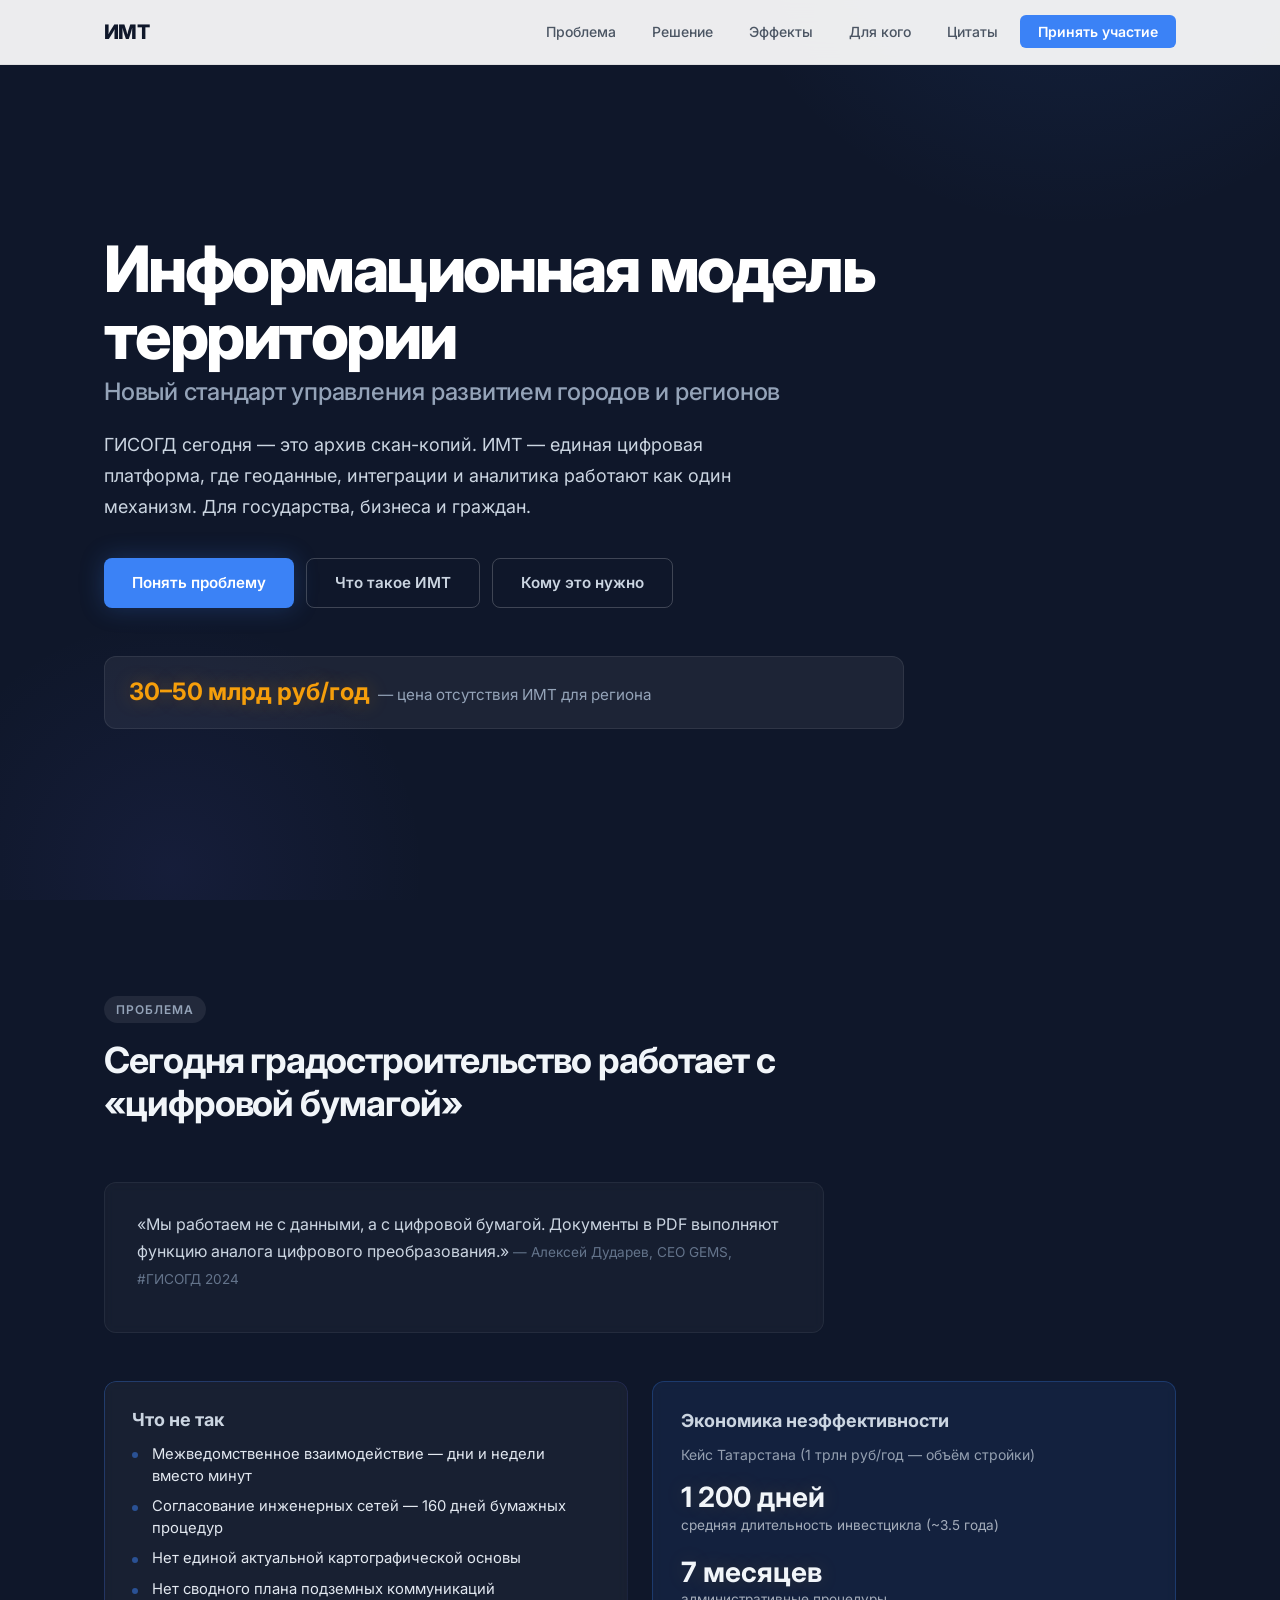
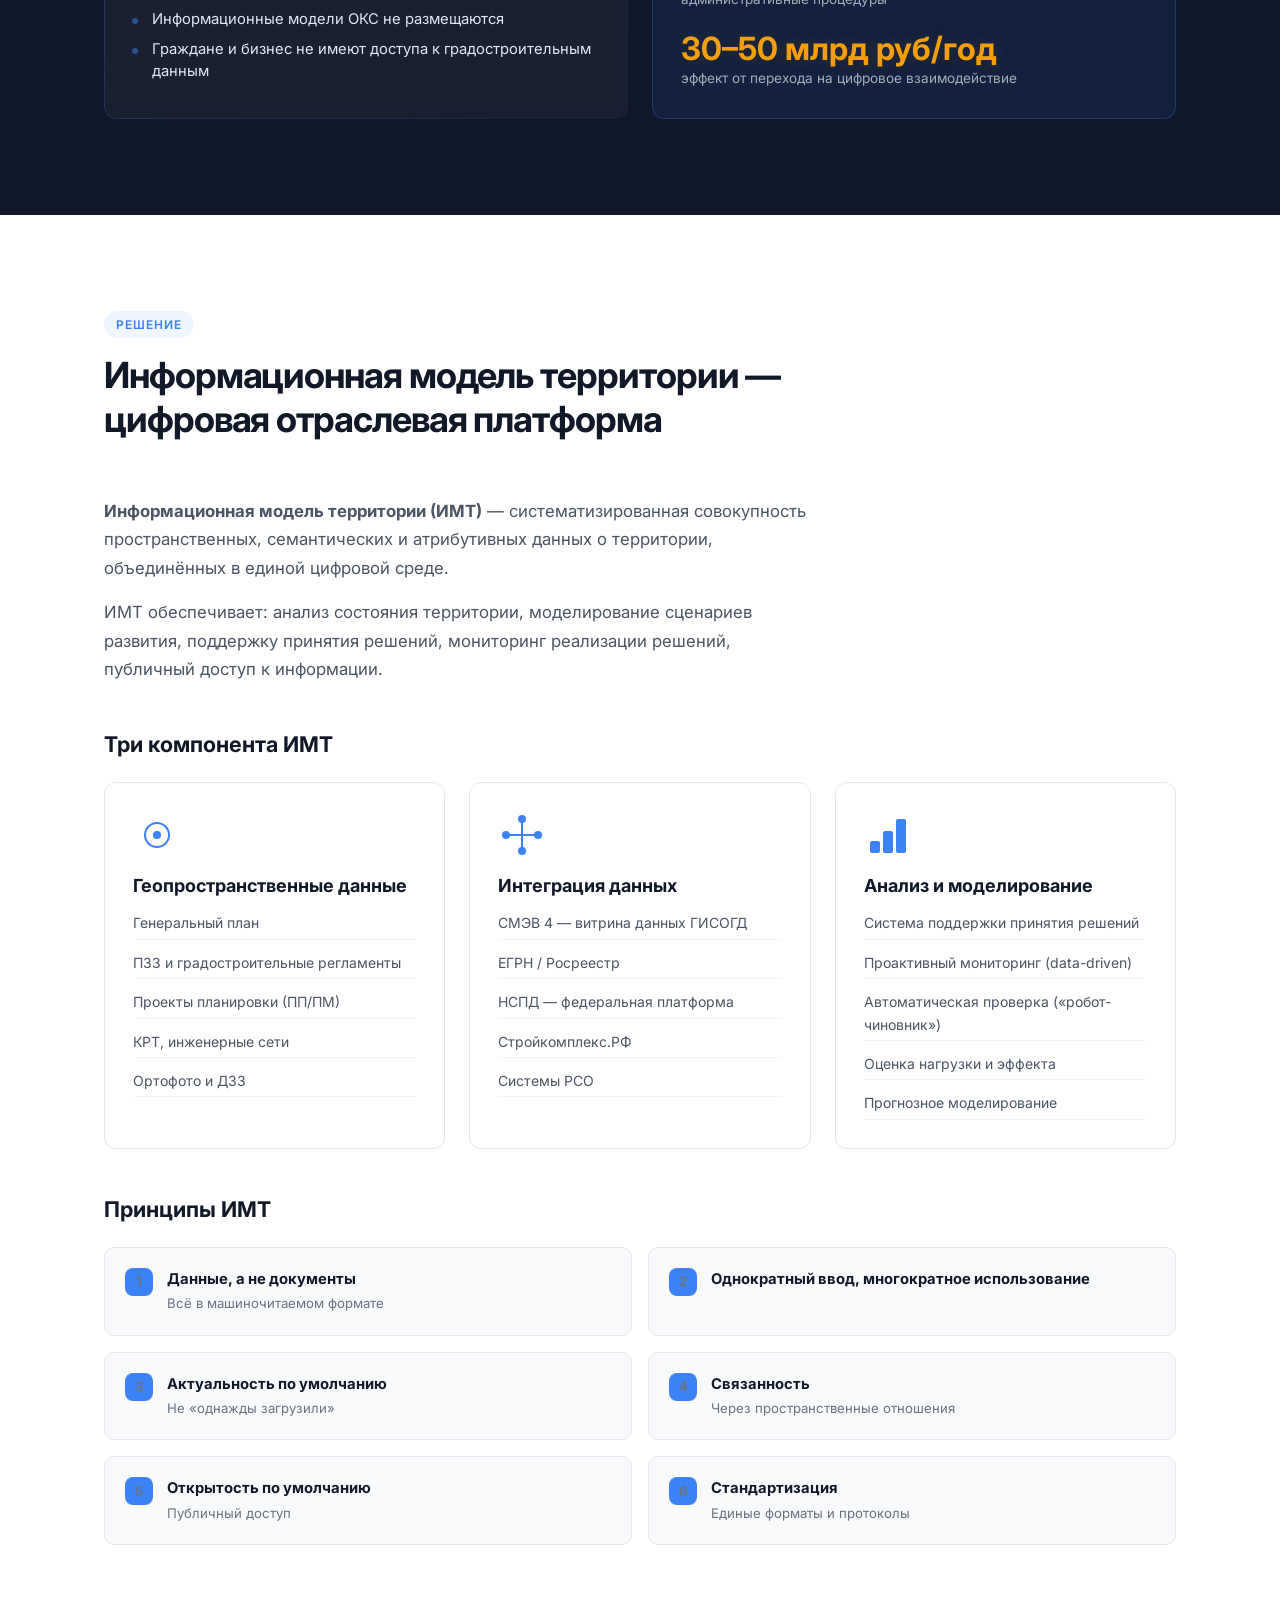
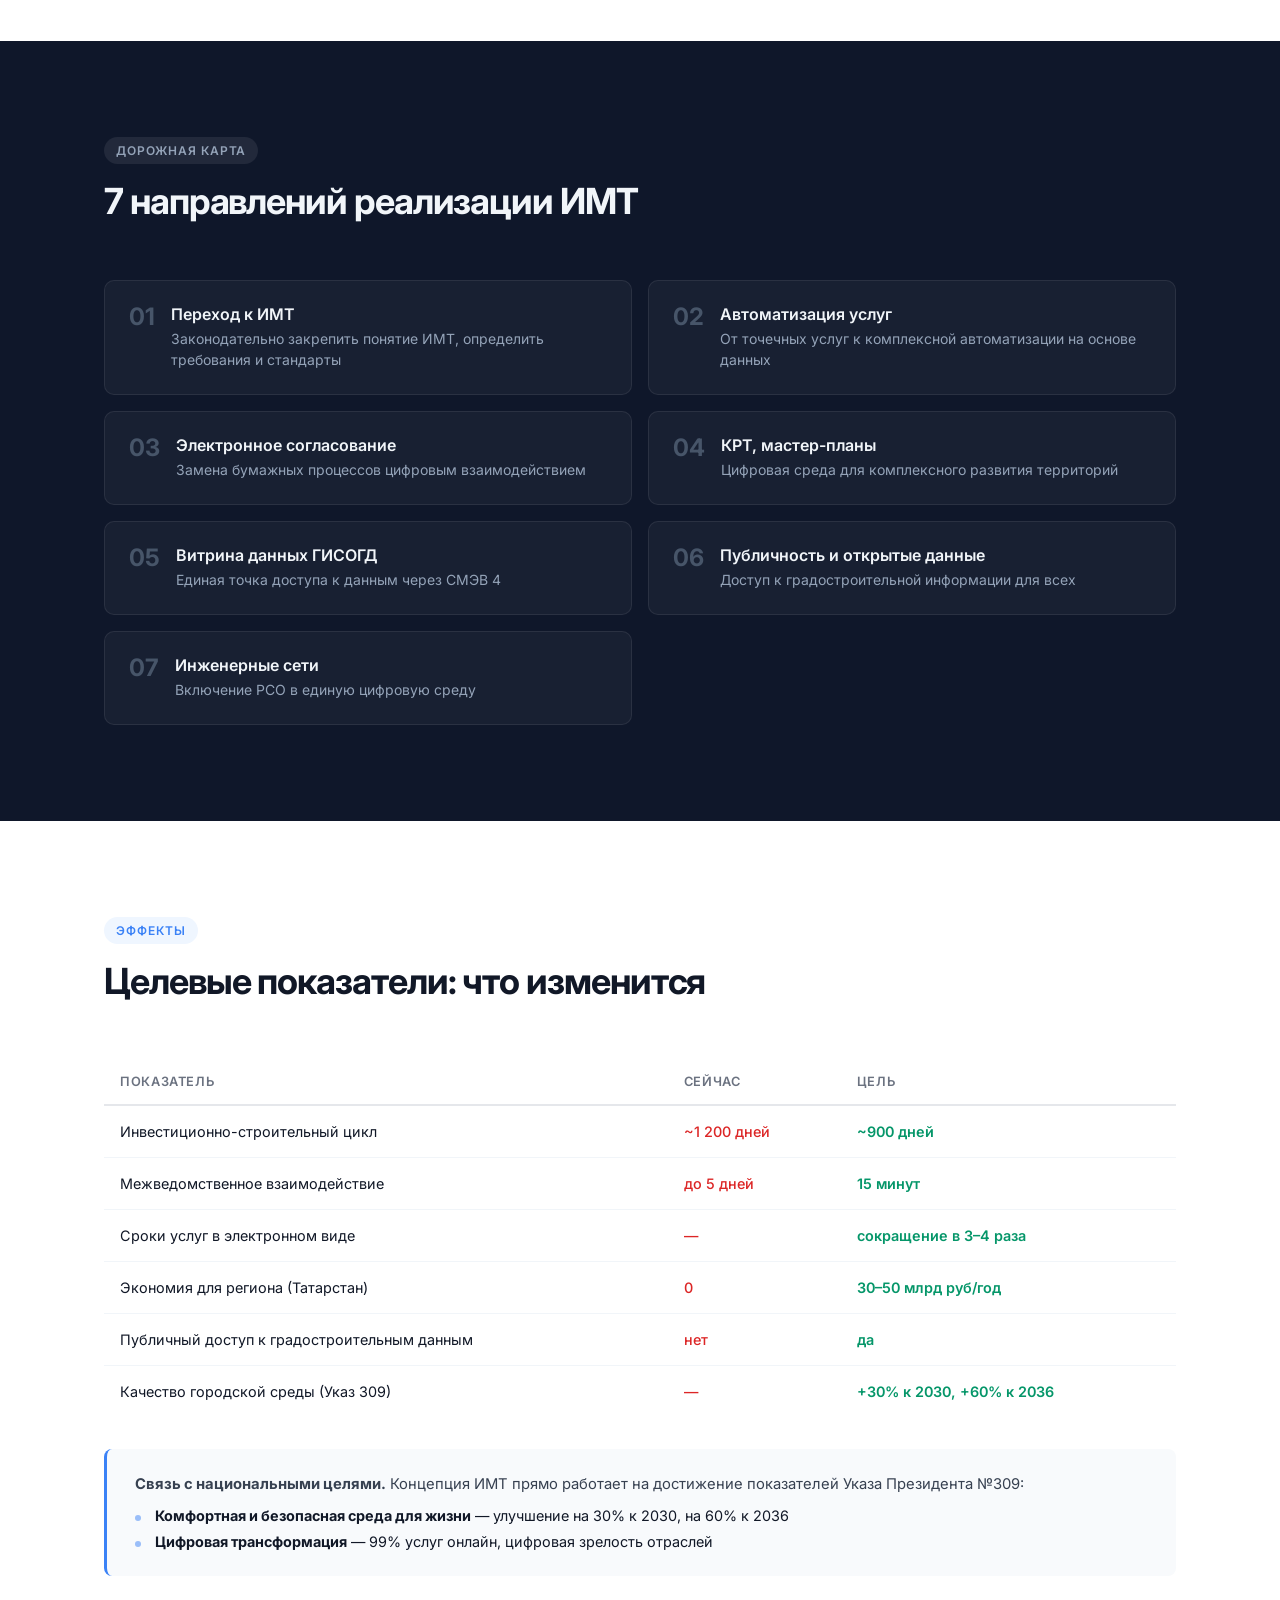
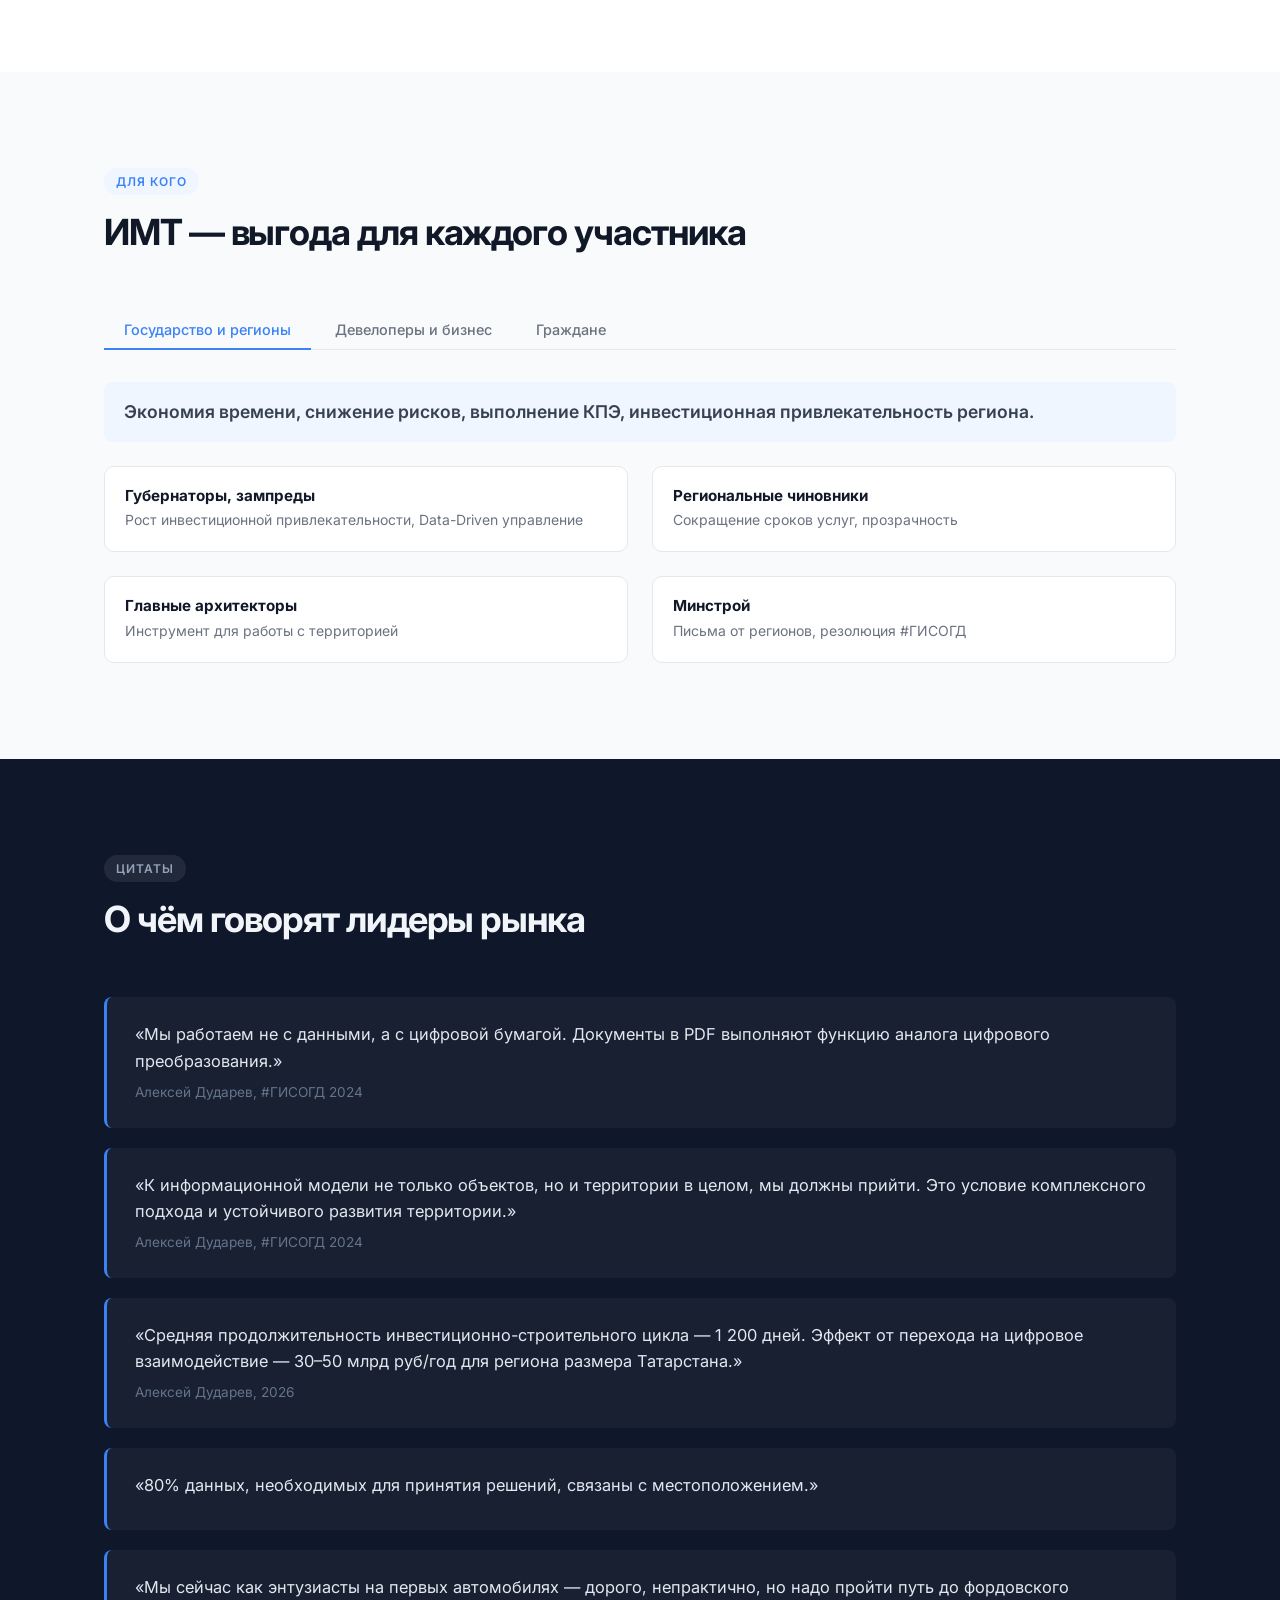
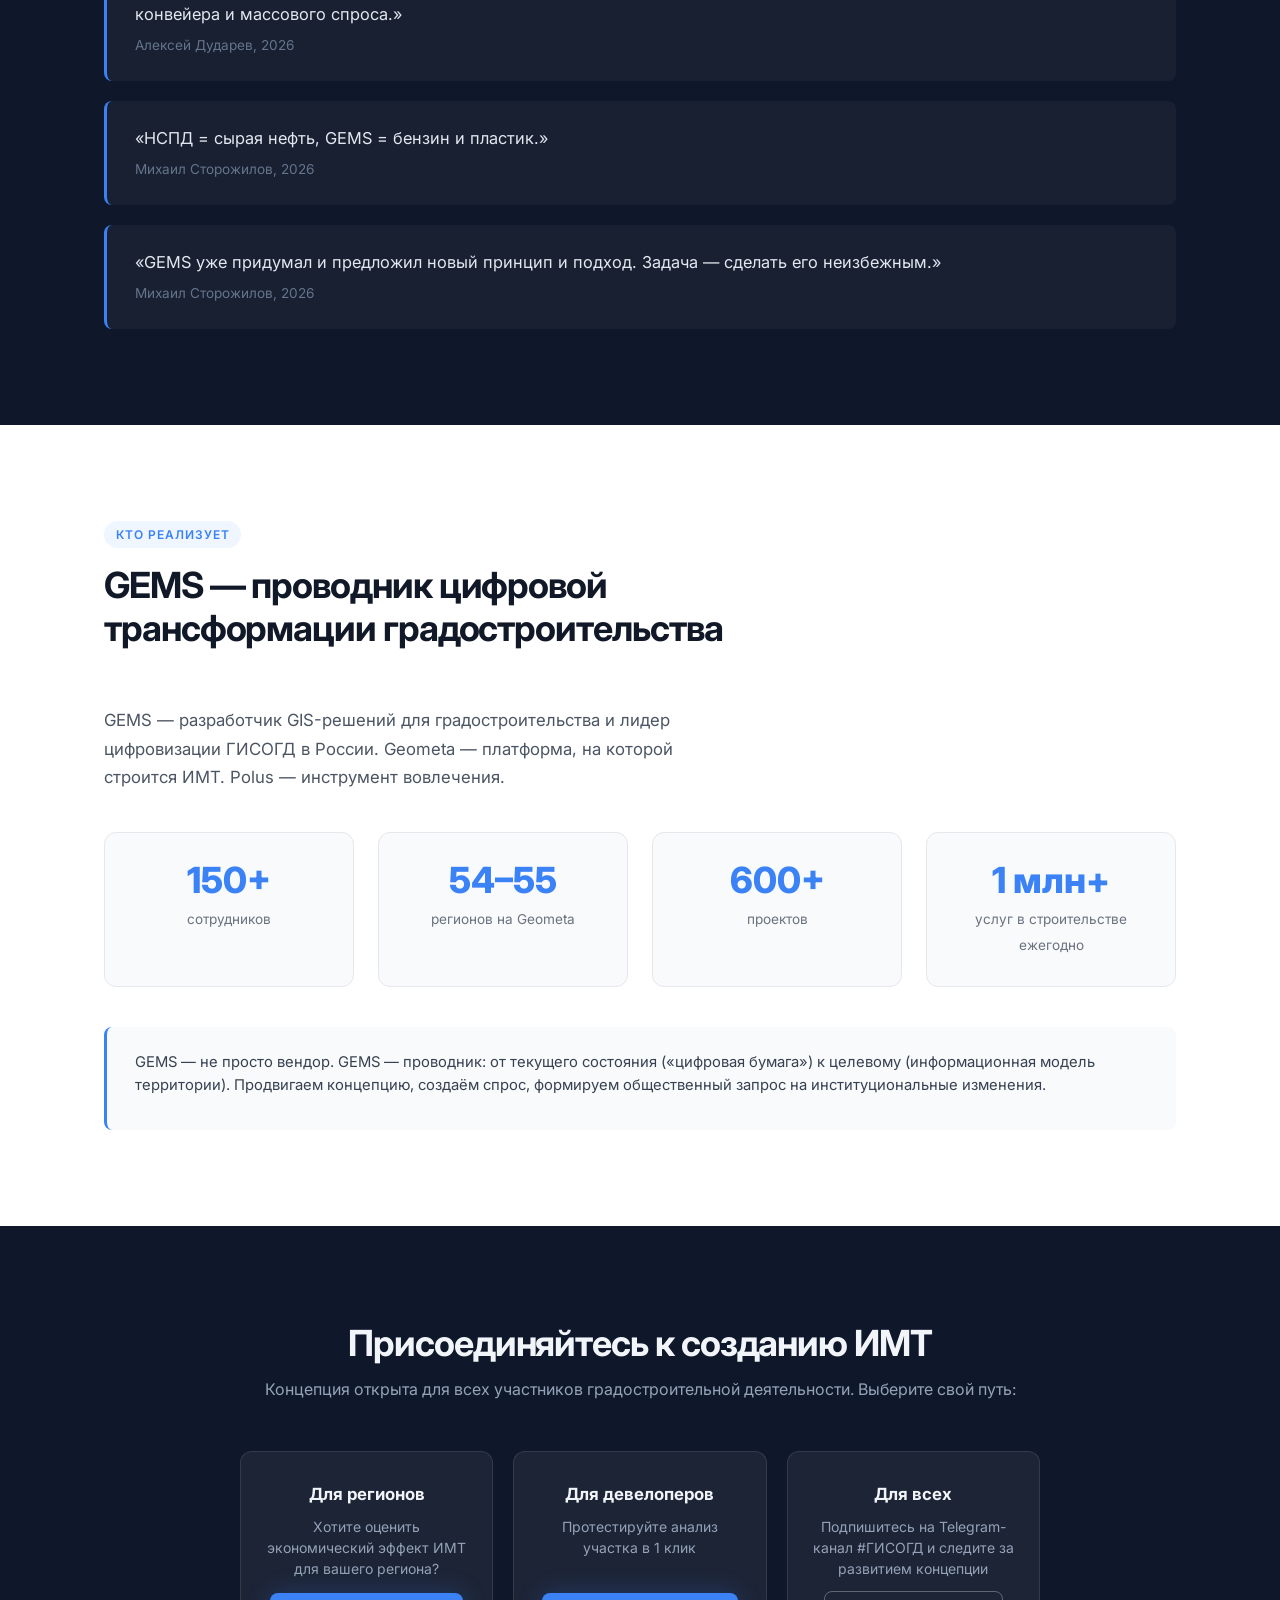
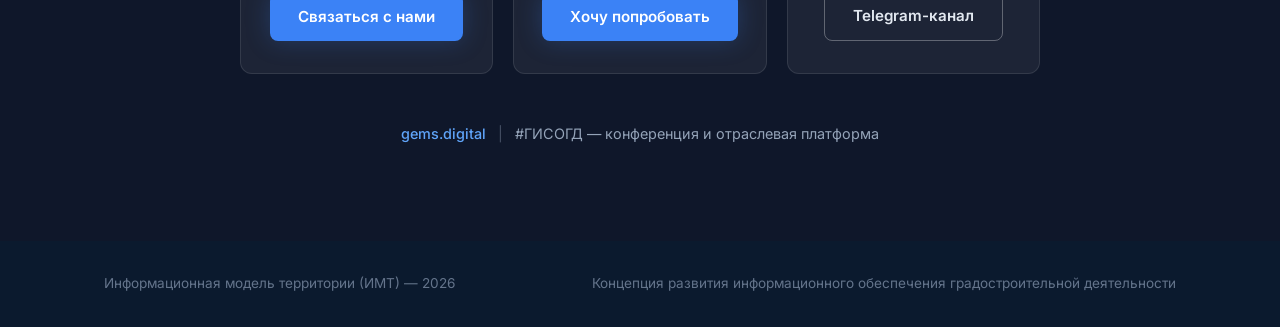
==== commit 665b3759: "Revert "Add SVG illustrations, media placeholders, and responsive layout for all sections" This reve" ====
--- a/index.html
+++ b/index.html
@@ -32,8 +32,8 @@
 
     <!-- ========== 1. HERO ========== -->
     <section class="hero" id="hero">
-        <div class="container" style="display: grid; grid-template-columns: 1fr 1fr; gap: 40px; align-items: center;">
-            <div class="hero__content" style="padding: 80px 0;">
+        <div class="container">
+            <div class="hero__content">
                 <h1 class="hero__title">
                     <span class="hero__supertitle">Информационная модель территории</span>
                     <span class="hero__subtitle">Новый стандарт управления развитием городов и регионов</span>
@@ -51,9 +51,6 @@
                     <span class="hero__stat-label">— цена отсутствия ИМТ для региона</span>
                 </div>
             </div>
-            <div class="illustration illustration--hero">
-                <object data="assets/img/hero-illustration.svg" type="image/svg+xml" aria-label="Абстрактная карта цифровой территории"></object>
-            </div>
         </div>
     </section>
 
@@ -65,50 +62,43 @@
                 <h2>Сегодня градостроительство работает с «цифровой бумагой»</h2>
             </div>
 
-            <div class="grid--illustration">
-                <div>
-                    <div class="problem__quote">
-                        <blockquote>
-                            «Мы работаем не с данными, а с цифровой бумагой. Документы в PDF выполняют функцию аналога цифрового преобразования.»
-                            <cite>— Алексей Дударев, CEO GEMS, #ГИСОГД 2024</cite>
-                        </blockquote>
-                    </div>
-
-                    <div class="grid grid--2">
-                        <div class="card card--gradient-border">
-                            <h3 class="card__title">Что не так</h3>
-                            <ul class="list list--bullet">
-                                <li>Межведомственное взаимодействие — дни и недели вместо минут</li>
-                                <li>Согласование инженерных сетей — 160 дней бумажных процедур</li>
-                                <li>Нет единой актуальной картографической основы</li>
-                                <li>Нет сводного плана подземных коммуникаций</li>
-                                <li>Информационные модели ОКС не размещаются</li>
-                                <li>Граждане и бизнес не имеют доступа к градостроительным данным</li>
-                            </ul>
-                        </div>
-
-                        <div class="card card--highlight">
-                            <h3 class="card__title">Экономика неэффективности</h3>
-                            <p class="card__subtitle">Кейс Татарстана (1 трлн руб/год — объём стройки)</p>
-                            <dl class="stats-list">
-                                <div class="stats-list__item">
-                                    <dt class="stats-list__value">1 200 дней</dt>
-                                    <dd class="stats-list__label">средняя длительность инвестцикла (~3.5 года)</dd>
-                                </div>
-                                <div class="stats-list__item">
-                                    <dt class="stats-list__value">7 месяцев</dt>
-                                    <dd class="stats-list__label">административные процедуры</dd>
-                                </div>
-                                <div class="stats-list__item stats-list__item--accent">
-                                    <dt class="stats-list__value">30–50 млрд руб/год</dt>
-                                    <dd class="stats-list__label">эффект от перехода на цифровое взаимодействие</dd>
-                                </div>
-                            </dl>
-                        </div>
-                    </div>
-                </div>
-                <div class="illustration illustration--compact">
-                    <object data="assets/img/problem-illustration.svg" type="image/svg+xml" aria-label="Сравнение: PDF-документы против связанных данных"></object>
+            <div class="problem__quote">
+                <blockquote>
+                    «Мы работаем не с данными, а с цифровой бумагой. Документы в PDF выполняют функцию аналога цифрового преобразования.»
+                    <cite>— Алексей Дударев, CEO GEMS, #ГИСОГД 2024</cite>
+                </blockquote>
+            </div>
+
+            <div class="grid grid--2">
+                <div class="card card--gradient-border">
+                    <h3 class="card__title">Что не так</h3>
+                    <ul class="list list--bullet">
+                        <li>Межведомственное взаимодействие — дни и недели вместо минут</li>
+                        <li>Согласование инженерных сетей — 160 дней бумажных процедур</li>
+                        <li>Нет единой актуальной картографической основы</li>
+                        <li>Нет сводного плана подземных коммуникаций</li>
+                        <li>Информационные модели ОКС не размещаются</li>
+                        <li>Граждане и бизнес не имеют доступа к градостроительным данным</li>
+                    </ul>
+                </div>
+
+                <div class="card card--highlight">
+                    <h3 class="card__title">Экономика неэффективности</h3>
+                    <p class="card__subtitle">Кейс Татарстана (1 трлн руб/год — объём стройки)</p>
+                    <dl class="stats-list">
+                        <div class="stats-list__item">
+                            <dt class="stats-list__value">1 200 дней</dt>
+                            <dd class="stats-list__label">средняя длительность инвестцикла (~3.5 года)</dd>
+                        </div>
+                        <div class="stats-list__item">
+                            <dt class="stats-list__value">7 месяцев</dt>
+                            <dd class="stats-list__label">административные процедуры</dd>
+                        </div>
+                        <div class="stats-list__item stats-list__item--accent">
+                            <dt class="stats-list__value">30–50 млрд руб/год</dt>
+                            <dd class="stats-list__label">эффект от перехода на цифровое взаимодействие</dd>
+                        </div>
+                    </dl>
                 </div>
             </div>
         </div>
@@ -125,10 +115,6 @@
             <div class="solution__definition">
                 <p><strong>Информационная модель территории (ИМТ)</strong> — систематизированная совокупность пространственных, семантических и атрибутивных данных о территории, объединённых в единой цифровой среде.</p>
                 <p>ИМТ обеспечивает: анализ состояния территории, моделирование сценариев развития, поддержку принятия решений, мониторинг реализации решений, публичный доступ к информации.</p>
-            </div>
-
-            <div class="illustration" style="margin: 32px 0 16px;">
-                <object data="assets/img/solution-illustration.svg" type="image/svg+xml" aria-label="Архитектура платформы ИМТ: Геоданные — Интеграции — Аналитика"></object>
             </div>
 
             <h3 class="section__subtitle">Три компонента ИМТ</h3>
@@ -177,17 +163,6 @@
                 </div>
             </div>
 
-            <!-- Media placeholder: screenshot -->
-            <div class="media-placeholder media-placeholder--screenshot" style="margin: 32px 0 16px;">
-                <div class="media-placeholder__content">
-                    <div class="media-placeholder__icon">
-                        <svg width="24" height="24" viewBox="0 0 24 24" fill="none" stroke="currentColor" stroke-width="2"><rect x="2" y="3" width="20" height="14" rx="2"/><line x1="8" y1="21" x2="16" y2="21"/><line x1="12" y1="17" x2="12" y2="21"/></svg>
-                    </div>
-                    <div class="media-placeholder__label">Интерфейс Geometa — карта территории</div>
-                    <div class="media-placeholder__hint">Здесь будет скриншот карты с наложением слоёв: генплан, ПЗЗ, инженерные сети, КРТ</div>
-                </div>
-            </div>
-
             <div class="principles">
                 <h3 class="section__subtitle">Принципы ИМТ</h3>
                 <div class="principles__grid">
@@ -244,10 +219,6 @@
                 <span class="section__label">Дорожная карта</span>
                 <h2>7 направлений реализации ИМТ</h2>
             </div>
-
-            <div class="illustration" style="margin-bottom: 32px;">
-                <object data="assets/img/directions-illustration.svg" type="image/svg+xml" aria-label="Таймлайн 7 направлений ИМТ"></object>
-            </div>
             <div class="directions">
                 <div class="direction">
                     <span class="direction__num">01</span>
@@ -310,63 +281,56 @@
                 <h2>Целевые показатели: что изменится</h2>
             </div>
 
-            <div class="grid--illustration">
-                <div>
-                    <div class="roadmap__table-wrapper">
-                        <table class="table">
-                            <thead>
-                                <tr>
-                                    <th>Показатель</th>
-                                    <th>Сейчас</th>
-                                    <th>Цель</th>
-                                </tr>
-                            </thead>
-                            <tbody>
-                                <tr>
-                                    <td>Инвестиционно-строительный цикл</td>
-                                    <td class="table__bad">~1 200 дней</td>
-                                    <td class="table__good">~900 дней</td>
-                                </tr>
-                                <tr>
-                                    <td>Межведомственное взаимодействие</td>
-                                    <td class="table__bad">до 5 дней</td>
-                                    <td class="table__good">15 минут</td>
-                                </tr>
-                                <tr>
-                                    <td>Сроки услуг в электронном виде</td>
-                                    <td class="table__bad">—</td>
-                                    <td class="table__good">сокращение в 3–4 раза</td>
-                                </tr>
-                                <tr>
-                                    <td>Экономия для региона (Татарстан)</td>
-                                    <td class="table__bad">0</td>
-                                    <td class="table__good">30–50 млрд руб/год</td>
-                                </tr>
-                                <tr>
-                                    <td>Публичный доступ к градостроительным данным</td>
-                                    <td class="table__bad">нет</td>
-                                    <td class="table__good">да</td>
-                                </tr>
-                                <tr>
-                                    <td>Качество городской среды (Указ 309)</td>
-                                    <td class="table__bad">—</td>
-                                    <td class="table__good">+30% к 2030, +60% к 2036</td>
-                                </tr>
-                            </tbody>
-                        </table>
-                    </div>
-
-                    <div class="callout">
-                        <p><strong>Связь с национальными целями.</strong> Концепция ИМТ прямо работает на достижение показателей Указа Президента №309:</p>
-                        <ul class="list list--bullet">
-                            <li><strong>Комфортная и безопасная среда для жизни</strong> — улучшение на 30% к 2030, на 60% к 2036</li>
-                            <li><strong>Цифровая трансформация</strong> — 99% услуг онлайн, цифровая зрелость отраслей</li>
-                        </ul>
-                    </div>
-                </div>
-                <div class="illustration illustration--compact">
-                    <object data="assets/img/effects-illustration.svg" type="image/svg+xml" aria-label="Сравнение показателей: Сейчас vs Цель"></object>
-                </div>
+            <div class="roadmap__table-wrapper">
+                <table class="table">
+                    <thead>
+                        <tr>
+                            <th>Показатель</th>
+                            <th>Сейчас</th>
+                            <th>Цель</th>
+                        </tr>
+                    </thead>
+                    <tbody>
+                        <tr>
+                            <td>Инвестиционно-строительный цикл</td>
+                            <td class="table__bad">~1 200 дней</td>
+                            <td class="table__good">~900 дней</td>
+                        </tr>
+                        <tr>
+                            <td>Межведомственное взаимодействие</td>
+                            <td class="table__bad">до 5 дней</td>
+                            <td class="table__good">15 минут</td>
+                        </tr>
+                        <tr>
+                            <td>Сроки услуг в электронном виде</td>
+                            <td class="table__bad">—</td>
+                            <td class="table__good">сокращение в 3–4 раза</td>
+                        </tr>
+                        <tr>
+                            <td>Экономия для региона (Татарстан)</td>
+                            <td class="table__bad">0</td>
+                            <td class="table__good">30–50 млрд руб/год</td>
+                        </tr>
+                        <tr>
+                            <td>Публичный доступ к градостроительным данным</td>
+                            <td class="table__bad">нет</td>
+                            <td class="table__good">да</td>
+                        </tr>
+                        <tr>
+                            <td>Качество городской среды (Указ 309)</td>
+                            <td class="table__bad">—</td>
+                            <td class="table__good">+30% к 2030, +60% к 2036</td>
+                        </tr>
+                    </tbody>
+                </table>
+            </div>
+
+            <div class="callout">
+                <p><strong>Связь с национальными целями.</strong> Концепция ИМТ прямо работает на достижение показателей Указа Президента №309:</p>
+                <ul class="list list--bullet">
+                    <li><strong>Комфортная и безопасная среда для жизни</strong> — улучшение на 30% к 2030, на 60% к 2036</li>
+                    <li><strong>Цифровая трансформация</strong> — 99% услуг онлайн, цифровая зрелость отраслей</li>
+                </ul>
             </div>
         </div>
     </section>
@@ -379,86 +343,79 @@
                 <h2>ИМТ — выгода для каждого участника</h2>
             </div>
 
-            <div class="grid--illustration">
-                <div>
-                    <div class="tabs" id="audienceTabs">
-                        <div class="tabs__nav">
-                            <button class="tabs__btn active" data-tab="b2g">Государство и регионы</button>
-                            <button class="tabs__btn" data-tab="b2b">Девелоперы и бизнес</button>
-                            <button class="tabs__btn" data-tab="b2c">Граждане</button>
-                        </div>
-
-                        <div class="tabs__content active" id="tab-b2g">
-                            <div class="audience-block">
-                                <p class="audience-block__message">Экономия времени, снижение рисков, выполнение КПЭ, инвестиционная привлекательность региона.</p>
-                                <div class="grid grid--2">
-                                    <div class="audience-card">
-                                        <h4>Губернаторы, зампреды</h4>
-                                        <p>Рост инвестиционной привлекательности, Data-Driven управление</p>
-                                    </div>
-                                    <div class="audience-card">
-                                        <h4>Региональные чиновники</h4>
-                                        <p>Сокращение сроков услуг, прозрачность</p>
-                                    </div>
-                                    <div class="audience-card">
-                                        <h4>Главные архитекторы</h4>
-                                        <p>Инструмент для работы с территорией</p>
-                                    </div>
-                                    <div class="audience-card">
-                                        <h4>Минстрой</h4>
-                                        <p>Письма от регионов, резолюция #ГИСОГД</p>
-                                    </div>
-                                </div>
-                            </div>
-                        </div>
-
-                        <div class="tabs__content" id="tab-b2b">
-                            <div class="audience-block">
-                                <p class="audience-block__message">Ускорение проектов, прозрачность, снижение издержек.</p>
-                                <div class="grid grid--2">
-                                    <div class="audience-card">
-                                        <h4>Девелоперы</h4>
-                                        <p>Анализ участка в 1 клик, сокращение согласований</p>
-                                    </div>
-                                    <div class="audience-card">
-                                        <h4>Проектировщики</h4>
-                                        <p>Актуальные данные, единые стандарты</p>
-                                    </div>
-                                    <div class="audience-card">
-                                        <h4>РСО</h4>
-                                        <p>Электронное взаимодействие, прозрачность</p>
-                                    </div>
-                                </div>
-                            </div>
-                        </div>
-
-                        <div class="tabs__content" id="tab-b2c">
-                            <div class="audience-block">
-                                <p class="audience-block__message">Доступ к данным о своей территории — контроль, участие, возможности.</p>
-                                <div class="grid grid--2">
-                                    <div class="audience-card">
-                                        <h4>Граждане</h4>
-                                        <p>«Узнай, что можно строить на участке»</p>
-                                    </div>
-                                    <div class="audience-card">
-                                        <h4>Риэлторы</h4>
-                                        <p>Инструмент оценки территории, white label</p>
-                                    </div>
-                                    <div class="audience-card">
-                                        <h4>Малый бизнес</h4>
-                                        <p>Анализ локаций («Где открыть кофейню»)</p>
-                                    </div>
-                                    <div class="audience-card">
-                                        <h4>Журналисты, урбан-каналы</h4>
-                                        <p>Данные для расследований</p>
-                                    </div>
-                                </div>
-                            </div>
-                        </div>
-                    </div>
-                </div>
-                <div class="illustration illustration--compact">
-                    <object data="assets/img/audience-illustration.svg" type="image/svg+xml" aria-label="Три группы аудитории ИМТ"></object>
+            <div class="tabs" id="audienceTabs">
+                <div class="tabs__nav">
+                    <button class="tabs__btn active" data-tab="b2g">Государство и регионы</button>
+                    <button class="tabs__btn" data-tab="b2b">Девелоперы и бизнес</button>
+                    <button class="tabs__btn" data-tab="b2c">Граждане</button>
+                </div>
+
+                <div class="tabs__content active" id="tab-b2g">
+                    <div class="audience-block">
+                        <p class="audience-block__message">Экономия времени, снижение рисков, выполнение КПЭ, инвестиционная привлекательность региона.</p>
+                        <div class="grid grid--2">
+                            <div class="audience-card">
+                                <h4>Губернаторы, зампреды</h4>
+                                <p>Рост инвестиционной привлекательности, Data-Driven управление</p>
+                            </div>
+                            <div class="audience-card">
+                                <h4>Региональные чиновники</h4>
+                                <p>Сокращение сроков услуг, прозрачность</p>
+                            </div>
+                            <div class="audience-card">
+                                <h4>Главные архитекторы</h4>
+                                <p>Инструмент для работы с территорией</p>
+                            </div>
+                            <div class="audience-card">
+                                <h4>Минстрой</h4>
+                                <p>Письма от регионов, резолюция #ГИСОГД</p>
+                            </div>
+                        </div>
+                    </div>
+                </div>
+
+                <div class="tabs__content" id="tab-b2b">
+                    <div class="audience-block">
+                        <p class="audience-block__message">Ускорение проектов, прозрачность, снижение издержек.</p>
+                        <div class="grid grid--2">
+                            <div class="audience-card">
+                                <h4>Девелоперы</h4>
+                                <p>Анализ участка в 1 клик, сокращение согласований</p>
+                            </div>
+                            <div class="audience-card">
+                                <h4>Проектировщики</h4>
+                                <p>Актуальные данные, единые стандарты</p>
+                            </div>
+                            <div class="audience-card">
+                                <h4>РСО</h4>
+                                <p>Электронное взаимодействие, прозрачность</p>
+                            </div>
+                        </div>
+                    </div>
+                </div>
+
+                <div class="tabs__content" id="tab-b2c">
+                    <div class="audience-block">
+                        <p class="audience-block__message">Доступ к данным о своей территории — контроль, участие, возможности.</p>
+                        <div class="grid grid--2">
+                            <div class="audience-card">
+                                <h4>Граждане</h4>
+                                <p>«Узнай, что можно строить на участке»</p>
+                            </div>
+                            <div class="audience-card">
+                                <h4>Риэлторы</h4>
+                                <p>Инструмент оценки территории, white label</p>
+                            </div>
+                            <div class="audience-card">
+                                <h4>Малый бизнес</h4>
+                                <p>Анализ локаций («Где открыть кофейню»)</p>
+                            </div>
+                            <div class="audience-card">
+                                <h4>Журналисты, урбан-каналы</h4>
+                                <p>Данные для расследований</p>
+                            </div>
+                        </div>
+                    </div>
                 </div>
             </div>
         </div>
@@ -526,49 +483,31 @@
                 <h2>GEMS — проводник цифровой трансформации градостроительства</h2>
             </div>
 
-            <div class="grid--illustration">
-                <div>
-                    <div class="gems__intro">
-                        <p>GEMS — разработчик GIS-решений для градостроительства и лидер цифровизации ГИСОГД в России. Geometa — платформа, на которой строится ИМТ. Polus — инструмент вовлечения.</p>
-                    </div>
-
-                    <div class="gems__stats">
-                        <div class="gems__stat">
-                            <span class="gems__stat-number">150+</span>
-                            <span class="gems__stat-label">сотрудников</span>
-                        </div>
-                        <div class="gems__stat">
-                            <span class="gems__stat-number">54–55</span>
-                            <span class="gems__stat-label">регионов на Geometa</span>
-                        </div>
-                        <div class="gems__stat">
-                            <span class="gems__stat-number">600+</span>
-                            <span class="gems__stat-label">проектов</span>
-                        </div>
-                        <div class="gems__stat">
-                            <span class="gems__stat-number">1 млн+</span>
-                            <span class="gems__stat-label">услуг в строительстве ежегодно</span>
-                        </div>
-                    </div>
-
-                    <div class="callout">
-                        <p>GEMS — не просто вендор. GEMS — проводник: от текущего состояния («цифровая бумага») к целевому (информационная модель территории). Продвигаем концепцию, создаём спрос, формируем общественный запрос на институциональные изменения.</p>
-                    </div>
-                </div>
-                <div class="illustration illustration--compact">
-                    <object data="assets/img/gems-illustration.svg" type="image/svg+xml" aria-label="Дашборд показателей GEMS"></object>
-                </div>
-            </div>
-
-            <!-- Media placeholder: demo video -->
-            <div class="media-placeholder media-placeholder--video">
-                <div class="media-placeholder__content">
-                    <div class="media-placeholder__icon">
-                        <svg width="24" height="24" viewBox="0 0 24 24" fill="none" stroke="currentColor" stroke-width="2"><polygon points="5 3 19 12 5 21 5 3"/></svg>
-                    </div>
-                    <div class="media-placeholder__label">Демонстрация платформы ИМТ</div>
-                    <div class="media-placeholder__hint">Здесь будет видео с интерфейсом системы — карта, слои, аналитика</div>
-                </div>
+            <div class="gems__intro">
+                <p>GEMS — разработчик GIS-решений для градостроительства и лидер цифровизации ГИСОГД в России. Geometa — платформа, на которой строится ИМТ. Polus — инструмент вовлечения.</p>
+            </div>
+
+            <div class="gems__stats">
+                <div class="gems__stat">
+                    <span class="gems__stat-number">150+</span>
+                    <span class="gems__stat-label">сотрудников</span>
+                </div>
+                <div class="gems__stat">
+                    <span class="gems__stat-number">54–55</span>
+                    <span class="gems__stat-label">регионов на Geometa</span>
+                </div>
+                <div class="gems__stat">
+                    <span class="gems__stat-number">600+</span>
+                    <span class="gems__stat-label">проектов</span>
+                </div>
+                <div class="gems__stat">
+                    <span class="gems__stat-number">1 млн+</span>
+                    <span class="gems__stat-label">услуг в строительстве ежегодно</span>
+                </div>
+            </div>
+
+            <div class="callout">
+                <p>GEMS — не просто вендор. GEMS — проводник: от текущего состояния («цифровая бумага») к целевому (информационная модель территории). Продвигаем концепцию, создаём спрос, формируем общественный запрос на институциональные изменения.</p>
             </div>
         </div>
     </section>
--- a/assets/css/style.css
+++ b/assets/css/style.css
@@ -980,110 +980,6 @@
     transform: translateY(0) scale(1);
 }
 
-/* --- Illustrations --- */
-.illustration {
-    display: flex;
-    align-items: center;
-    justify-content: center;
-    width: 100%;
-}
-
-.illustration svg {
-    width: 100%;
-    height: auto;
-    max-width: 560px;
-}
-
-.illustration--hero {
-    position: relative;
-    z-index: 1;
-}
-
-.illustration--hero svg {
-    max-width: 500px;
-}
-
-.illustration--compact svg {
-    max-width: 420px;
-}
-
-@media (max-width: 1024px) {
-    .illustration svg {
-        max-width: 100%;
-    }
-}
-
-/* --- Media Placeholders --- */
-.media-placeholder {
-    position: relative;
-    width: 100%;
-    border-radius: 12px;
-    overflow: hidden;
-    background: linear-gradient(135deg, rgba(59,130,246,0.06), rgba(99,102,241,0.04));
-    border: 1px solid rgba(255,255,255,0.08);
-    display: flex;
-    align-items: center;
-    justify-content: center;
-    padding: 48px 24px;
-    min-height: 280px;
-}
-
-.media-placeholder__content {
-    text-align: center;
-}
-
-.media-placeholder__icon {
-    width: 48px;
-    height: 48px;
-    margin: 0 auto 16px;
-    opacity: 0.3;
-    border-radius: 12px;
-    border: 1px solid rgba(255,255,255,0.1);
-    display: flex;
-    align-items: center;
-    justify-content: center;
-    font-size: 20px;
-    color: #94A3B8;
-}
-
-.media-placeholder__label {
-    font-size: 0.85rem;
-    color: #475569;
-    font-weight: 500;
-    margin-bottom: 6px;
-}
-
-.media-placeholder__hint {
-    font-size: 0.75rem;
-    color: #334155;
-    opacity: 0.6;
-}
-
-.media-placeholder--video .media-placeholder__icon {
-    background: rgba(59,130,246,0.08);
-    border-color: rgba(59,130,246,0.15);
-}
-
-.media-placeholder--screenshot .media-placeholder__icon {
-    background: rgba(99,102,241,0.08);
-    border-color: rgba(99,102,241,0.15);
-}
-
-/* Section with illustration+text layout */
-.grid--illustration {
-    display: grid;
-    grid-template-columns: 1fr 1fr;
-    gap: 48px;
-    align-items: center;
-}
-
-@media (max-width: 768px) {
-    .grid--illustration {
-        grid-template-columns: 1fr;
-        gap: 32px;
-    }
-}
-
 /* ================================================================
    RESPONSIVE
    ================================================================ */
